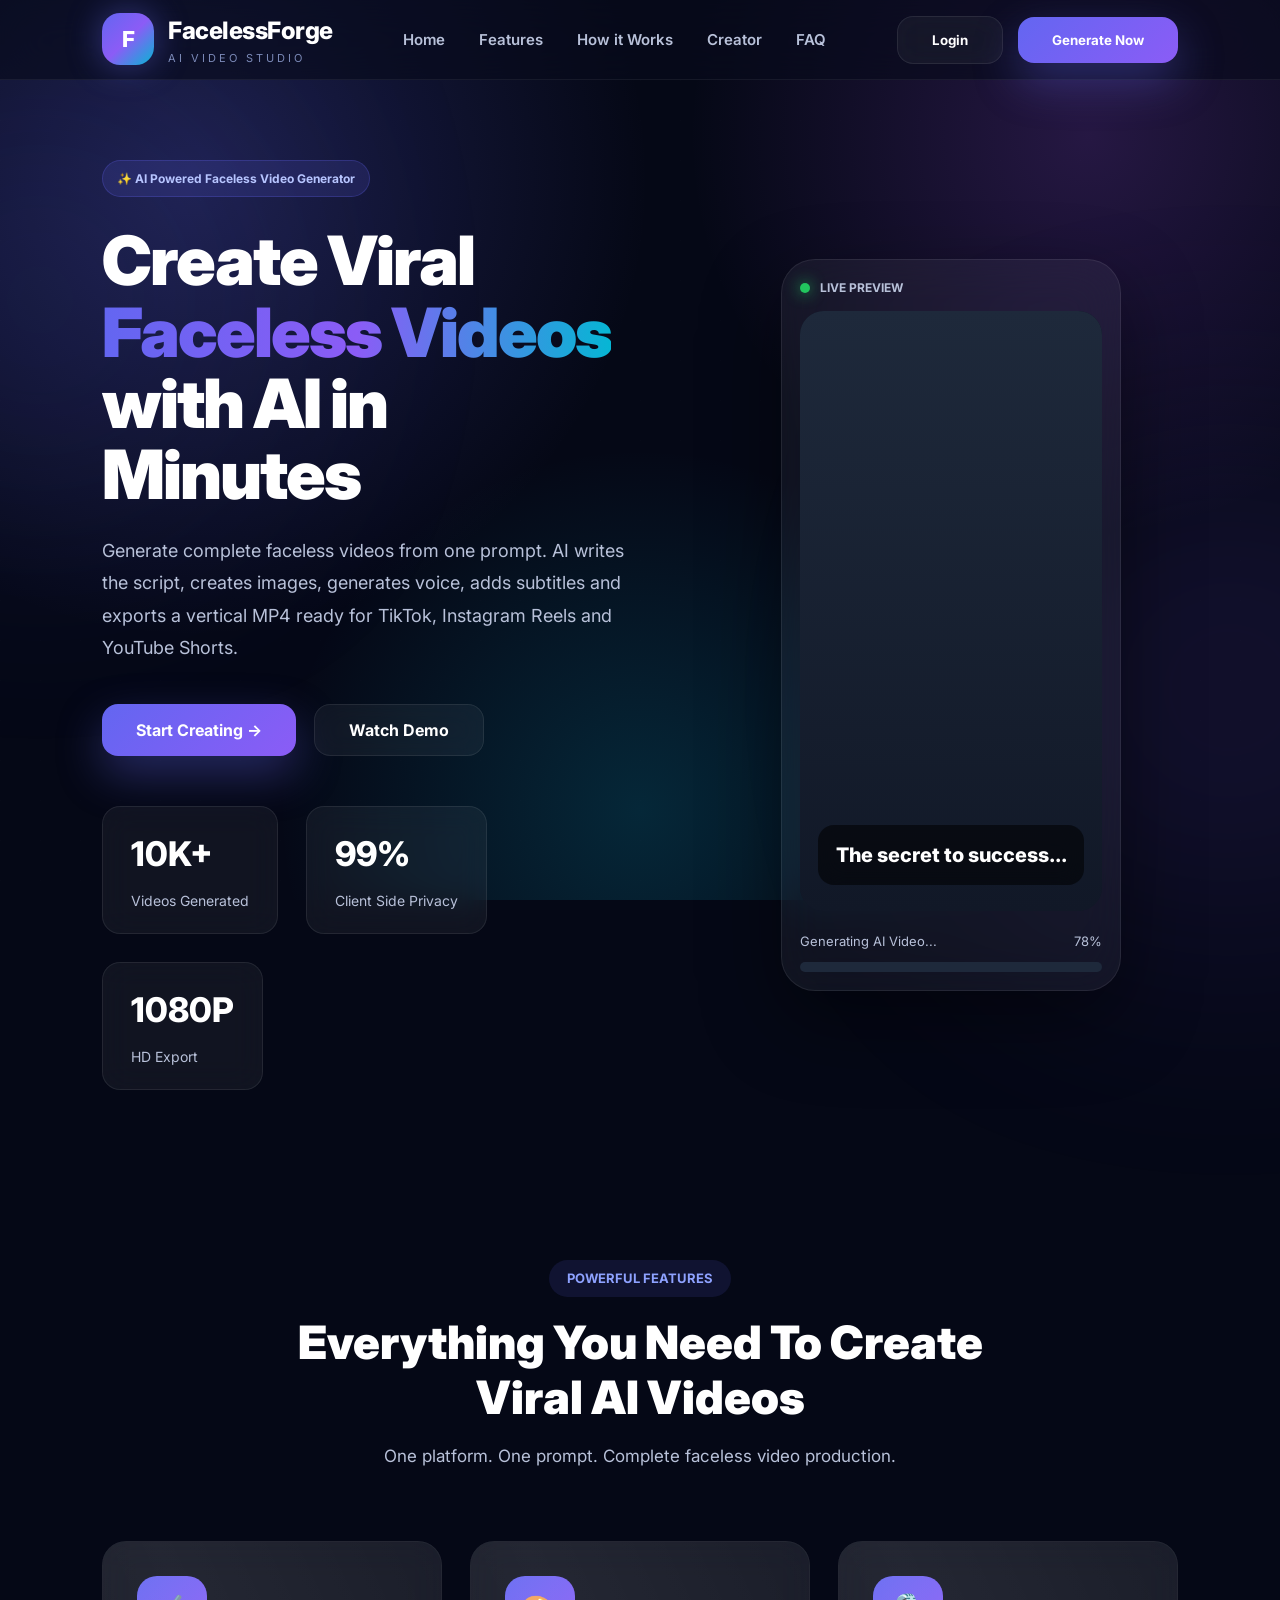
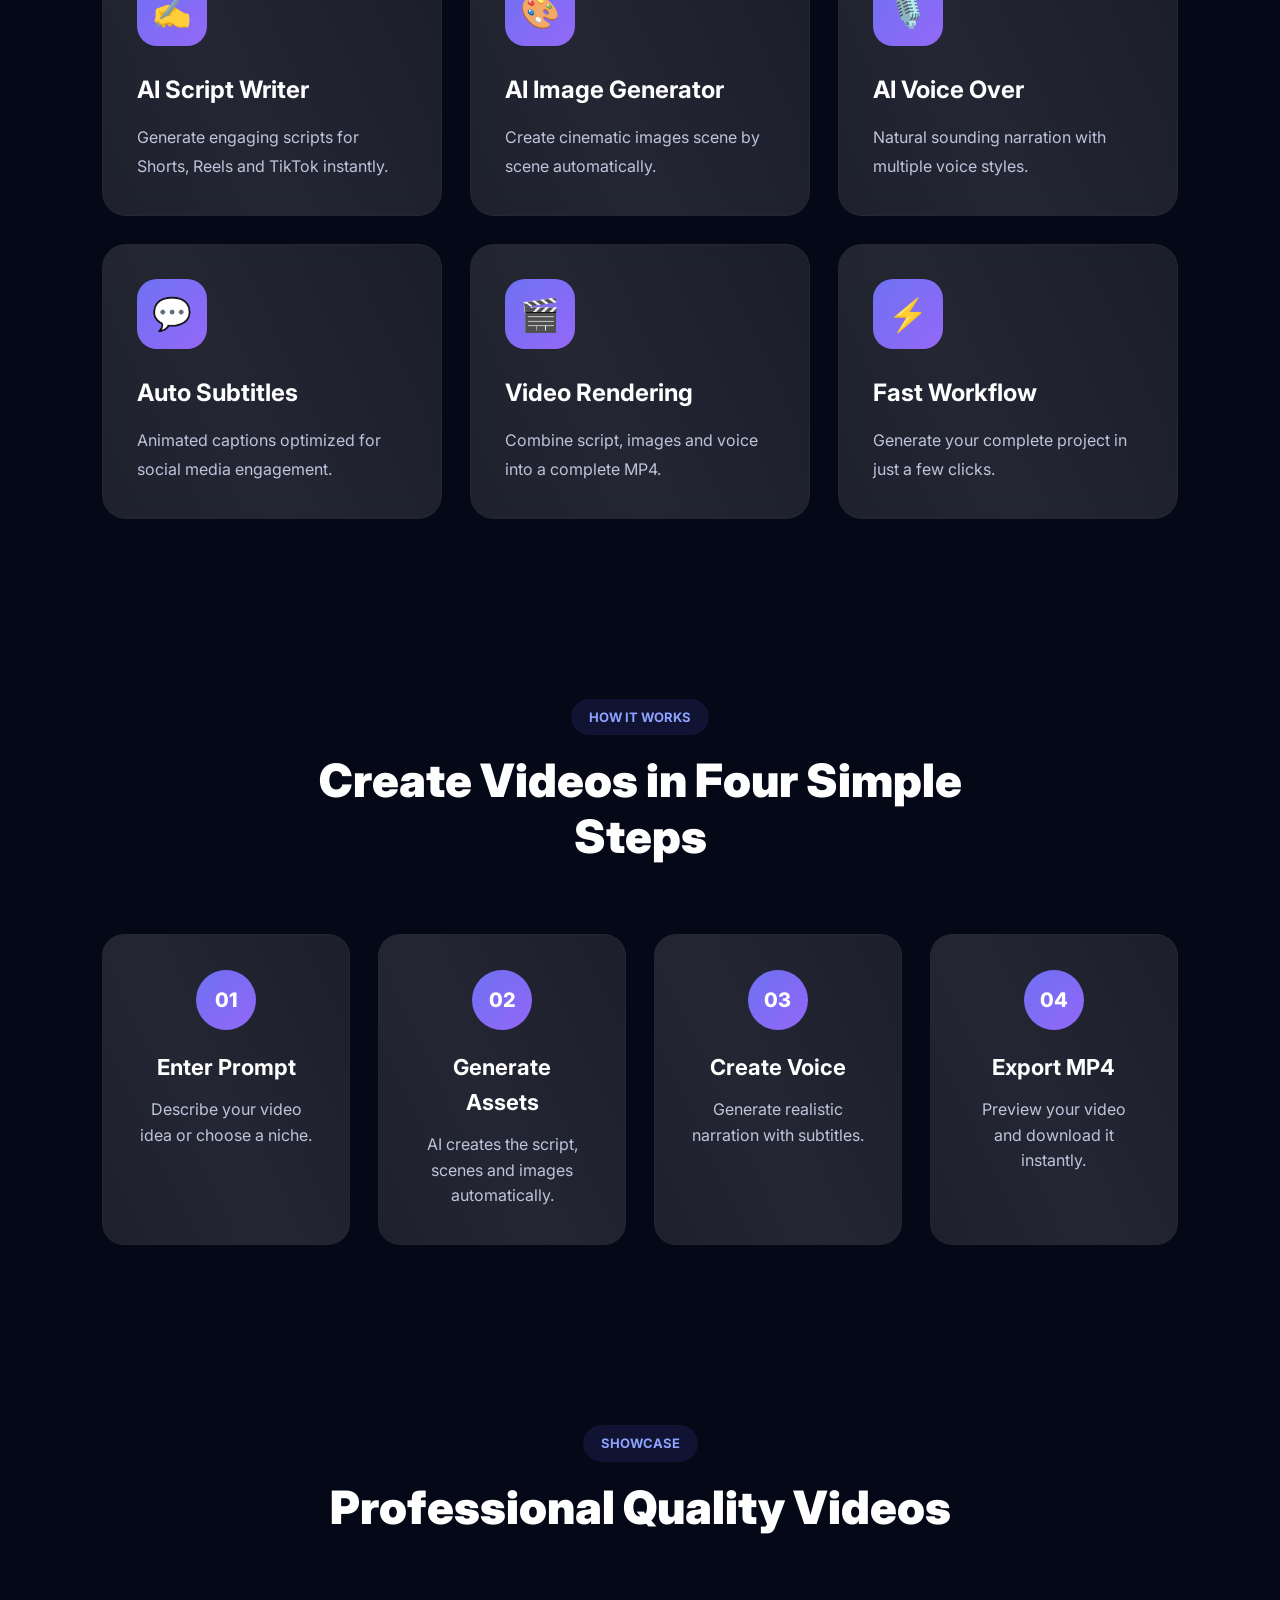
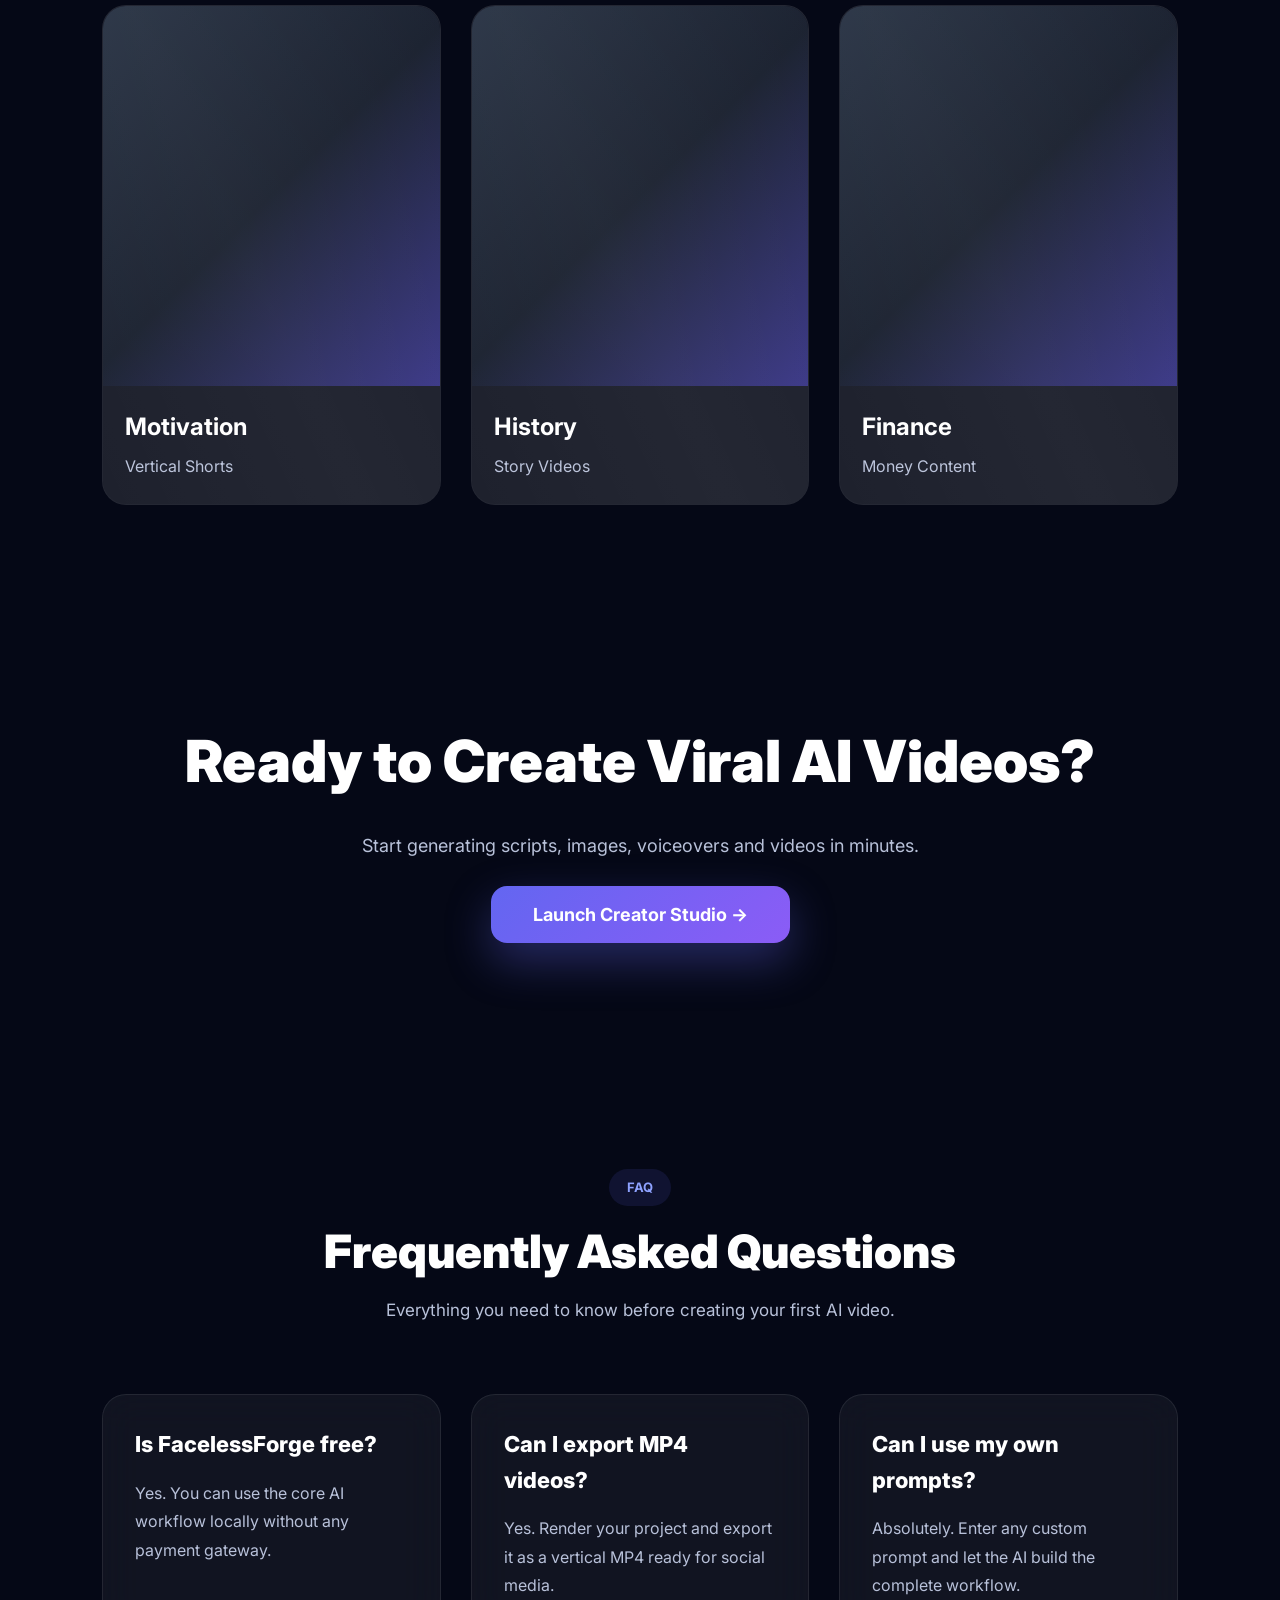
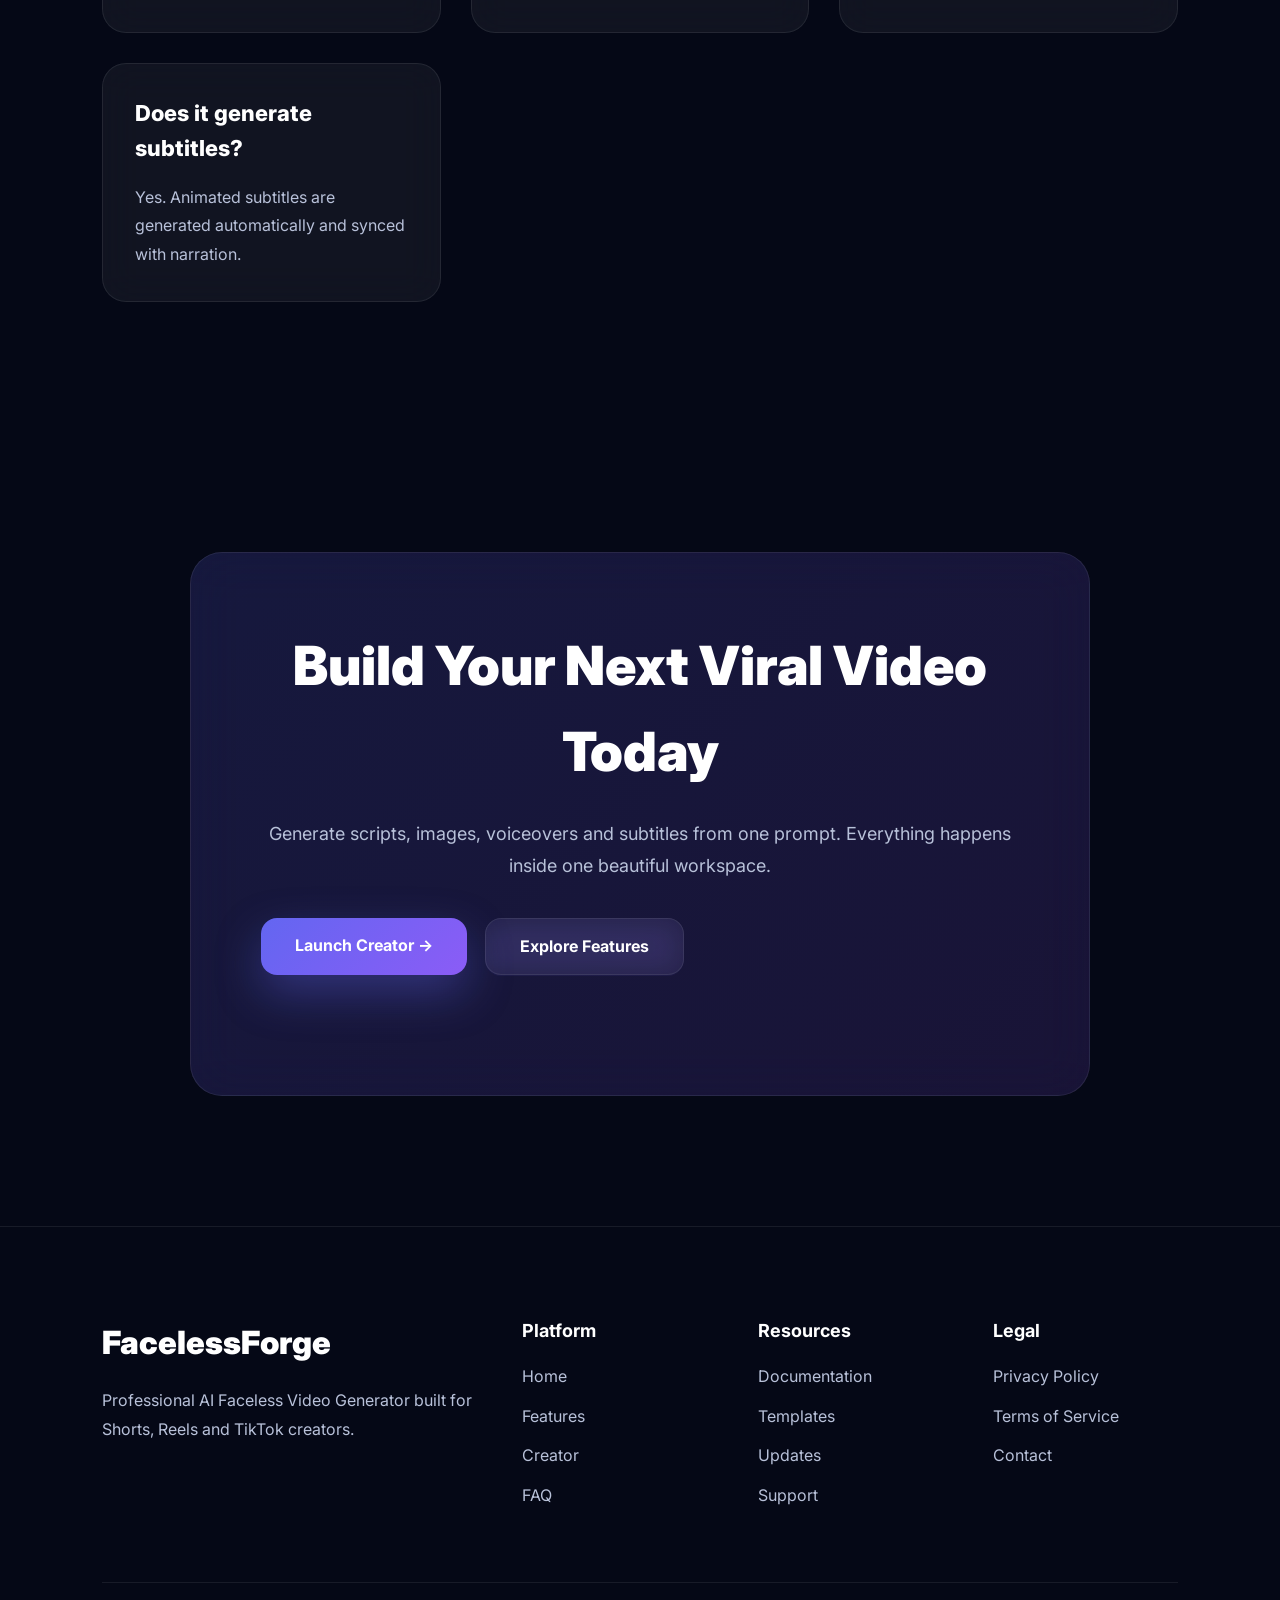
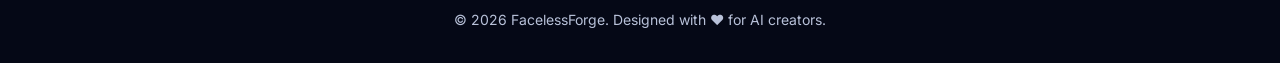
==== index.html @ 5e3e594c "Update index.html" ====
<!DOCTYPE html>
<html lang="en" data-theme="dark">
<head>
  <meta charset="UTF-8">
  <meta name="viewport" content="width=device-width, initial-scale=1.0">
  <title>FacelessForge AI — Create Viral Faceless Videos</title>

  <meta name="description" content="Generate AI faceless videos with script, images, voice and subtitles in minutes.">

  <link rel="preconnect" href="https://fonts.googleapis.com">
  <link rel="preconnect" href="https://fonts.gstatic.com" crossorigin>

  <link href="https://fonts.googleapis.com/css2?family=Inter:wght@300;400;500;600;700;800;900&display=swap" rel="stylesheet">

  <link rel="stylesheet" href="style.css">
</head>

<body>

<div class="background-glow"></div>

<header class="navbar">

<div class="logo">

<div class="logo-box">F</div>

<div>
<h2>FacelessForge</h2>
<p>AI VIDEO STUDIO</p>
</div>

</div>

<nav>

<a href="#home">Home</a>

<a href="#features">Features</a>

<a href="#how">How it Works</a>

<a href="#creator">Creator</a>

<a href="#faq">FAQ</a>

</nav>

<div class="nav-buttons">

<button class="btn-secondary">
Login
</button>

<button class="btn-primary">
Generate Now
</button>

</div>

</header>

<section class="hero" id="home">

<div class="hero-left">

<div class="badge">

✨ AI Powered Faceless Video Generator

</div>

<h1>

Create Viral

<span>Faceless Videos</span>

with AI in Minutes

</h1>

<p>

Generate complete faceless videos from one prompt.

AI writes the script, creates images, generates voice,

adds subtitles and exports a vertical MP4 ready for TikTok,

Instagram Reels and YouTube Shorts.

</p>

<div class="hero-buttons">

<button class="btn-primary big">

Start Creating →

</button>

<button class="btn-secondary big">

Watch Demo

</button>

</div>

<div class="hero-stats">

<div>

<h3>10K+</h3>

<span>Videos Generated</span>

</div>

<div>

<h3>99%</h3>

<span>Client Side Privacy</span>

</div>

<div>

<h3>1080P</h3>

<span>HD Export</span>

</div>

</div>

</div>

<div class="hero-right">

<div class="phone-preview">

<div class="phone-top">

<span class="live-dot"></span>

LIVE PREVIEW

</div>

<div class="phone-screen">

<div class="preview-image"></div>

<div class="subtitle-box">

The secret to success...

</div>

</div>

<div class="progress-area">

<div class="progress-text">

Generating AI Video...

<span>78%</span>

</div>

<div class="progress-bar">

<div class="progress-fill"></div>

</div>

</div>

</div>

</div>

</section>
<!-- ================= FEATURES ================= -->

<section class="features" id="features">

<div class="section-title">
<span>POWERFUL FEATURES</span>
<h2>Everything You Need To Create Viral AI Videos</h2>
<p>
One platform. One prompt. Complete faceless video production.
</p>
</div>

<div class="feature-grid">

<div class="feature-card">
<div class="feature-icon">✍️</div>
<h3>AI Script Writer</h3>
<p>
Generate engaging scripts for Shorts, Reels and TikTok instantly.
</p>
</div>

<div class="feature-card">
<div class="feature-icon">🎨</div>
<h3>AI Image Generator</h3>
<p>
Create cinematic images scene by scene automatically.
</p>
</div>

<div class="feature-card">
<div class="feature-icon">🎙️</div>
<h3>AI Voice Over</h3>
<p>
Natural sounding narration with multiple voice styles.
</p>
</div>

<div class="feature-card">
<div class="feature-icon">💬</div>
<h3>Auto Subtitles</h3>
<p>
Animated captions optimized for social media engagement.
</p>
</div>

<div class="feature-card">
<div class="feature-icon">🎬</div>
<h3>Video Rendering</h3>
<p>
Combine script, images and voice into a complete MP4.
</p>
</div>

<div class="feature-card">
<div class="feature-icon">⚡</div>
<h3>Fast Workflow</h3>
<p>
Generate your complete project in just a few clicks.
</p>
</div>

</div>

</section>

<!-- ================= HOW IT WORKS ================= -->

<section class="workflow" id="how">

<div class="section-title">
<span>HOW IT WORKS</span>
<h2>Create Videos in Four Simple Steps</h2>
</div>

<div class="steps">

<div class="step">
<div class="step-number">01</div>
<h3>Enter Prompt</h3>
<p>
Describe your video idea or choose a niche.
</p>
</div>

<div class="step">
<div class="step-number">02</div>
<h3>Generate Assets</h3>
<p>
AI creates the script, scenes and images automatically.
</p>
</div>

<div class="step">
<div class="step-number">03</div>
<h3>Create Voice</h3>
<p>
Generate realistic narration with subtitles.
</p>
</div>

<div class="step">
<div class="step-number">04</div>
<h3>Export MP4</h3>
<p>
Preview your video and download it instantly.
</p>
</div>

</div>

</section>

<!-- ================= SHOWCASE ================= -->

<section class="showcase">

<div class="section-title">
<span>SHOWCASE</span>
<h2>Professional Quality Videos</h2>
</div>

<div class="showcase-grid">

<div class="show-card">
<div class="thumb"></div>
<h3>Motivation</h3>
<p>Vertical Shorts</p>
</div>

<div class="show-card">
<div class="thumb"></div>
<h3>History</h3>
<p>Story Videos</p>
</div>

<div class="show-card">
<div class="thumb"></div>
<h3>Finance</h3>
<p>Money Content</p>
</div>

</div>

</section>

<!-- ================= CTA ================= -->

<section class="cta">

<h2>
Ready to Create Viral AI Videos?
</h2>

<p>
Start generating scripts, images, voiceovers and videos in minutes.
</p>

<a href="#creator" class="btn-primary big">
Launch Creator Studio →
</a>

</section>
<!-- ================= FAQ ================= -->

<section class="faq" id="faq">

<div class="section-title">
<span>FAQ</span>
<h2>Frequently Asked Questions</h2>
<p>
Everything you need to know before creating your first AI video.
</p>
</div>

<div class="faq-grid">

<div class="faq-card">
<h3>Is FacelessForge free?</h3>
<p>
Yes. You can use the core AI workflow locally without any payment gateway.
</p>
</div>

<div class="faq-card">
<h3>Can I export MP4 videos?</h3>
<p>
Yes. Render your project and export it as a vertical MP4 ready for social media.
</p>
</div>

<div class="faq-card">
<h3>Can I use my own prompts?</h3>
<p>
Absolutely. Enter any custom prompt and let the AI build the complete workflow.
</p>
</div>

<div class="faq-card">
<h3>Does it generate subtitles?</h3>
<p>
Yes. Animated subtitles are generated automatically and synced with narration.
</p>
</div>

</div>

</section>

<!-- ================= FINAL CTA ================= -->

<section class="final-cta">

<div class="cta-box">

<h2>
Build Your Next Viral Video Today
</h2>

<p>

Generate scripts, images, voiceovers and subtitles from one prompt.

Everything happens inside one beautiful workspace.

</p>

<div class="hero-buttons">

<a href="#creator" class="btn-primary big">

Launch Creator →

</a>

<a href="#features" class="btn-secondary big">

Explore Features

</a>

</div>

</div>

</section>

<!-- ================= FOOTER ================= -->

<footer class="footer">

<div class="footer-grid">

<div>

<h2>FacelessForge</h2>

<p>

Professional AI Faceless Video Generator

built for Shorts, Reels and TikTok creators.

</p>

</div>

<div>

<h4>Platform</h4>

<a href="#home">Home</a>

<a href="#features">Features</a>

<a href="#creator">Creator</a>

<a href="#faq">FAQ</a>

</div>

<div>

<h4>Resources</h4>

<a href="#">Documentation</a>

<a href="#">Templates</a>

<a href="#">Updates</a>

<a href="#">Support</a>

</div>

<div>

<h4>Legal</h4>

<a href="#">Privacy Policy</a>

<a href="#">Terms of Service</a>

<a href="#">Contact</a>

</div>

</div>

<div class="footer-bottom">

<p>

© 2026 FacelessForge.

Designed with ❤️ for AI creators.

</p>

</div>

</footer>

<!-- ================= BACKGROUND EFFECTS ================= -->

<div class="blur-circle blur-one"></div>

<div class="blur-circle blur-two"></div>

<div class="grid-overlay"></div>

<script src="app.js"></script>

</body>

</html>
---- style.css ----
/* =========================================
   FACELESSFORGE 3.0
   PREMIUM UI - PART 1A
========================================= */

:root{

--bg:#050816;
--surface:#0d1224;
--surface2:#141b33;

--card:rgba(20,27,51,.72);

--border:rgba(255,255,255,.08);

--text:#ffffff;
--text2:#b8c1d9;

--primary:#6366f1;
--secondary:#8b5cf6;
--accent:#06b6d4;

--success:#22c55e;

--radius:22px;

--shadow:0 20px 60px rgba(0,0,0,.45);

--transition:.35s ease;

}

/* RESET */

*{

margin:0;
padding:0;
box-sizing:border-box;

}

html{

scroll-behavior:smooth;

}

body{

font-family:'Inter',sans-serif;

background:var(--bg);

color:var(--text);

overflow-x:hidden;

line-height:1.6;

}

/* LINKS */

a{

text-decoration:none;

color:inherit;

}

/* BUTTON */

button{

font-family:inherit;

cursor:pointer;

border:none;

}

/* IMAGE */

img{

max-width:100%;

display:block;

}

/* BACKGROUND */

.background-glow{

position:fixed;

inset:0;

z-index:-2;

background:

radial-gradient(circle at 15% 20%,
rgba(99,102,241,.25),
transparent 35%),

radial-gradient(circle at 85% 15%,
rgba(168,85,247,.20),
transparent 30%),

radial-gradient(circle at 50% 90%,
rgba(6,182,212,.18),
transparent 35%),

#050816;

}

/* GRID */

.grid-overlay{

position:fixed;

inset:0;

z-index:-1;

opacity:.05;

background-image:

linear-gradient(rgba(255,255,255,.12) 1px,transparent 1px),

linear-gradient(90deg,rgba(255,255,255,.12) 1px,transparent 1px);

background-size:40px 40px;

}

/* NAVBAR */

.navbar{

position:sticky;

top:0;

z-index:1000;

height:80px;

display:flex;

align-items:center;

justify-content:space-between;

padding:0 8%;

background:rgba(8,12,28,.65);

backdrop-filter:blur(20px);

border-bottom:1px solid rgba(255,255,255,.06);

}

/* LOGO */

.logo{

display:flex;

align-items:center;

gap:14px;

}

.logo-box{

width:52px;

height:52px;

border-radius:18px;

background:linear-gradient(135deg,
#6366f1,
#8b5cf6,
#06b6d4);

display:flex;

align-items:center;

justify-content:center;

font-size:22px;

font-weight:800;

box-shadow:0 0 35px rgba(99,102,241,.45);

}

.logo h2{

font-size:24px;

font-weight:800;

letter-spacing:-.5px;

}

.logo p{

font-size:11px;

letter-spacing:3px;

color:#7c8ab8;

}

/* NAV */

nav{

display:flex;

gap:34px;

}

nav a{

position:relative;

font-size:15px;

font-weight:600;

color:var(--text2);

transition:var(--transition);

}

nav a:hover{

color:white;

}

nav a::after{

content:"";

position:absolute;

left:0;

bottom:-8px;

width:0;

height:2px;

border-radius:20px;

background:linear-gradient(90deg,#6366f1,#8b5cf6);

transition:.3s;

}

nav a:hover::after{

width:100%;

}

/* NAV RIGHT */

.nav-buttons{

display:flex;

align-items:center;

gap:15px;

}
/* =========================================
   HERO SECTION
========================================= */

.hero{

min-height:calc(100vh - 80px);

padding:80px 8%;

display:grid;

grid-template-columns:1.1fr .9fr;

gap:70px;

align-items:center;

}

.hero-left{

animation:fadeUp 1s ease;

}

.badge{

display:inline-flex;

align-items:center;

gap:10px;

padding:10px 18px;

border-radius:999px;

background:rgba(99,102,241,.12);

border:1px solid rgba(99,102,241,.25);

color:#a5b4fc;

font-size:13px;

font-weight:700;

margin-bottom:28px;

}

.hero h1{

font-size:68px;

font-weight:900;

line-height:1.05;

letter-spacing:-2px;

margin-bottom:24px;

}

.hero h1 span{

background:linear-gradient(90deg,#6366f1,#8b5cf6,#06b6d4);

-webkit-background-clip:text;

-webkit-text-fill-color:transparent;

}

.hero p{

font-size:18px;

line-height:1.8;

color:var(--text2);

max-width:620px;

margin-bottom:40px;

}

/* =========================================
   BUTTONS
========================================= */

.hero-buttons{

display:flex;

gap:18px;

margin-bottom:50px;

flex-wrap:wrap;

}

.btn-primary{

padding:15px 34px;

border-radius:16px;

background:linear-gradient(135deg,#6366f1,#8b5cf6);

color:white;

font-weight:700;

transition:.35s;

box-shadow:0 18px 45px rgba(99,102,241,.35);

}

.btn-primary:hover{

transform:translateY(-4px);

box-shadow:0 28px 60px rgba(99,102,241,.5);

}

.btn-secondary{

padding:15px 34px;

border-radius:16px;

background:rgba(255,255,255,.05);

border:1px solid rgba(255,255,255,.08);

color:white;

font-weight:700;

backdrop-filter:blur(15px);

transition:.35s;

}

.btn-secondary:hover{

background:rgba(255,255,255,.09);

transform:translateY(-4px);

}

.big{

font-size:16px;

}

/* =========================================
   HERO STATS
========================================= */

.hero-stats{

display:flex;

gap:28px;

flex-wrap:wrap;

}

.hero-stats div{

padding:20px 28px;

background:rgba(255,255,255,.05);

border:1px solid rgba(255,255,255,.08);

border-radius:18px;

backdrop-filter:blur(15px);

}

.hero-stats h3{

font-size:34px;

font-weight:800;

margin-bottom:6px;

}

.hero-stats span{

font-size:14px;

color:var(--text2);

}

/* =========================================
   PHONE PREVIEW
========================================= */

.hero-right{

display:flex;

justify-content:center;

}

.phone-preview{

width:340px;

background:rgba(255,255,255,.05);

border-radius:34px;

padding:18px;

border:1px solid rgba(255,255,255,.08);

box-shadow:0 30px 80px rgba(0,0,0,.45);

backdrop-filter:blur(25px);

animation:floatPhone 5s ease-in-out infinite;

}

.phone-top{

display:flex;

align-items:center;

gap:10px;

font-size:12px;

font-weight:700;

margin-bottom:14px;

color:#b8c1d9;

}

.live-dot{

width:10px;

height:10px;

background:#22c55e;

border-radius:50%;

box-shadow:0 0 15px #22c55e;

animation:pulse 1.5s infinite;

}

.phone-screen{

height:600px;

border-radius:24px;

overflow:hidden;

background:#111827;

position:relative;

}

.preview-image{

position:absolute;

inset:0;

background:linear-gradient(180deg,#1e293b,#111827);

}

.subtitle-box{

position:absolute;

left:18px;

right:18px;

bottom:26px;

padding:14px;

background:rgba(0,0,0,.55);

backdrop-filter:blur(12px);

border-radius:16px;

font-size:20px;

font-weight:800;

text-align:center;

color:#fff;

}

.progress-area{

margin-top:20px;

}

.progress-text{

display:flex;

justify-content:space-between;

font-size:13px;

margin-bottom:10px;

color:#b8c1d9;

}

.progress-bar{

height:10px;

border-radius:999px;

overflow:hidden;

background:#1e293b;

}

.progress-fill{

width:78%;

height:100%;

background:linear-gradient(90deg,#6366f1,#8b5cf6,#06b6d4);

background-size:250%;

animation:gradientMove 4s linear infinite;

}

/* =========================================
   ANIMATIONS
========================================= */

@keyframes fadeUp{

from{

opacity:0;

transform:translateY(50px);

}

to{

opacity:1;

transform:translateY(0);

}

}

@keyframes floatPhone{

0%,100%{

transform:translateY(0px);

}

50%{

transform:translateY(-14px);

}

}

@keyframes pulse{

50%{

transform:scale(1.2);

}

}

@keyframes gradientMove{

0%{

background-position:0%;

}

100%{

background-position:200%;

}

}
/* =========================================
   SECTION TITLE
========================================= */

section{
    padding:90px 8%;
}

.section-title{
    text-align:center;
    max-width:760px;
    margin:0 auto 70px;
}

.section-title span{
    display:inline-block;
    padding:8px 18px;
    border-radius:999px;
    background:rgba(99,102,241,.12);
    color:#8ea2ff;
    font-size:13px;
    font-weight:700;
    margin-bottom:18px;
}

.section-title h2{
    font-size:46px;
    font-weight:900;
    line-height:1.2;
    margin-bottom:18px;
}

.section-title p{
    color:var(--text2);
    font-size:17px;
}

/* =========================================
   FEATURES
========================================= */

.feature-grid{
    display:grid;
    grid-template-columns:repeat(auto-fit,minmax(280px,1fr));
    gap:28px;
}

.feature-card{

    background:rgba(255,255,255,.05);

    border:1px solid rgba(255,255,255,.08);

    border-radius:24px;

    padding:34px;

    transition:.35s;

    backdrop-filter:blur(18px);

}

.feature-card:hover{

    transform:translateY(-10px);

    border-color:#6366f1;

    box-shadow:0 25px 60px rgba(99,102,241,.20);

}

.feature-icon{

    width:70px;

    height:70px;

    border-radius:20px;

    display:flex;

    align-items:center;

    justify-content:center;

    font-size:32px;

    background:linear-gradient(135deg,#6366f1,#8b5cf6);

    margin-bottom:25px;

}

.feature-card h3{

    font-size:24px;

    margin-bottom:14px;

}

.feature-card p{

    color:var(--text2);

    line-height:1.8;

}

/* =========================================
   WORKFLOW
========================================= */

.steps{

display:grid;

grid-template-columns:repeat(4,1fr);

gap:28px;

}

.step{

background:rgba(255,255,255,.05);

padding:35px;

border-radius:22px;

border:1px solid rgba(255,255,255,.08);

text-align:center;

transition:.35s;

}

.step:hover{

transform:translateY(-8px);

background:rgba(99,102,241,.08);

}

.step-number{

width:60px;

height:60px;

margin:auto;

margin-bottom:20px;

border-radius:50%;

display:flex;

align-items:center;

justify-content:center;

background:linear-gradient(135deg,#6366f1,#8b5cf6);

font-size:20px;

font-weight:800;

color:white;

}

.step h3{

margin-bottom:12px;

font-size:22px;

}

.step p{

color:var(--text2);

}

/* =========================================
   SHOWCASE
========================================= */

.showcase-grid{

display:grid;

grid-template-columns:repeat(auto-fit,minmax(320px,1fr));

gap:30px;

}

.show-card{

background:rgba(255,255,255,.05);

border-radius:24px;

overflow:hidden;

border:1px solid rgba(255,255,255,.08);

transition:.35s;

}

.show-card:hover{

transform:translateY(-10px);

box-shadow:0 20px 60px rgba(0,0,0,.45);

}

.thumb{

height:380px;

background:linear-gradient(135deg,#1e293b,#111827,#312e81);

}

.show-card h3{

padding:22px 22px 8px;

font-size:24px;

}

.show-card p{

padding:0 22px 24px;

color:var(--text2);

}

/* =========================================
   CTA
========================================= */

.cta{

text-align:center;

padding:120px 8%;

}

.cta h2{

font-size:58px;

font-weight:900;

margin-bottom:24px;

}

.cta p{

max-width:700px;

margin:auto;

font-size:18px;

color:var(--text2);

margin-bottom:40px;

}

.cta .btn-primary{

font-size:18px;

padding:18px 42px;

}

/* =========================================
   HOVER EFFECT
========================================= */

.feature-card,
.step,
.show-card{

position:relative;

overflow:hidden;

}

.feature-card::before,
.step::before,
.show-card::before{

content:"";

position:absolute;

top:-100%;

left:-100%;

width:250%;

height:250%;

background:linear-gradient(
45deg,
transparent,
rgba(255,255,255,.08),
transparent
);

transform:rotate(20deg);

transition:.7s;

}

.feature-card:hover::before,
.step:hover::before,
.show-card:hover::before{

left:100%;

top:100%;

}
/* ==========================================
   FAQ SECTION
========================================== */

.faq{

padding:120px 8%;

}

.faq-grid{

display:grid;

grid-template-columns:repeat(auto-fit,minmax(320px,1fr));

gap:30px;

margin-top:60px;

}

.faq-card{

background:rgba(255,255,255,.05);

border:1px solid rgba(255,255,255,.08);

border-radius:24px;

padding:32px;

backdrop-filter:blur(18px);

transition:.35s;

}

.faq-card:hover{

transform:translateY(-8px);

border-color:#6366f1;

box-shadow:0 20px 60px rgba(99,102,241,.18);

}

.faq-card h3{

font-size:22px;

margin-bottom:16px;

font-weight:800;

}

.faq-card p{

color:var(--text2);

line-height:1.8;

}

/* ==========================================
   FINAL CTA
========================================== */

.final-cta{

padding:130px 8%;

}

.cta-box{

max-width:900px;

margin:auto;

text-align:center;

padding:70px;

border-radius:32px;

background:linear-gradient(
135deg,
rgba(99,102,241,.18),
rgba(139,92,246,.15)
);

border:1px solid rgba(255,255,255,.08);

backdrop-filter:blur(25px);

}

.cta-box h2{

font-size:54px;

font-weight:900;

margin-bottom:22px;

}

.cta-box p{

font-size:18px;

color:var(--text2);

line-height:1.8;

margin-bottom:35px;

}

/* ==========================================
   FOOTER
========================================== */

.footer{

padding:90px 8% 30px;

border-top:1px solid rgba(255,255,255,.08);

}

.footer-grid{

display:grid;

grid-template-columns:2fr 1fr 1fr 1fr;

gap:50px;

margin-bottom:60px;

}

.footer h2{

font-size:32px;

margin-bottom:18px;

font-weight:900;

}

.footer h4{

margin-bottom:18px;

font-size:18px;

}

.footer p{

color:var(--text2);

line-height:1.8;

}

.footer a{

display:block;

margin-bottom:14px;

color:var(--text2);

transition:.3s;

}

.footer a:hover{

color:white;

padding-left:8px;

}

.footer-bottom{

border-top:1px solid rgba(255,255,255,.08);

padding-top:24px;

text-align:center;

color:#8a94b7;

font-size:14px;

}

/* ==========================================
   FLOATING BLUR CIRCLES
========================================== */

.blur-circle{

position:fixed;

border-radius:50%;

filter:blur(140px);

z-index:-2;

pointer-events:none;

}

.blur-one{

width:320px;

height:320px;

left:-120px;

top:140px;

background:#6366f1;

opacity:.22;

}

.blur-two{

width:420px;

height:420px;

right:-160px;

bottom:0;

background:#8b5cf6;

opacity:.18;

}

/* ==========================================
   RESPONSIVE
========================================== */

@media(max-width:1100px){

.hero{

grid-template-columns:1fr;

text-align:center;

}

.hero p{

margin:auto auto 40px;

}

.hero-buttons{

justify-content:center;

}

.hero-stats{

justify-content:center;

}

.steps{

grid-template-columns:repeat(2,1fr);

}

.footer-grid{

grid-template-columns:1fr 1fr;

}

}

@media(max-width:768px){

.navbar{

padding:0 20px;

}

nav{

display:none;

}

.hero{

padding:70px 24px;

}

.hero h1{

font-size:46px;

}

.section-title h2{

font-size:34px;

}

.cta h2,

.cta-box h2{

font-size:36px;

}

.phone-preview{

width:100%;

max-width:320px;

}

.steps{

grid-template-columns:1fr;

}

.footer-grid{

grid-template-columns:1fr;

text-align:center;

}

.hero-stats{

flex-direction:column;

align-items:center;

}

}

@media(max-width:480px){

.hero h1{

font-size:38px;

}

.btn-primary,

.btn-secondary{

width:100%;

}

.hero-buttons{

flex-direction:column;

}

.section-title h2{

font-size:30px;

}

}

/* ==========================================
   SCROLLBAR
========================================== */

::-webkit-scrollbar{

width:10px;

}

::-webkit-scrollbar-track{

background:#0a1020;

}

::-webkit-scrollbar-thumb{

background:#4f46e5;

border-radius:20px;

}

::-webkit-scrollbar-thumb:hover{

background:#6366f1;

}
/* ==========================================
   DASHBOARD LAYOUT
========================================== */

.dashboard{

display:grid;

grid-template-columns:1.3fr .7fr;

gap:32px;

align-items:start;

padding:40px 0;

}

.creator-panel{

display:flex;

flex-direction:column;

gap:28px;

}

.preview-panel{

position:sticky;

top:100px;

}

/* ==========================================
   PREMIUM CARD
========================================== */

.card{

background:rgba(18,24,45,.75);

border:1px solid rgba(255,255,255,.08);

border-radius:28px;

padding:28px;

backdrop-filter:blur(18px);

box-shadow:0 20px 60px rgba(0,0,0,.35);

transition:.35s;

}

.card:hover{

transform:translateY(-6px);

border-color:rgba(99,102,241,.4);

box-shadow:0 25px 70px rgba(99,102,241,.18);

}

/* ==========================================
   CARD HEADER
========================================== */

.card-header{

display:flex;

align-items:center;

justify-content:space-between;

margin-bottom:24px;

}

.card-header h3{

font-size:22px;

font-weight:800;

}

.badge{

padding:8px 14px;

border-radius:999px;

background:rgba(99,102,241,.15);

color:#b7c5ff;

font-size:12px;

font-weight:700;

}

/* ==========================================
   LABEL
========================================== */

.label{

display:block;

margin-bottom:10px;

font-size:14px;

font-weight:700;

color:#d6ddf5;

}

/* ==========================================
   INPUTS
========================================== */

.input,

select,

textarea{

width:100%;

padding:16px 18px;

border-radius:18px;

border:1px solid rgba(255,255,255,.08);

background:#111827;

color:#fff;

font-size:15px;

outline:none;

transition:.3s;

}

.input:focus,

select:focus,

textarea:focus{

border-color:#6366f1;

box-shadow:0 0 0 4px rgba(99,102,241,.18);

}

/* ==========================================
   TEXTAREA
========================================== */

textarea{

min-height:140px;

resize:vertical;

line-height:1.8;

}

/* ==========================================
   SELECT
========================================== */

select{

cursor:pointer;

}

/* ==========================================
   RANGE
========================================== */

.range{

width:100%;

height:8px;

appearance:none;

border-radius:999px;

background:#20263f;

outline:none;

}

.range::-webkit-slider-thumb{

appearance:none;

width:18px;

height:18px;

border-radius:50%;

background:#6366f1;

cursor:pointer;

box-shadow:0 0 12px rgba(99,102,241,.45);

}

/* ==========================================
   OPTION BUTTONS
========================================== */

.btn-option{

padding:14px;

border-radius:16px;

background:#151c35;

border:1px solid rgba(255,255,255,.08);

color:#d8dff6;

font-weight:700;

transition:.3s;

cursor:pointer;

}

.btn-option:hover{

background:#1b2547;

}

.btn-option.active{

background:linear-gradient(135deg,#6366f1,#8b5cf6);

border-color:transparent;

color:white;

}

/* ==========================================
   CHECKBOX
========================================== */

.checkbox{

width:18px;

height:18px;

accent-color:#6366f1;

cursor:pointer;

}

/* ==========================================
   GRID HELPERS
========================================== */

.grid-2{

display:grid;

grid-template-columns:repeat(2,1fr);

gap:20px;

}

.grid-3{

display:grid;

grid-template-columns:repeat(3,1fr);

gap:20px;

}

/* ==========================================
   FORM SPACING
========================================== */

.form-group{

margin-bottom:24px;

}

.section-divider{

height:1px;

background:rgba(255,255,255,.08);

margin:28px 0;

}
/* ==========================================
   PHONE PREVIEW PANEL
========================================== */

.preview-wrapper{
    display:flex;
    justify-content:center;
    align-items:center;
}

.phone-frame{
    width:340px;
    height:690px;
    background:#000;
    border-radius:38px;
    padding:12px;
    position:relative;
    overflow:hidden;
    border:4px solid #20263f;
    box-shadow:
        0 25px 80px rgba(0,0,0,.55),
        0 0 0 1px rgba(255,255,255,.05);
}

.phone-notch{
    position:absolute;
    top:10px;
    left:50%;
    transform:translateX(-50%);
    width:120px;
    height:24px;
    background:#111;
    border-radius:20px;
    z-index:20;
}

#video-canvas{
    width:100%;
    height:100%;
    border-radius:28px;
    object-fit:cover;
    background:#111827;
}

/* ==========================================
   SUBTITLE
========================================== */

#subtitle-overlay{
    position:absolute;
    left:18px;
    right:18px;
    bottom:40px;
    z-index:12;
}

#subtitle-text{
    display:block;
    padding:14px;
    border-radius:18px;
    background:rgba(0,0,0,.55);
    backdrop-filter:blur(10px);
    text-align:center;
    color:#fff;
    font-size:20px;
    font-weight:800;
    line-height:1.4;
    text-shadow:0 2px 12px rgba(0,0,0,.8);
}

/* ==========================================
   RENDER OVERLAY
========================================== */

#render-overlay{
    position:absolute;
    inset:0;
    background:rgba(4,8,20,.88);
    backdrop-filter:blur(12px);
    display:flex;
    flex-direction:column;
    justify-content:center;
    align-items:center;
    padding:30px;
}

.loader-ring{
    width:60px;
    height:60px;
    border-radius:50%;
    border:5px solid rgba(255,255,255,.1);
    border-top-color:#6366f1;
    animation:spin 1s linear infinite;
    margin-bottom:25px;
}

#render-status-title{
    font-size:20px;
    font-weight:800;
    margin-bottom:8px;
}

#render-status-subtitle{
    color:#b7bfd8;
    text-align:center;
    margin-bottom:22px;
}

/* ==========================================
   PROGRESS BAR
========================================== */

.progress-track{
    width:100%;
    height:10px;
    border-radius:999px;
    background:#1f2937;
    overflow:hidden;
}

.progress-fill{
    width:0%;
    height:100%;
    border-radius:999px;
    background:linear-gradient(
        90deg,
        #6366f1,
        #8b5cf6,
        #06b6d4
    );
    transition:.4s;
}

#render-progress-percent{
    margin-top:10px;
    color:#a5b4fc;
    font-size:13px;
    font-weight:700;
}

/* ==========================================
   ACTION BUTTONS
========================================== */

.preview-actions{
    display:grid;
    grid-template-columns:1fr 1fr;
    gap:14px;
    margin-top:24px;
}

.preview-actions button{
    height:52px;
    border-radius:16px;
    font-weight:700;
}

/* ==========================================
   SCENE CARD
========================================== */

.scene-card{
    background:#111827;
    border:1px solid rgba(255,255,255,.08);
    border-radius:18px;
    padding:18px;
    margin-bottom:18px;
    transition:.3s;
}

.scene-card:hover{
    border-color:#6366f1;
    transform:translateY(-4px);
}

.scene-header{
    display:flex;
    justify-content:space-between;
    margin-bottom:14px;
}

.scene-number{
    width:34px;
    height:34px;
    border-radius:12px;
    display:flex;
    align-items:center;
    justify-content:center;
    background:#6366f1;
    color:#fff;
    font-weight:700;
}

.scene-title{
    font-size:17px;
    font-weight:700;
}

.scene-description{
    color:#b7bfd8;
    line-height:1.7;
    margin-top:10px;
}

/* ==========================================
   STATUS BADGE
========================================== */

.status-badge{
    display:inline-flex;
    align-items:center;
    gap:8px;
    padding:8px 14px;
    border-radius:999px;
    background:rgba(34,197,94,.15);
    color:#22c55e;
    font-size:12px;
    font-weight:700;
}

.status-dot{
    width:8px;
    height:8px;
    border-radius:50%;
    background:#22c55e;
    animation:pulse 1.4s infinite;
}

/* ==========================================
   ANIMATIONS
========================================== */

@keyframes spin{
    to{
        transform:rotate(360deg);
    }
}

@keyframes pulse{
    0%{
        transform:scale(.9);
        opacity:.7;
    }

    50%{
        transform:scale(1.2);
        opacity:1;
    }

    100%{
        transform:scale(.9);
        opacity:.7;
    }
}
/* ==========================================
   PROJECTS PAGE
========================================== */

.projects-grid{
    display:grid;
    grid-template-columns:repeat(auto-fit,minmax(320px,1fr));
    gap:24px;
}

.project-card{
    background:rgba(18,24,45,.75);
    border:1px solid rgba(255,255,255,.08);
    border-radius:24px;
    overflow:hidden;
    transition:.35s;
    backdrop-filter:blur(16px);
}

.project-card:hover{
    transform:translateY(-8px);
    border-color:#6366f1;
    box-shadow:0 20px 60px rgba(99,102,241,.20);
}

.project-thumb{
    height:200px;
    background:linear-gradient(135deg,#1e293b,#312e81,#111827);
}

.project-body{
    padding:22px;
}

.project-title{
    font-size:20px;
    font-weight:800;
    margin-bottom:8px;
}

.project-meta{
    color:#9ca3af;
    font-size:14px;
    margin-bottom:18px;
}

.project-actions{
    display:flex;
    gap:12px;
}

/* ==========================================
   DOWNLOADS
========================================== */

.download-item{
    display:flex;
    justify-content:space-between;
    align-items:center;
    padding:20px;
    margin-bottom:16px;
    border-radius:18px;
    background:#111827;
    border:1px solid rgba(255,255,255,.08);
}

.download-info h4{
    margin-bottom:6px;
}

.download-info p{
    color:#9ca3af;
    font-size:14px;
}

.download-actions{
    display:flex;
    gap:12px;
}

/* ==========================================
   SETTINGS
========================================== */

.settings-group{
    background:#111827;
    border:1px solid rgba(255,255,255,.08);
    border-radius:22px;
    padding:28px;
    margin-bottom:22px;
}

.settings-group h3{
    margin-bottom:10px;
    font-size:20px;
}

.settings-group p{
    color:#9ca3af;
    margin-bottom:20px;
}

.settings-row{
    display:flex;
    justify-content:space-between;
    align-items:center;
    padding:16px 0;
    border-bottom:1px solid rgba(255,255,255,.05);
}

.settings-row:last-child{
    border:none;
}

/* ==========================================
   STORAGE CARD
========================================== */

.storage-card{
    background:linear-gradient(
        135deg,
        rgba(99,102,241,.15),
        rgba(139,92,246,.12)
    );

    border:1px solid rgba(255,255,255,.08);

    border-radius:24px;

    padding:28px;

    backdrop-filter:blur(18px);
}

.storage-progress{

height:10px;

border-radius:999px;

background:#1f2937;

overflow:hidden;

margin-top:18px;

}

.storage-progress span{

display:block;

height:100%;

width:35%;

background:linear-gradient(
90deg,
#6366f1,
#8b5cf6,
#06b6d4);

}

/* ==========================================
   EMPTY STATES
========================================== */

.empty-state{

text-align:center;

padding:80px 20px;

}

.empty-state svg{

width:70px;

height:70px;

margin-bottom:20px;

opacity:.6;

}

.empty-state h3{

font-size:24px;

margin-bottom:12px;

}

.empty-state p{

color:#9ca3af;

max-width:420px;

margin:auto;

}

/* ==========================================
   TOAST
========================================== */

.toast{

position:fixed;

bottom:30px;

right:30px;

padding:18px 22px;

background:#111827;

border:1px solid rgba(255,255,255,.08);

border-left:4px solid #6366f1;

border-radius:18px;

box-shadow:0 20px 50px rgba(0,0,0,.35);

animation:slideUp .35s ease;

z-index:9999;

}

@keyframes slideUp{

from{

opacity:0;

transform:translateY(30px);

}

to{

opacity:1;

transform:translateY(0);

}

}

/* ==========================================
   MOBILE DASHBOARD
========================================== */

@media(max-width:900px){

.dashboard{

grid-template-columns:1fr;

}

.preview-panel{

position:relative;

top:0;

}

.project-actions{

flex-direction:column;

}

.download-item{

flex-direction:column;

align-items:flex-start;

gap:16px;

}

.settings-row{

flex-direction:column;

align-items:flex-start;

gap:14px;

}

}

@media(max-width:600px){

.card{

padding:20px;

}

.project-card{

border-radius:18px;

}

.download-item{

padding:16px;

}

.phone-frame{

width:100%;

max-width:320px;

height:auto;

aspect-ratio:9/16;

}

}

/* ==========================================
   FINAL POLISH
========================================== */

::selection{

background:#6366f1;

color:white;

}

html{

scroll-behavior:smooth;

}

body{

text-rendering:optimizeLegibility;

-webkit-font-smoothing:antialiased;

}

.hidden{

display:none!important;

}
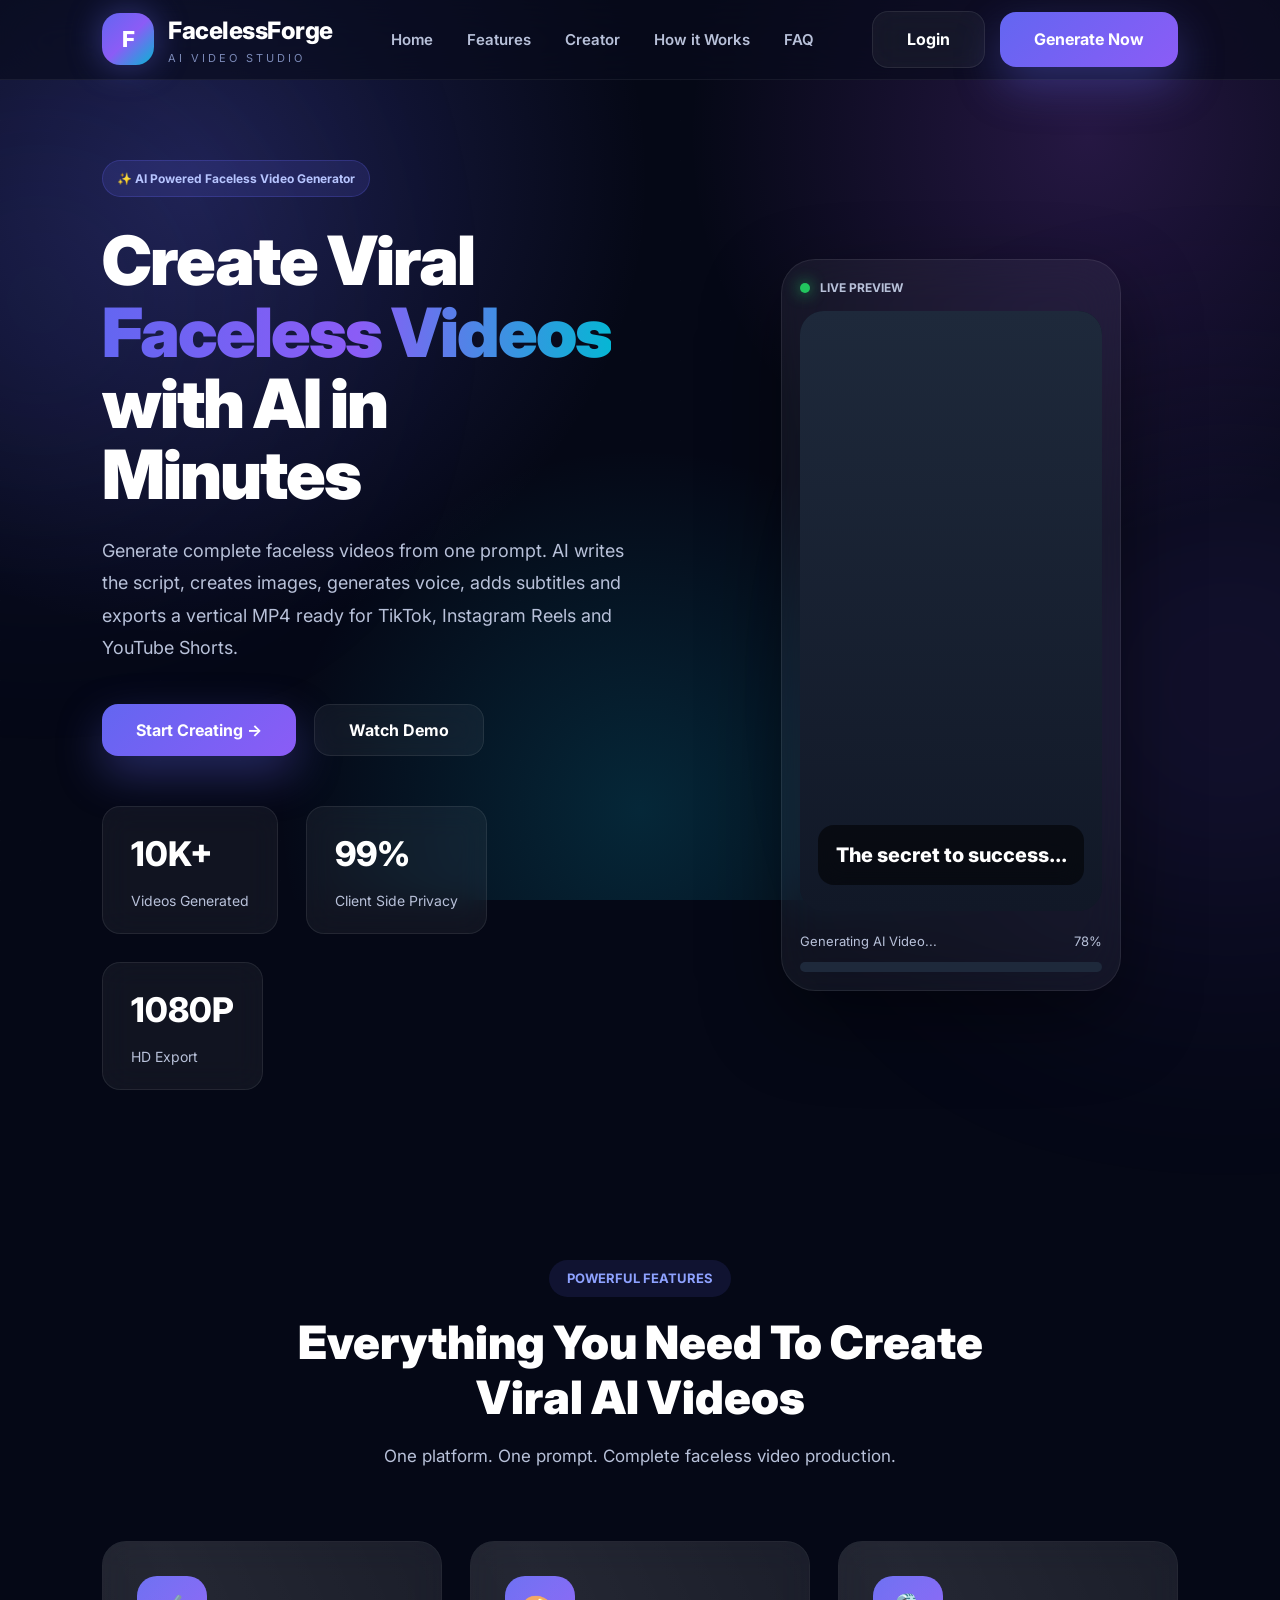
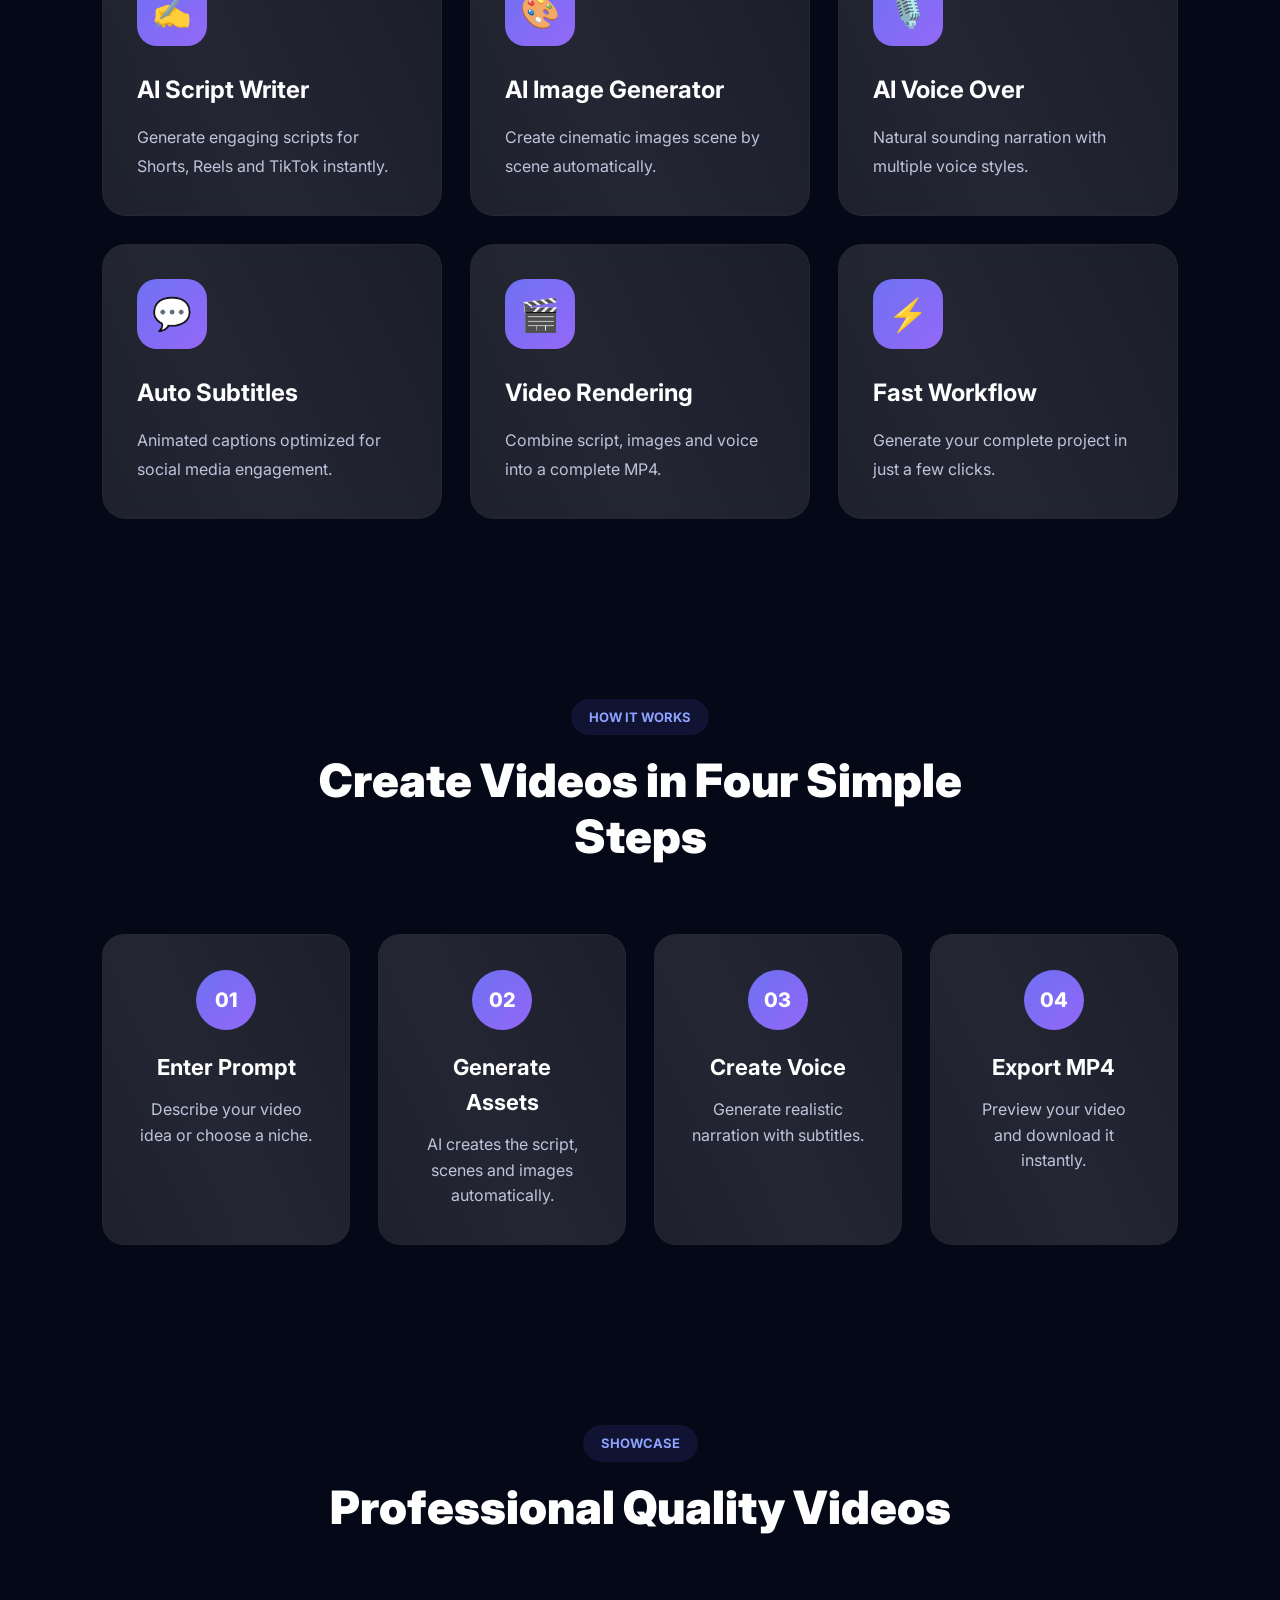
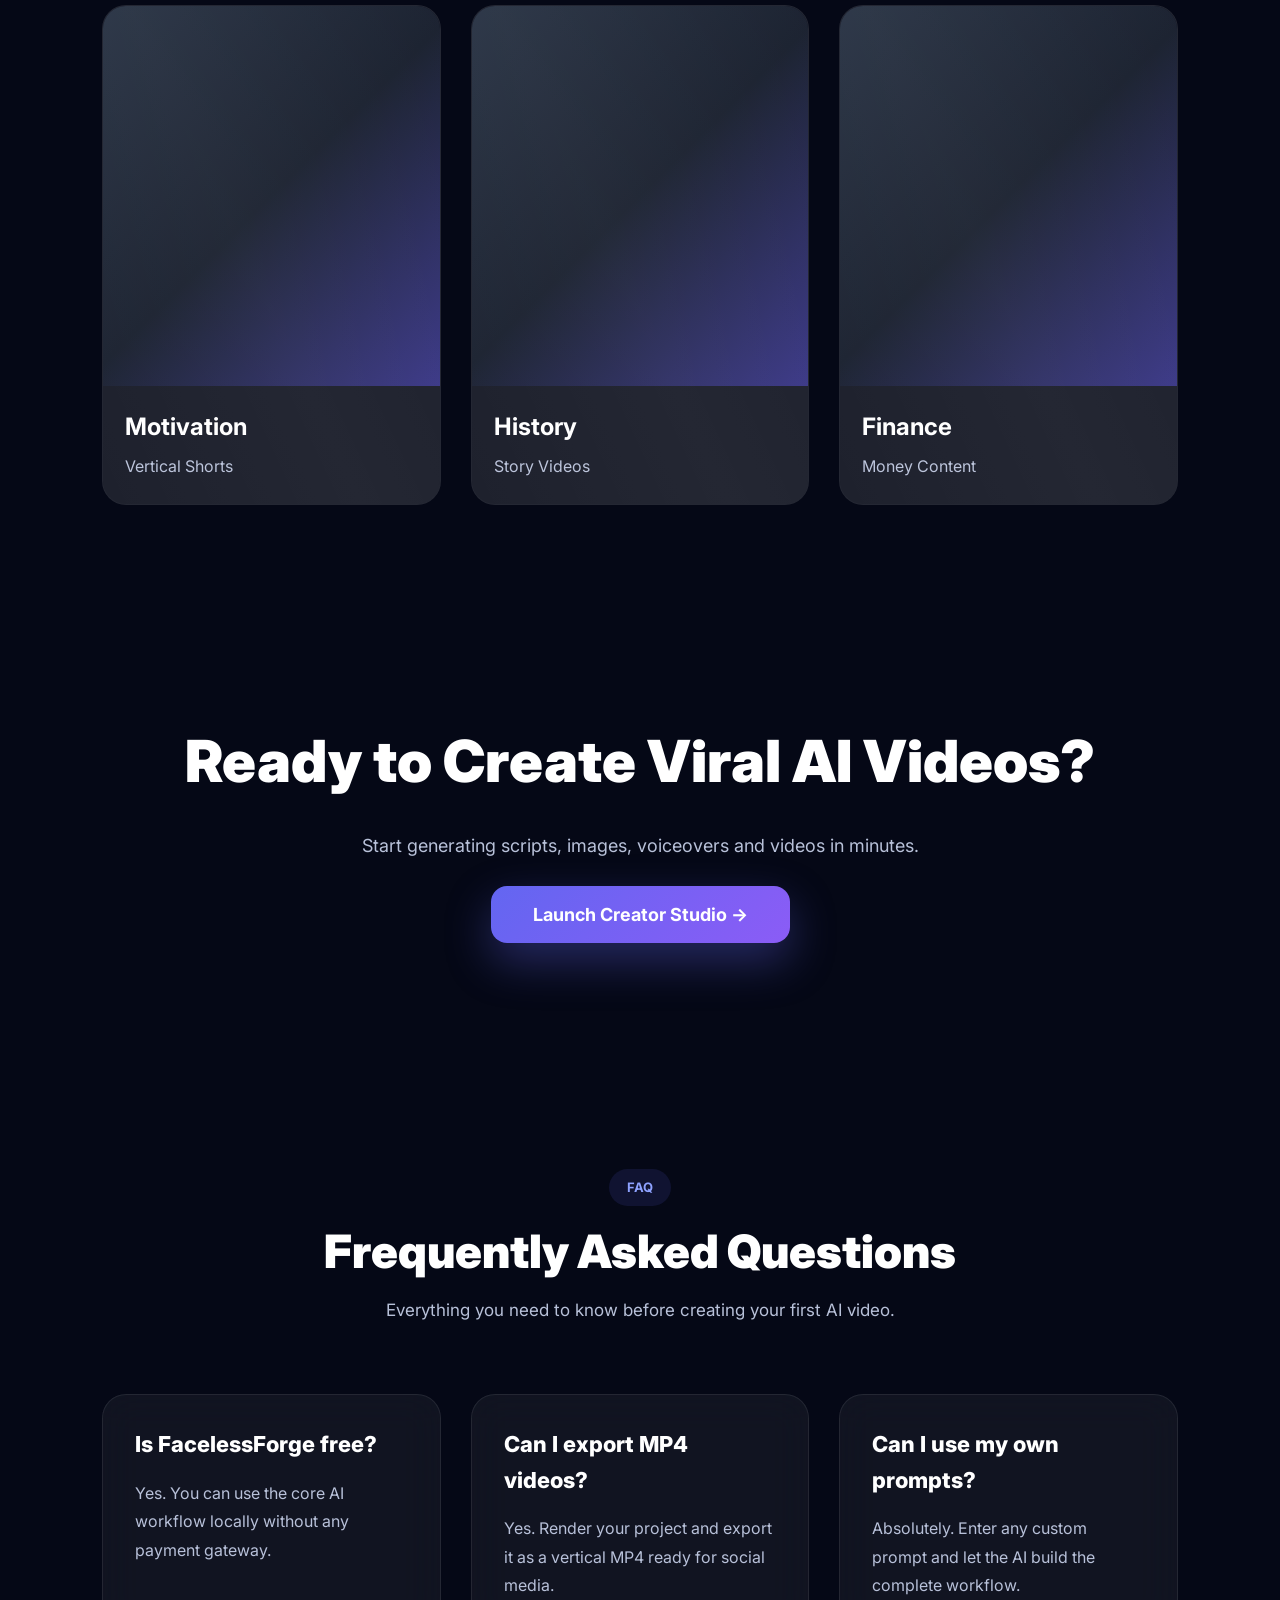
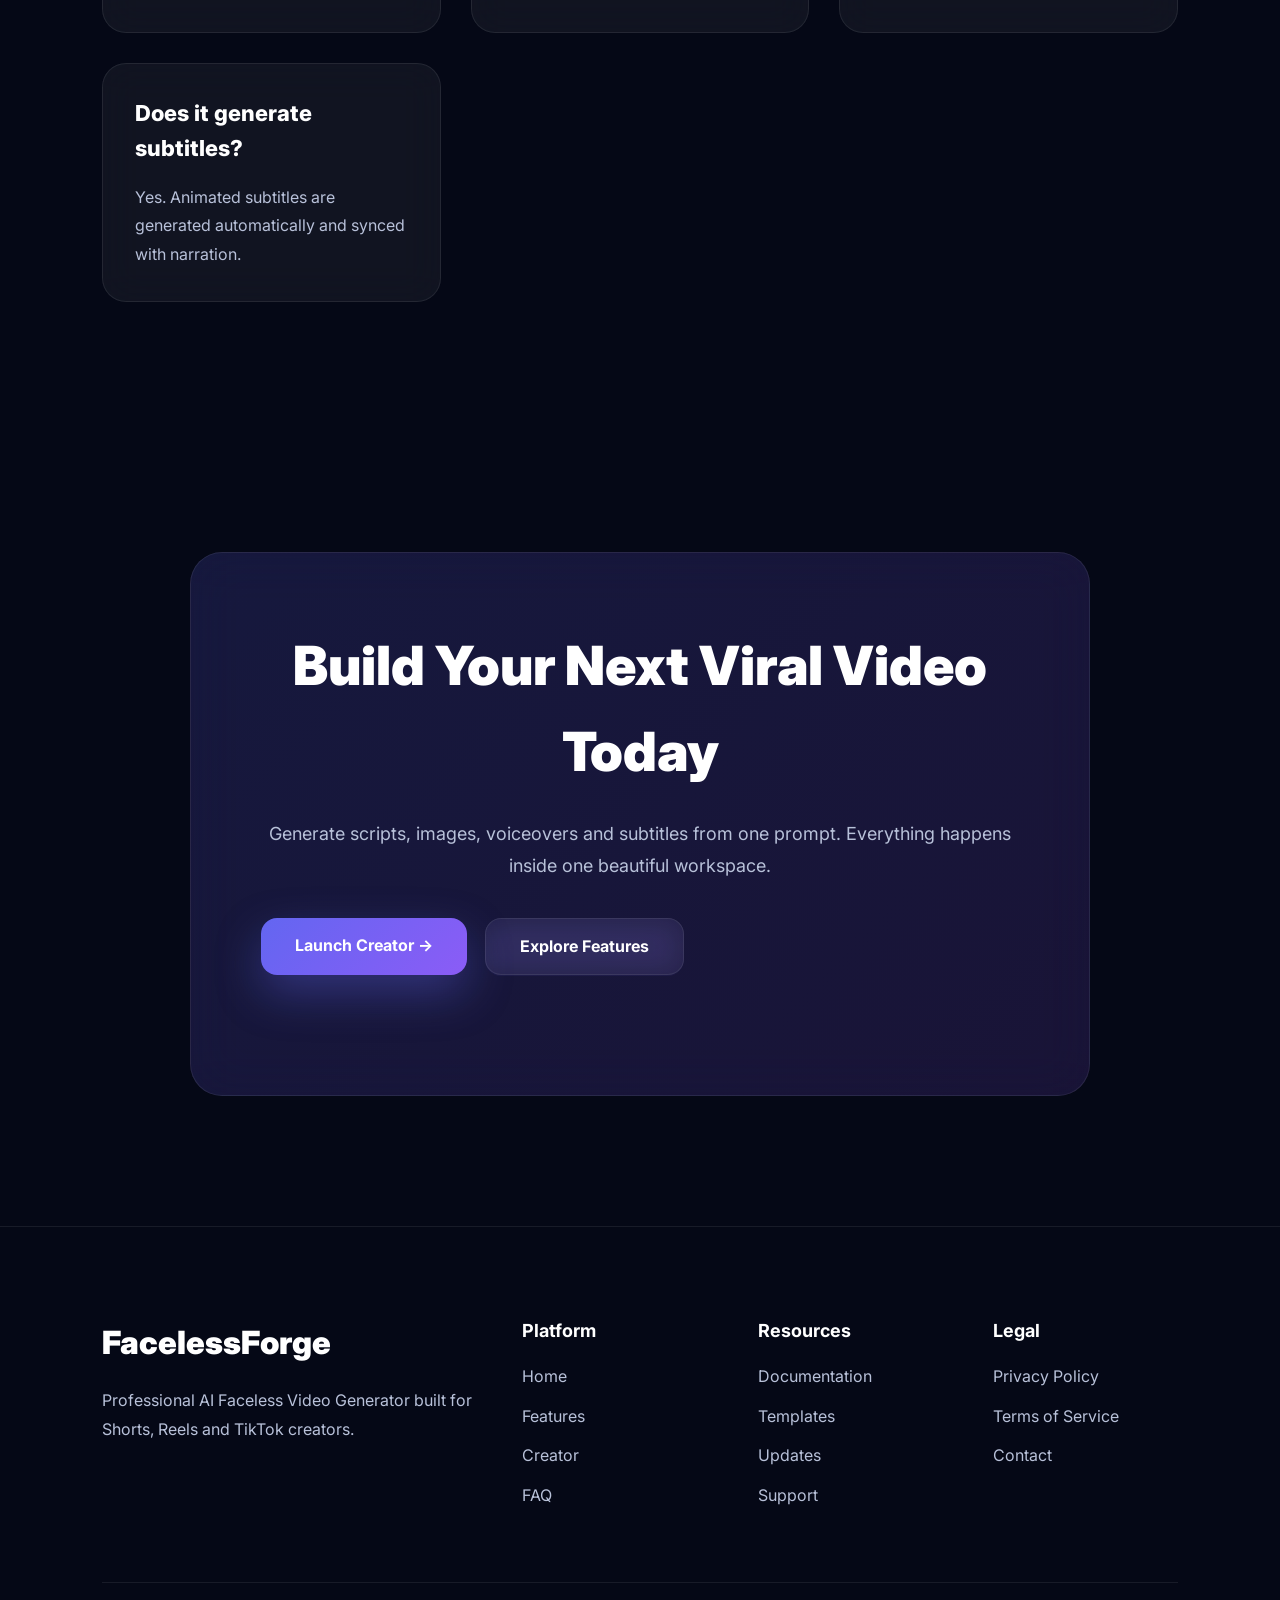
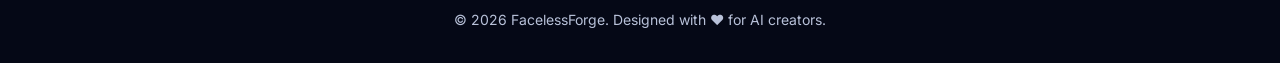
==== commit d1b28596: "Update index.html" ====
--- a/index.html
+++ b/index.html
@@ -37,10 +37,12 @@
 <a href="#home">Home</a>
 
 <a href="#features">Features</a>
-
+<a href="creator.html">
+    Creator
+</a>
 <a href="#how">How it Works</a>
 
-<a href="#creator">Creator</a>
+
 
 <a href="#faq">FAQ</a>
 
@@ -48,13 +50,13 @@
 
 <div class="nav-buttons">
 
-<button class="btn-secondary">
-Login
-</button>
-
-<button class="btn-primary">
-Generate Now
-</button>
+<a href="creator.html" class="btn-secondary">
+    Login
+</a>
+
+<a href="creator.html" class="btn-primary">
+    Generate Now
+</a>
 
 </div>
 
@@ -516,7 +518,7 @@
 
 <div class="grid-overlay"></div>
 
-<script src="app.js"></script>
+<script src="landing.js"></script>
 
 </body>
 
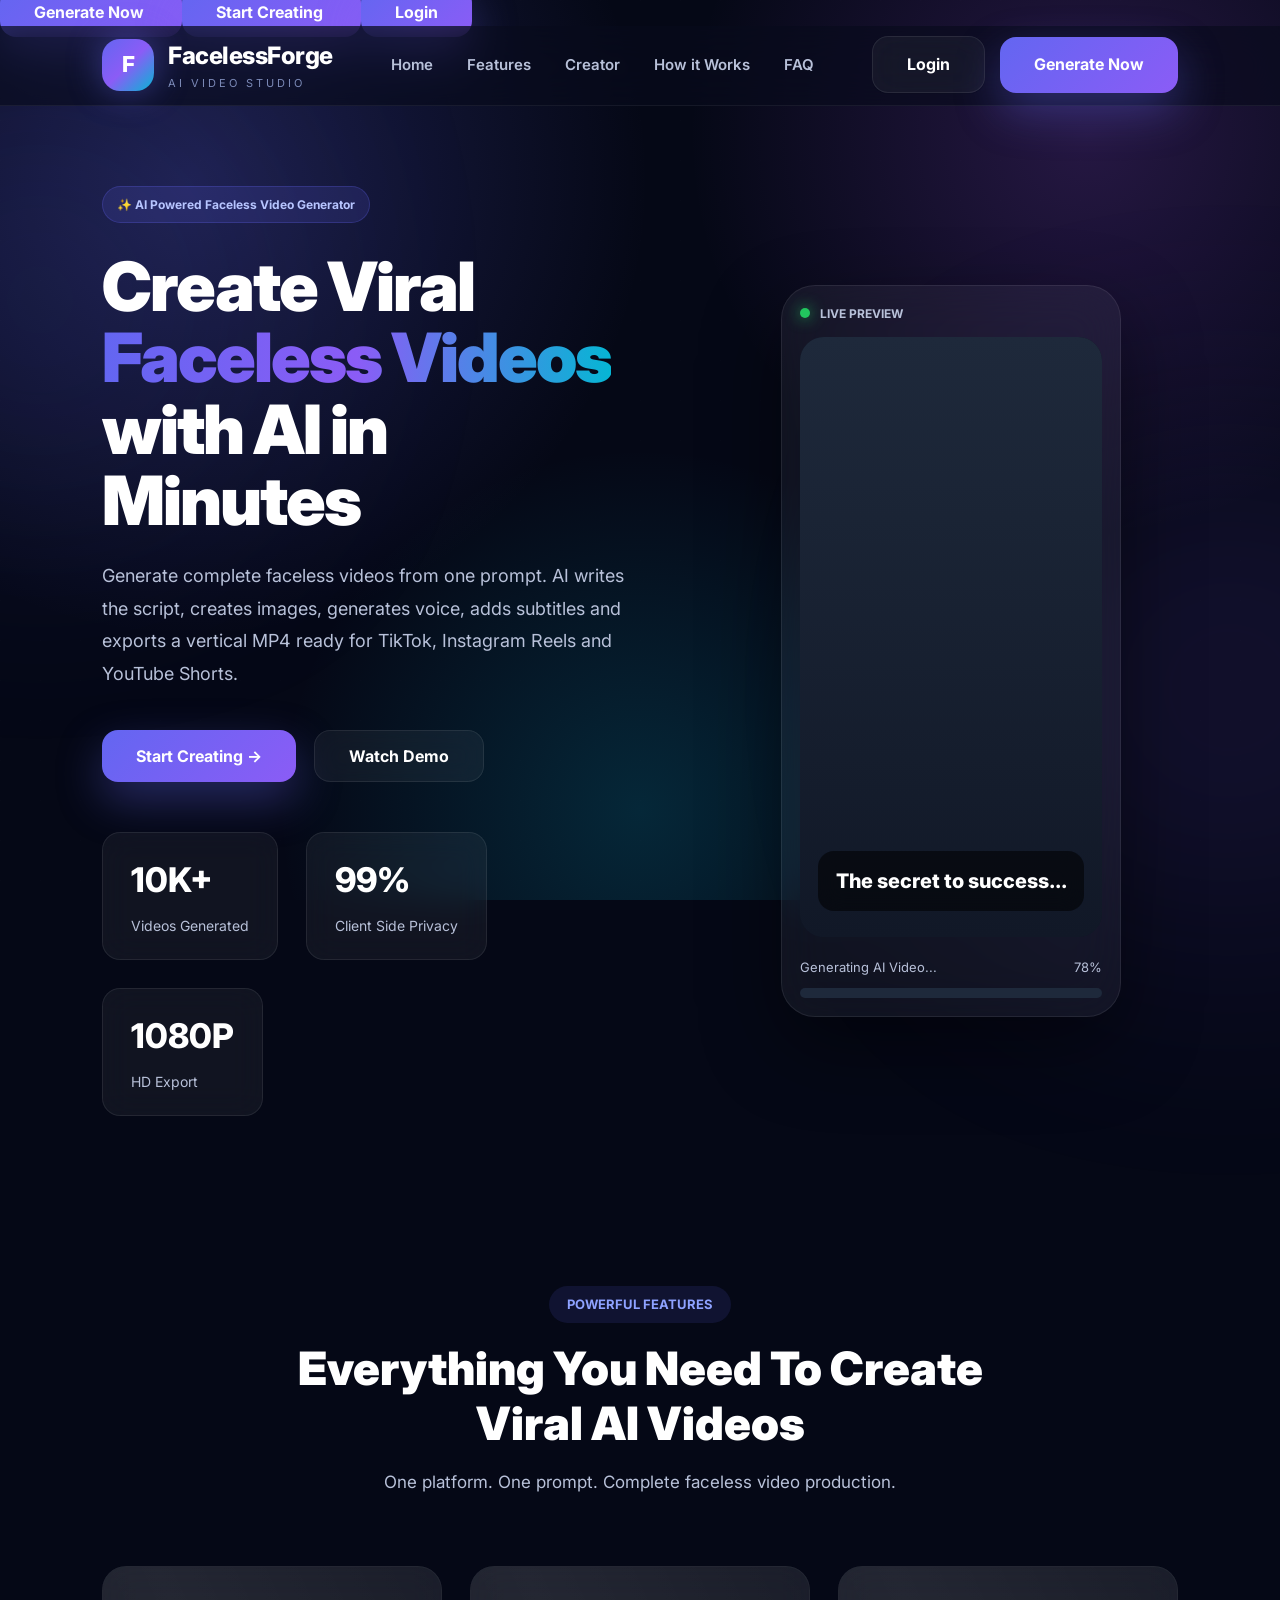
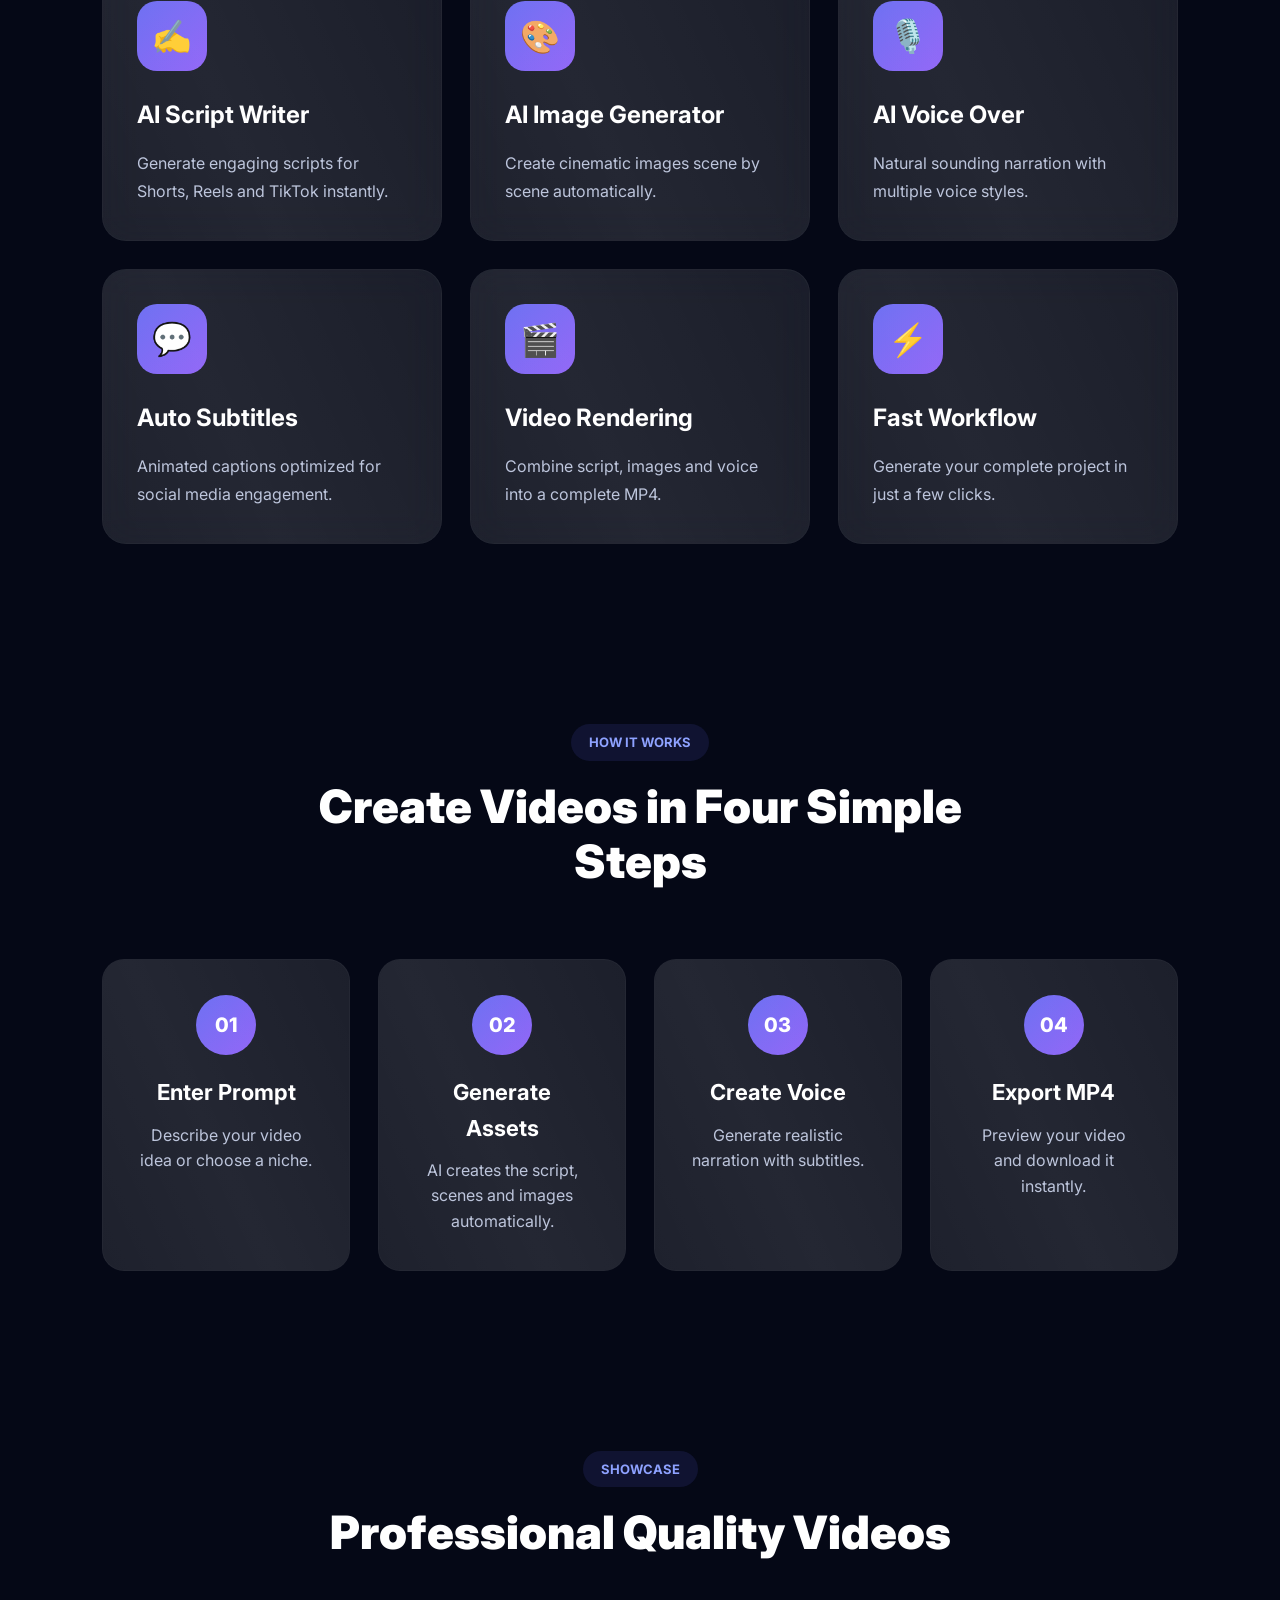
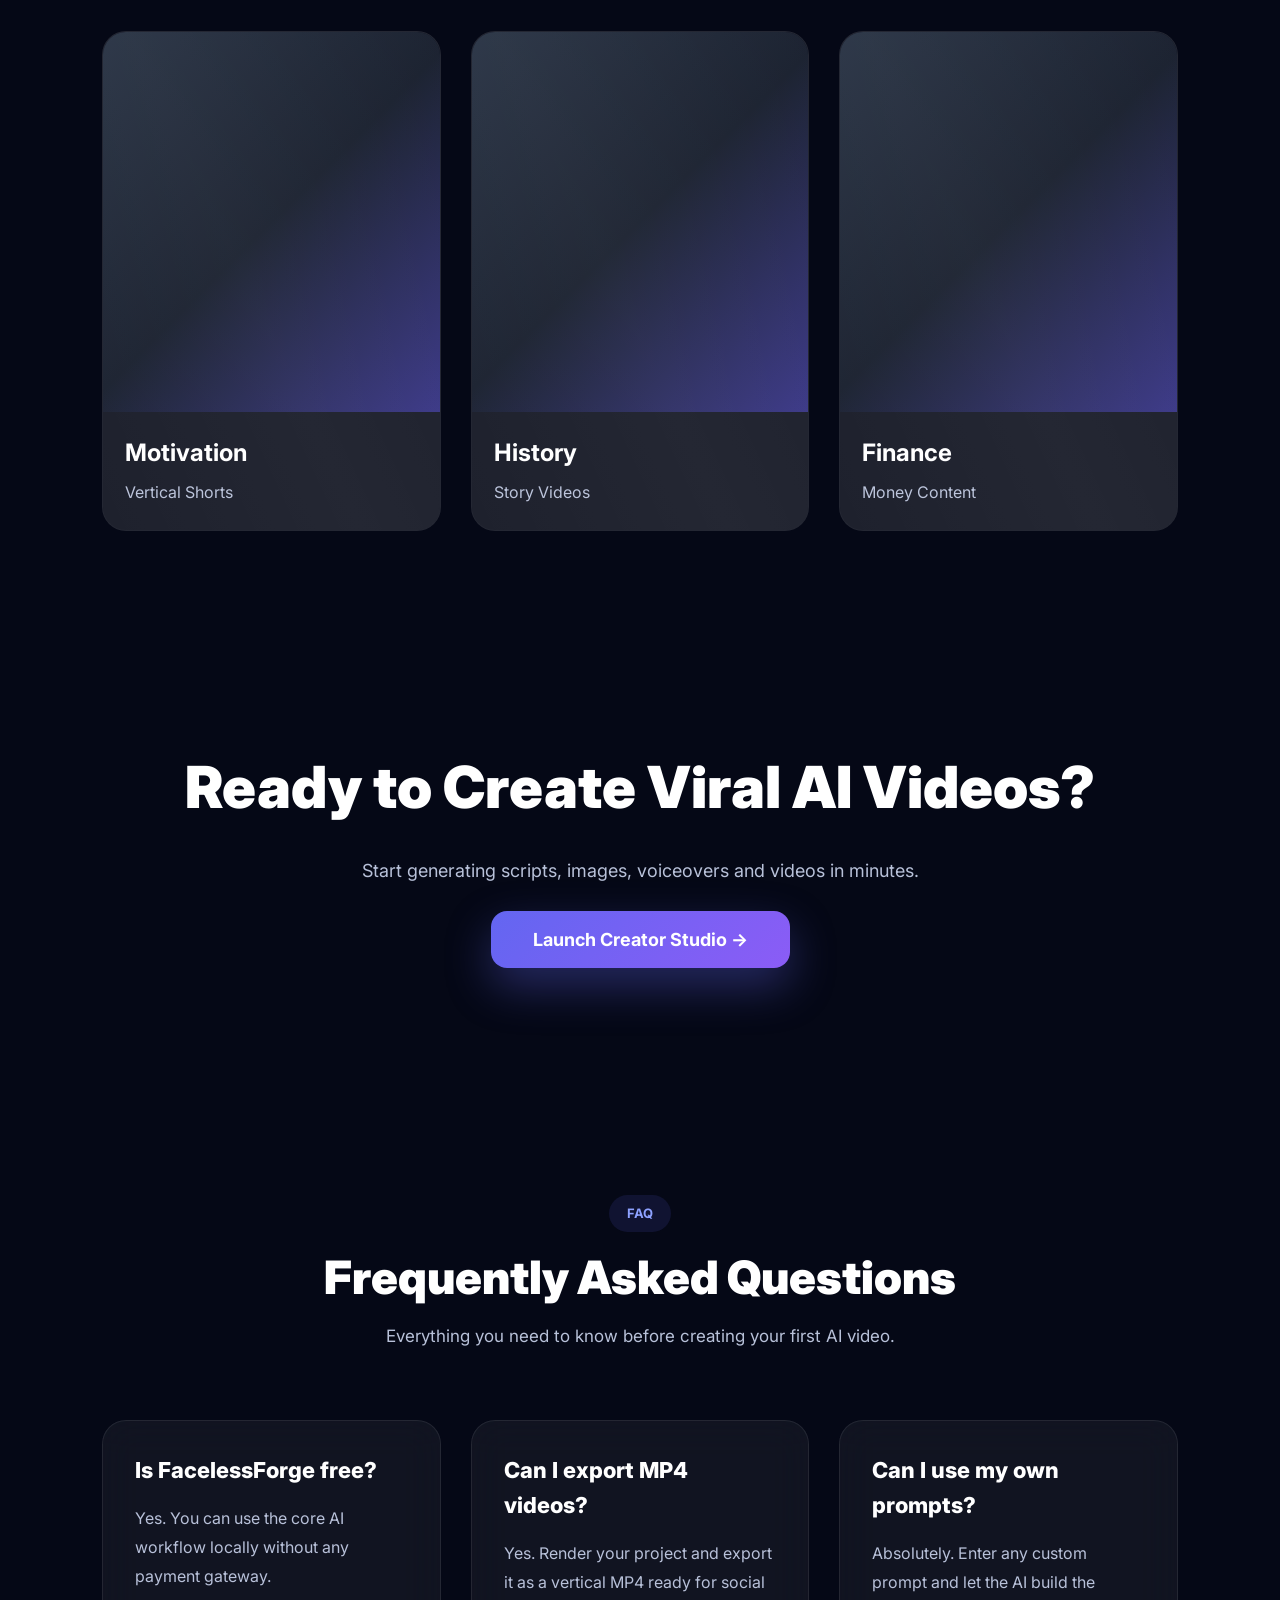
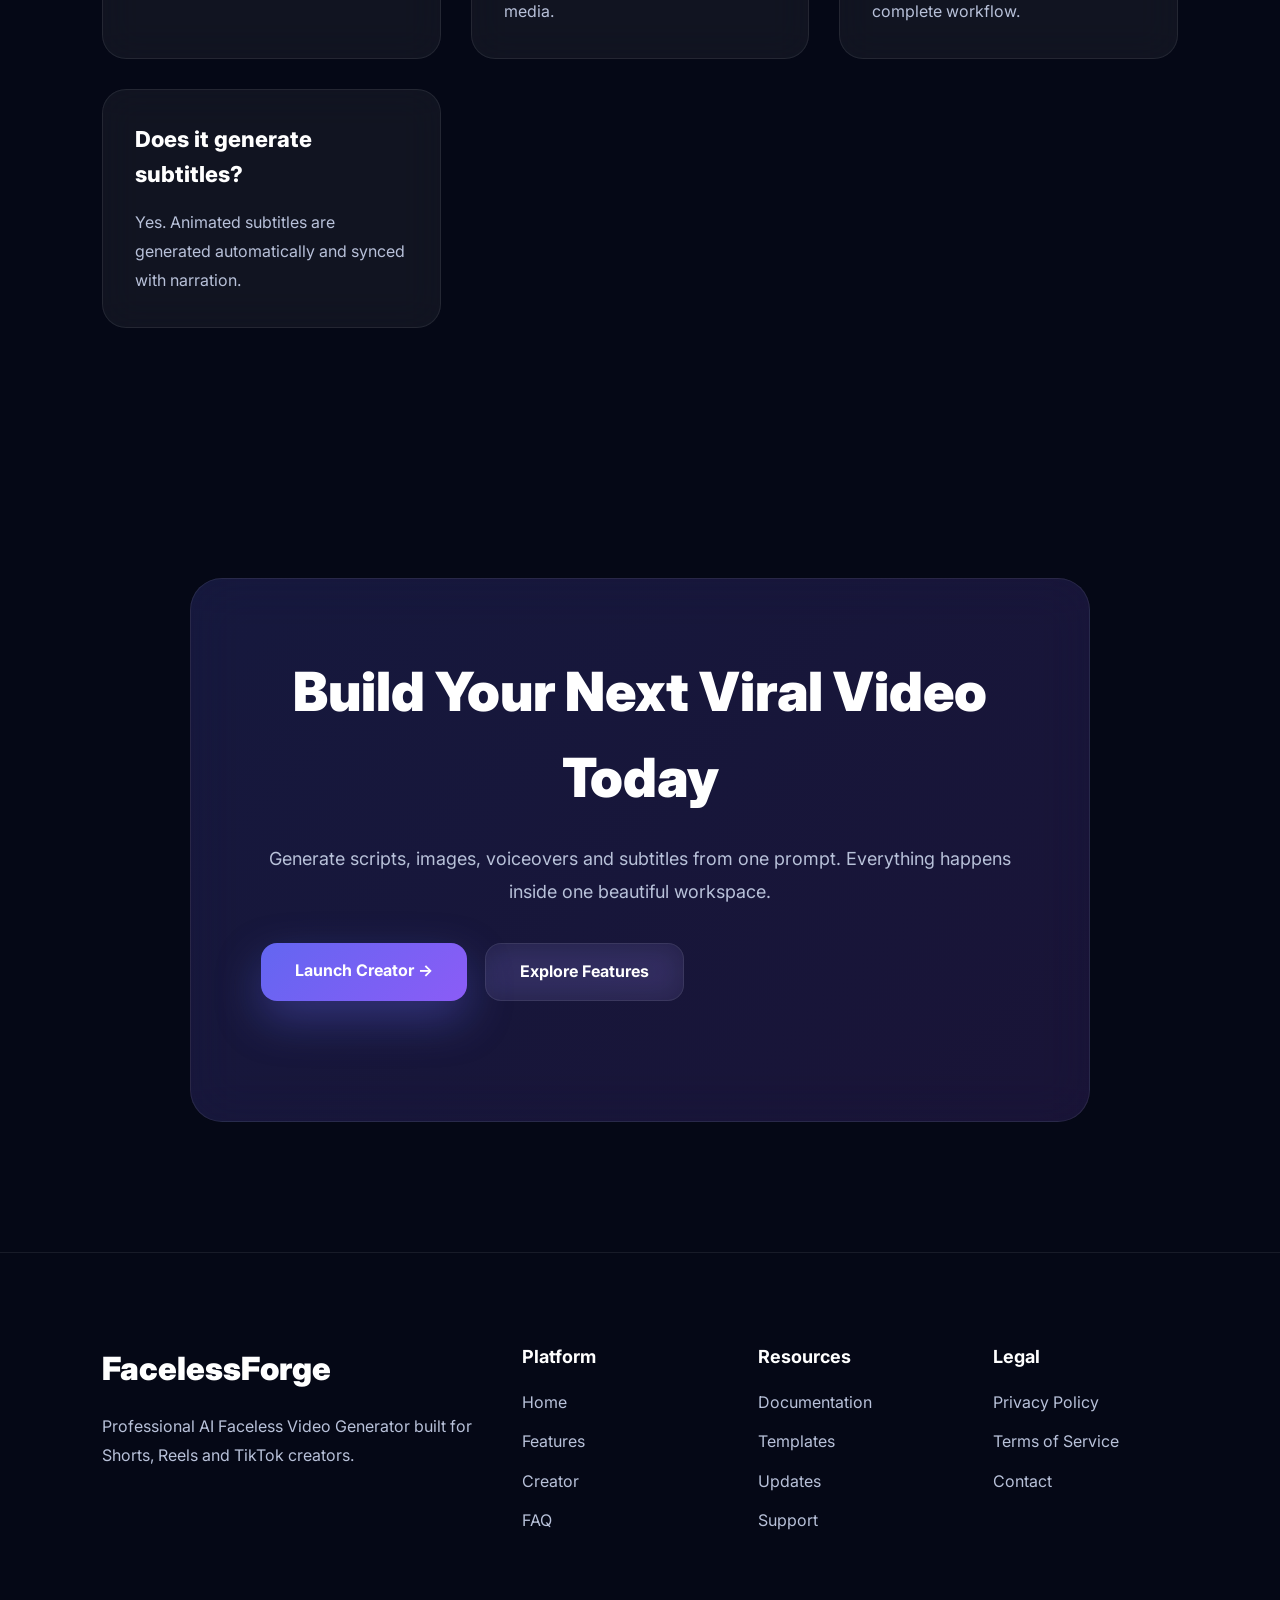
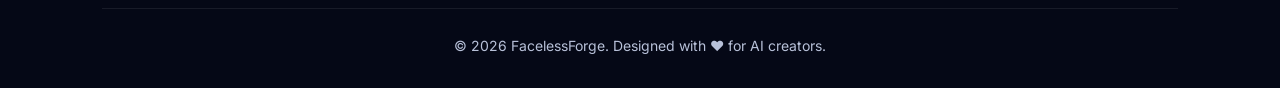
==== commit 321db247: "Update index.html" ====
--- a/index.html
+++ b/index.html
@@ -13,6 +13,15 @@
   <link href="https://fonts.googleapis.com/css2?family=Inter:wght@300;400;500;600;700;800;900&display=swap" rel="stylesheet">
 
   <link rel="stylesheet" href="style.css">
+  <a id="generate-btn" class="btn-primary">
+Generate Now
+  </a>
+  <a id="creator-btn" class="btn-primary">
+Start Creating
+  </a>
+  <a id="login-btn" class="btn-primary">
+Login
+  </a>
 </head>
 
 <body>
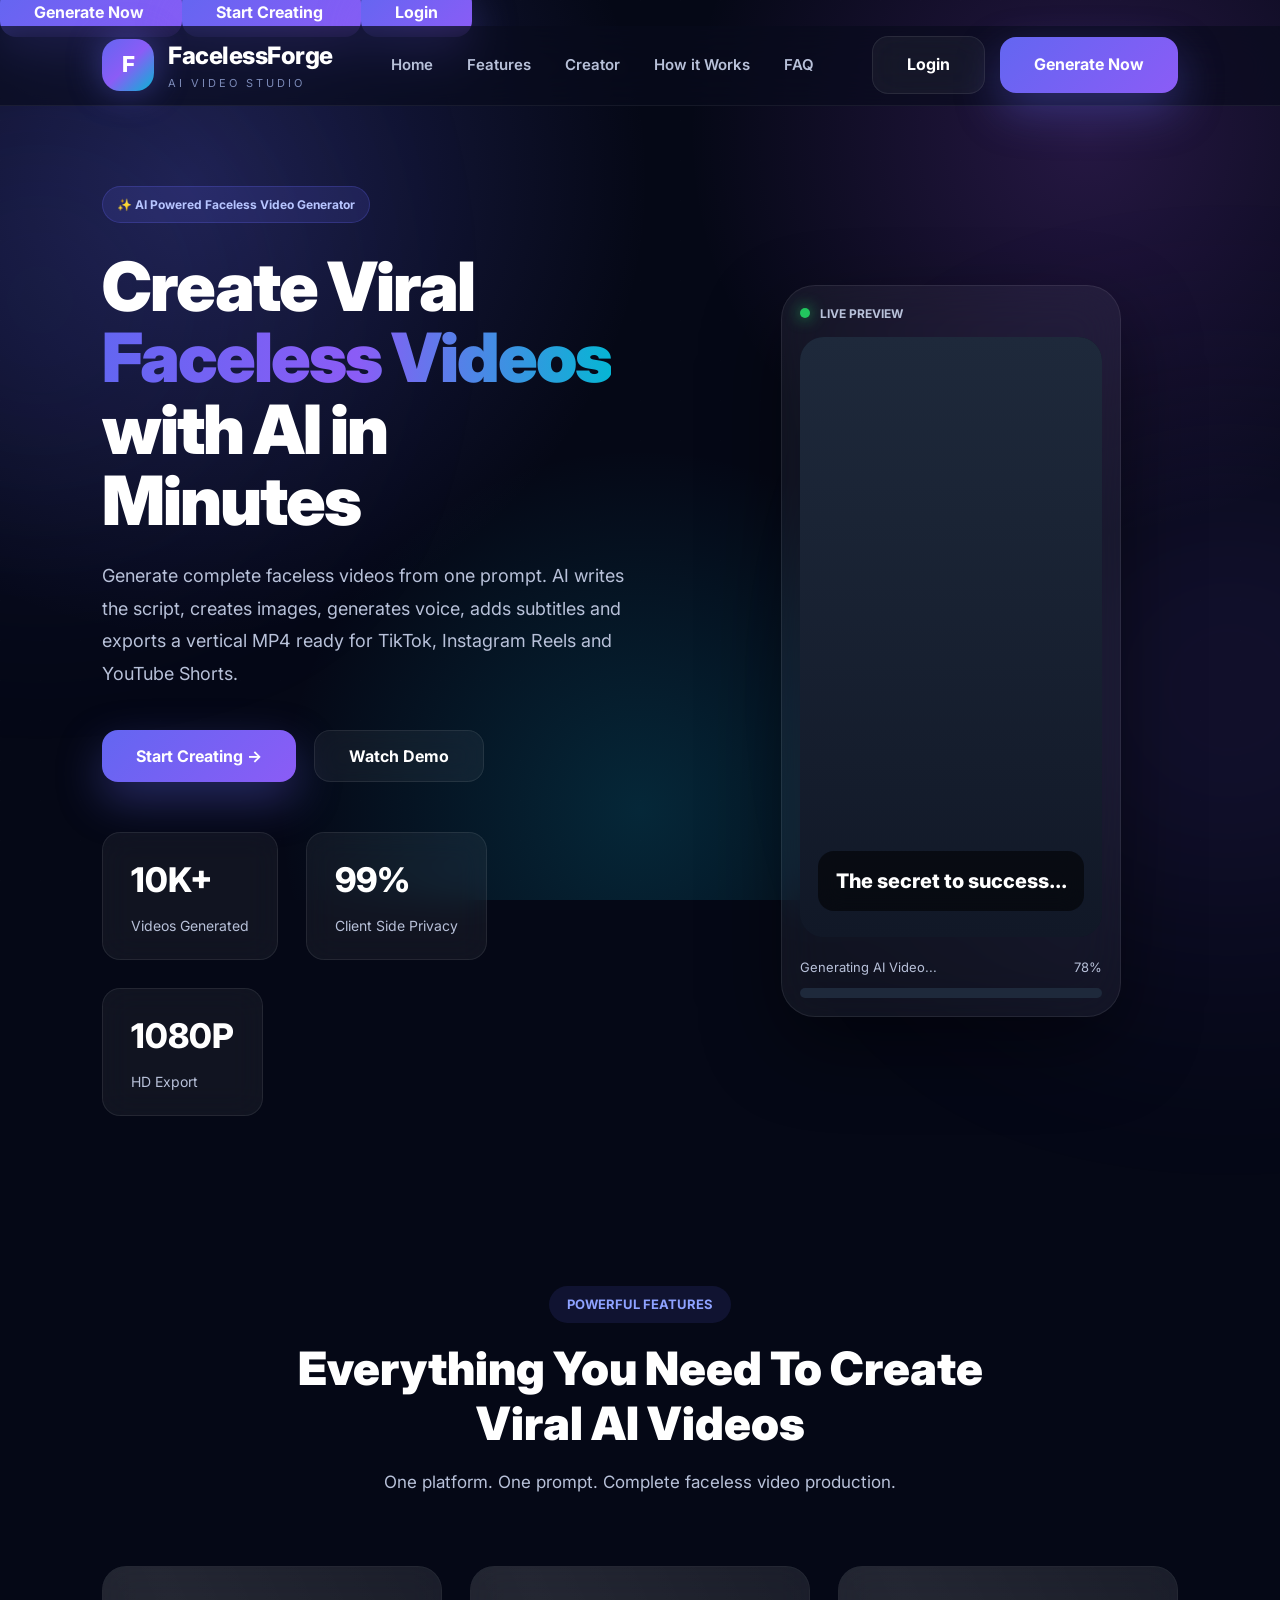
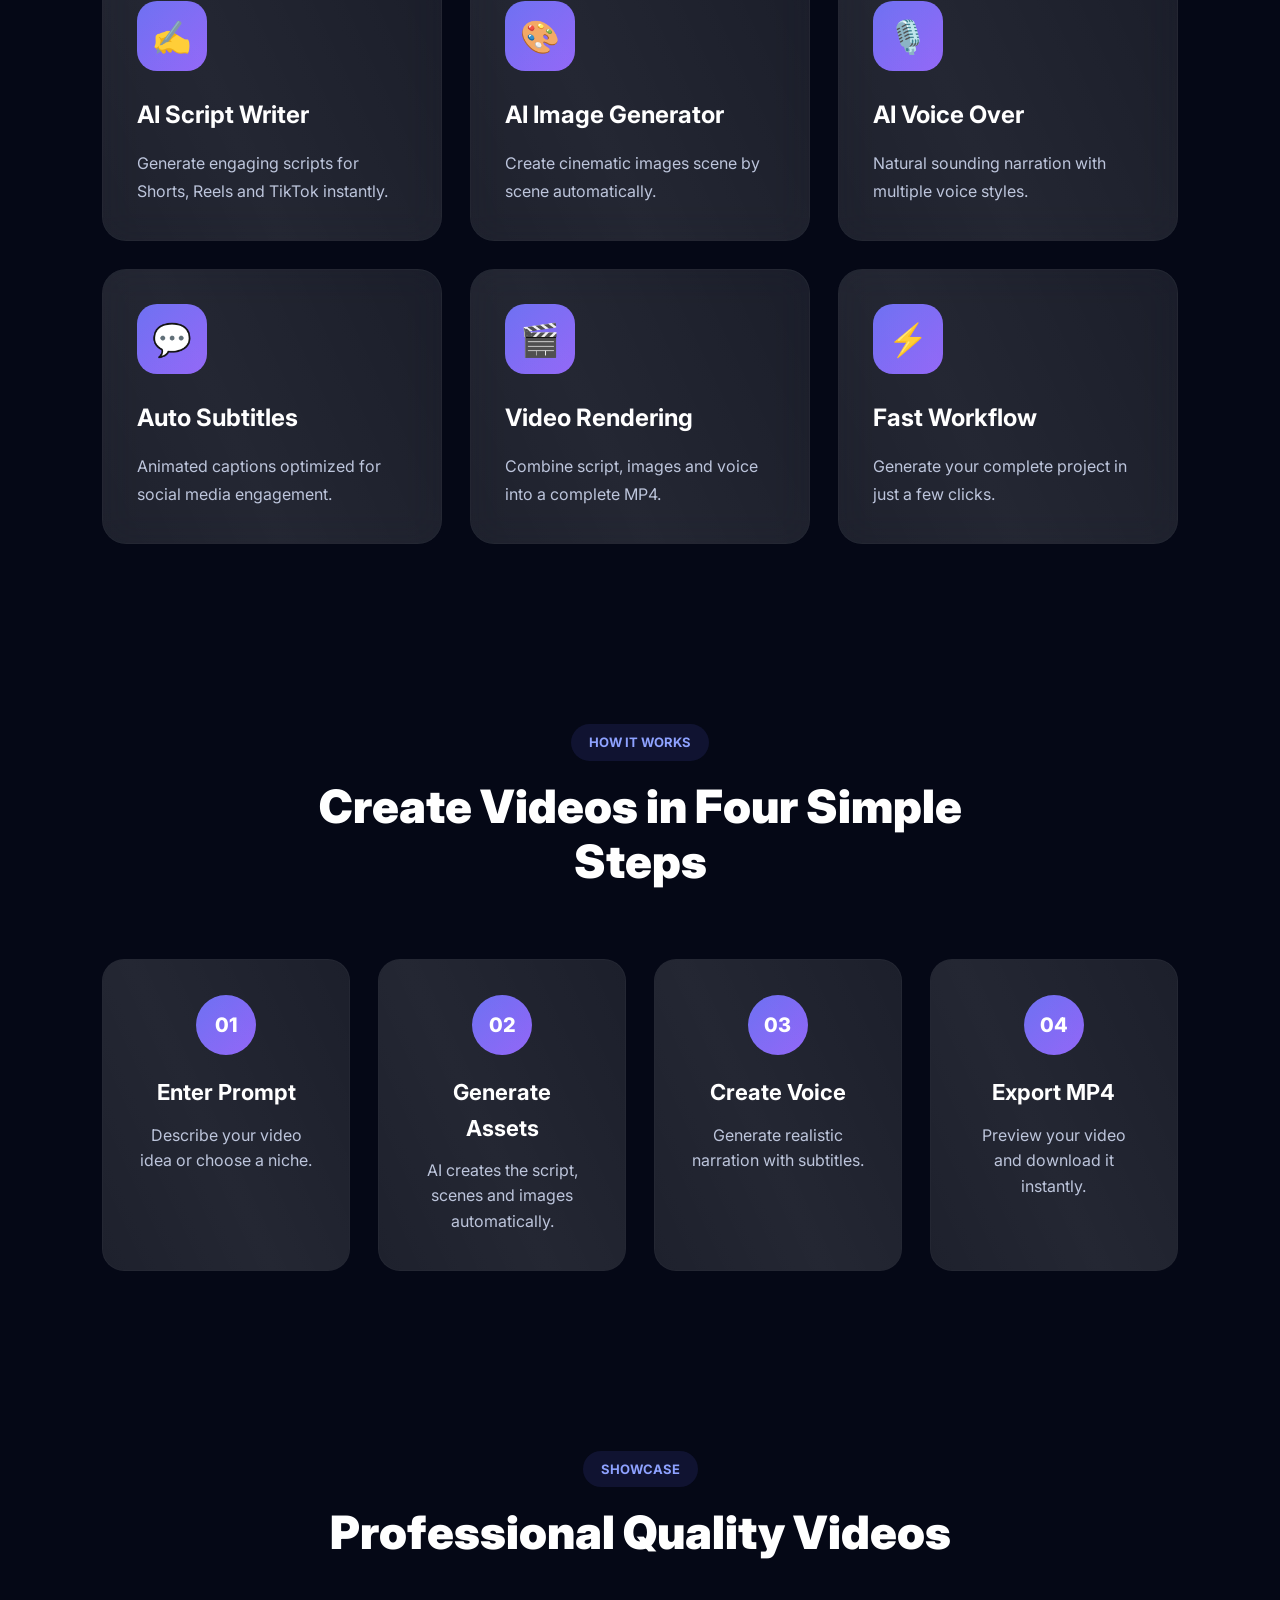
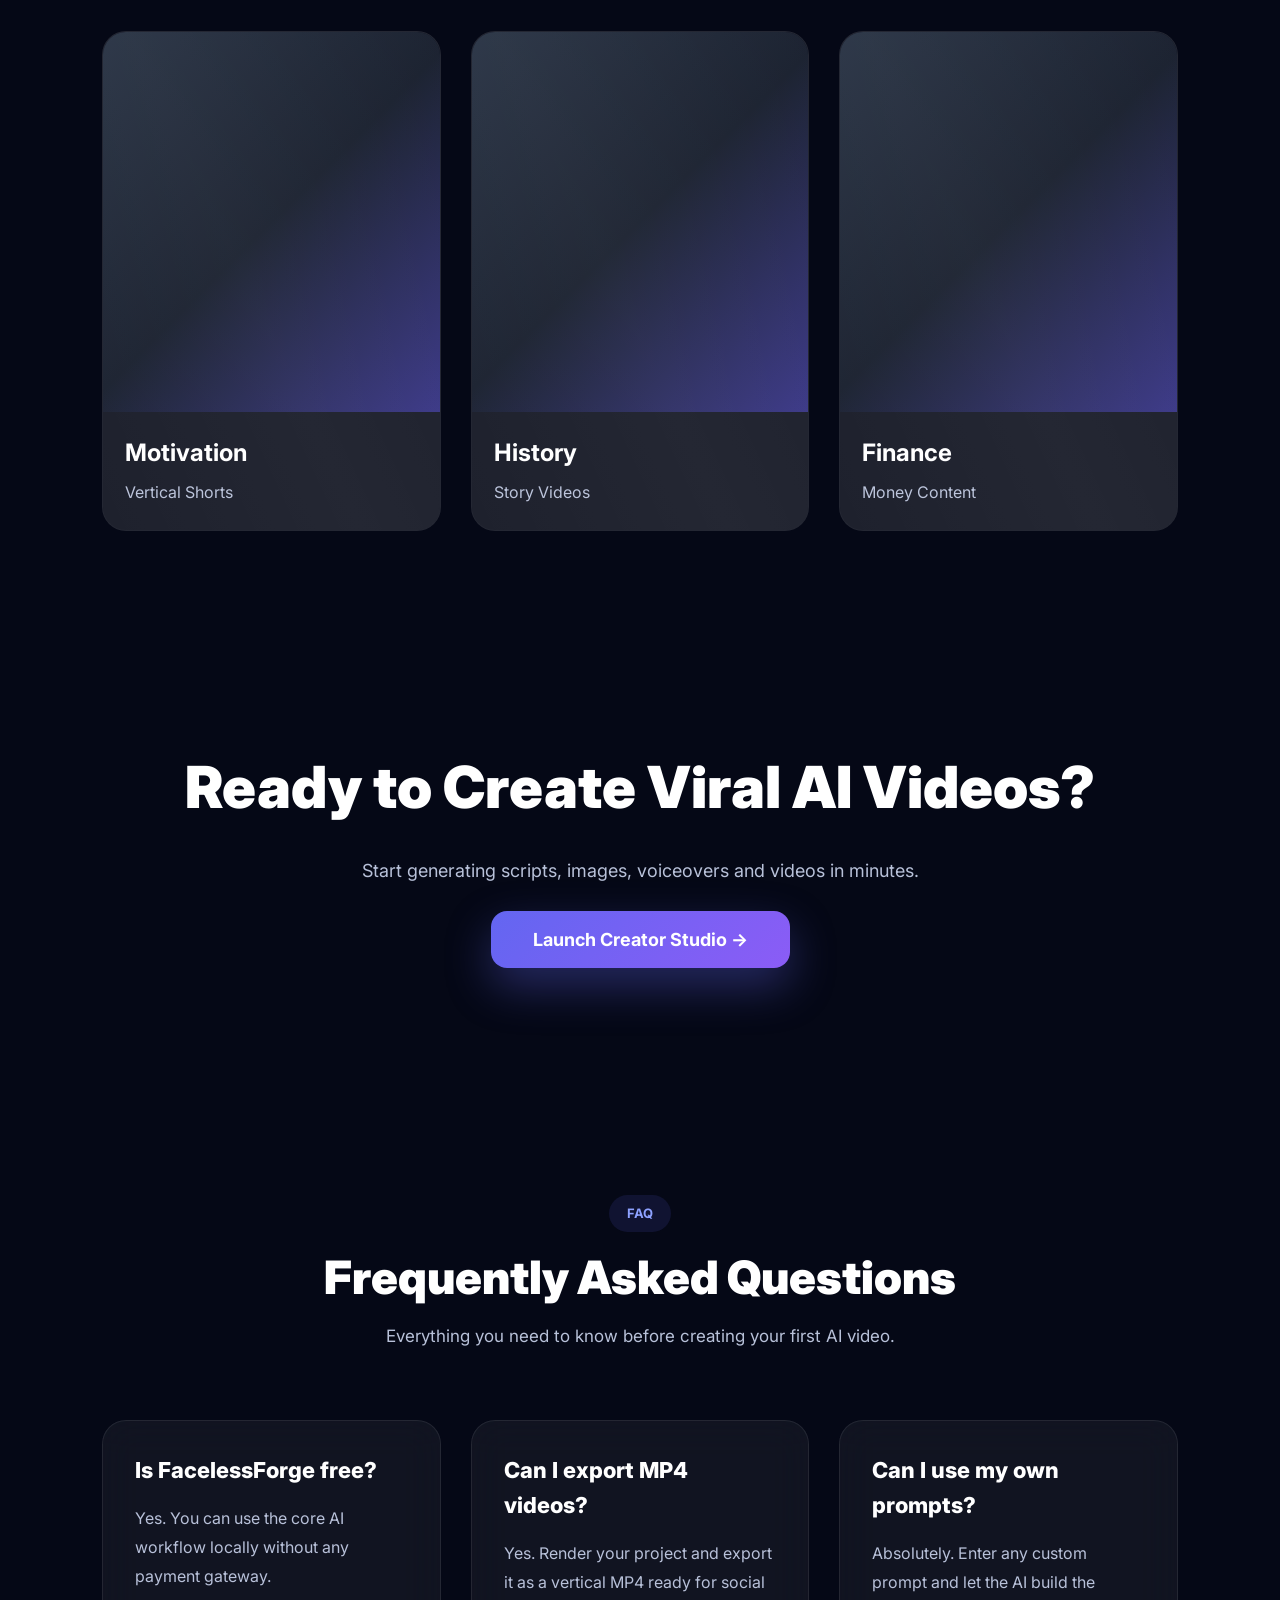
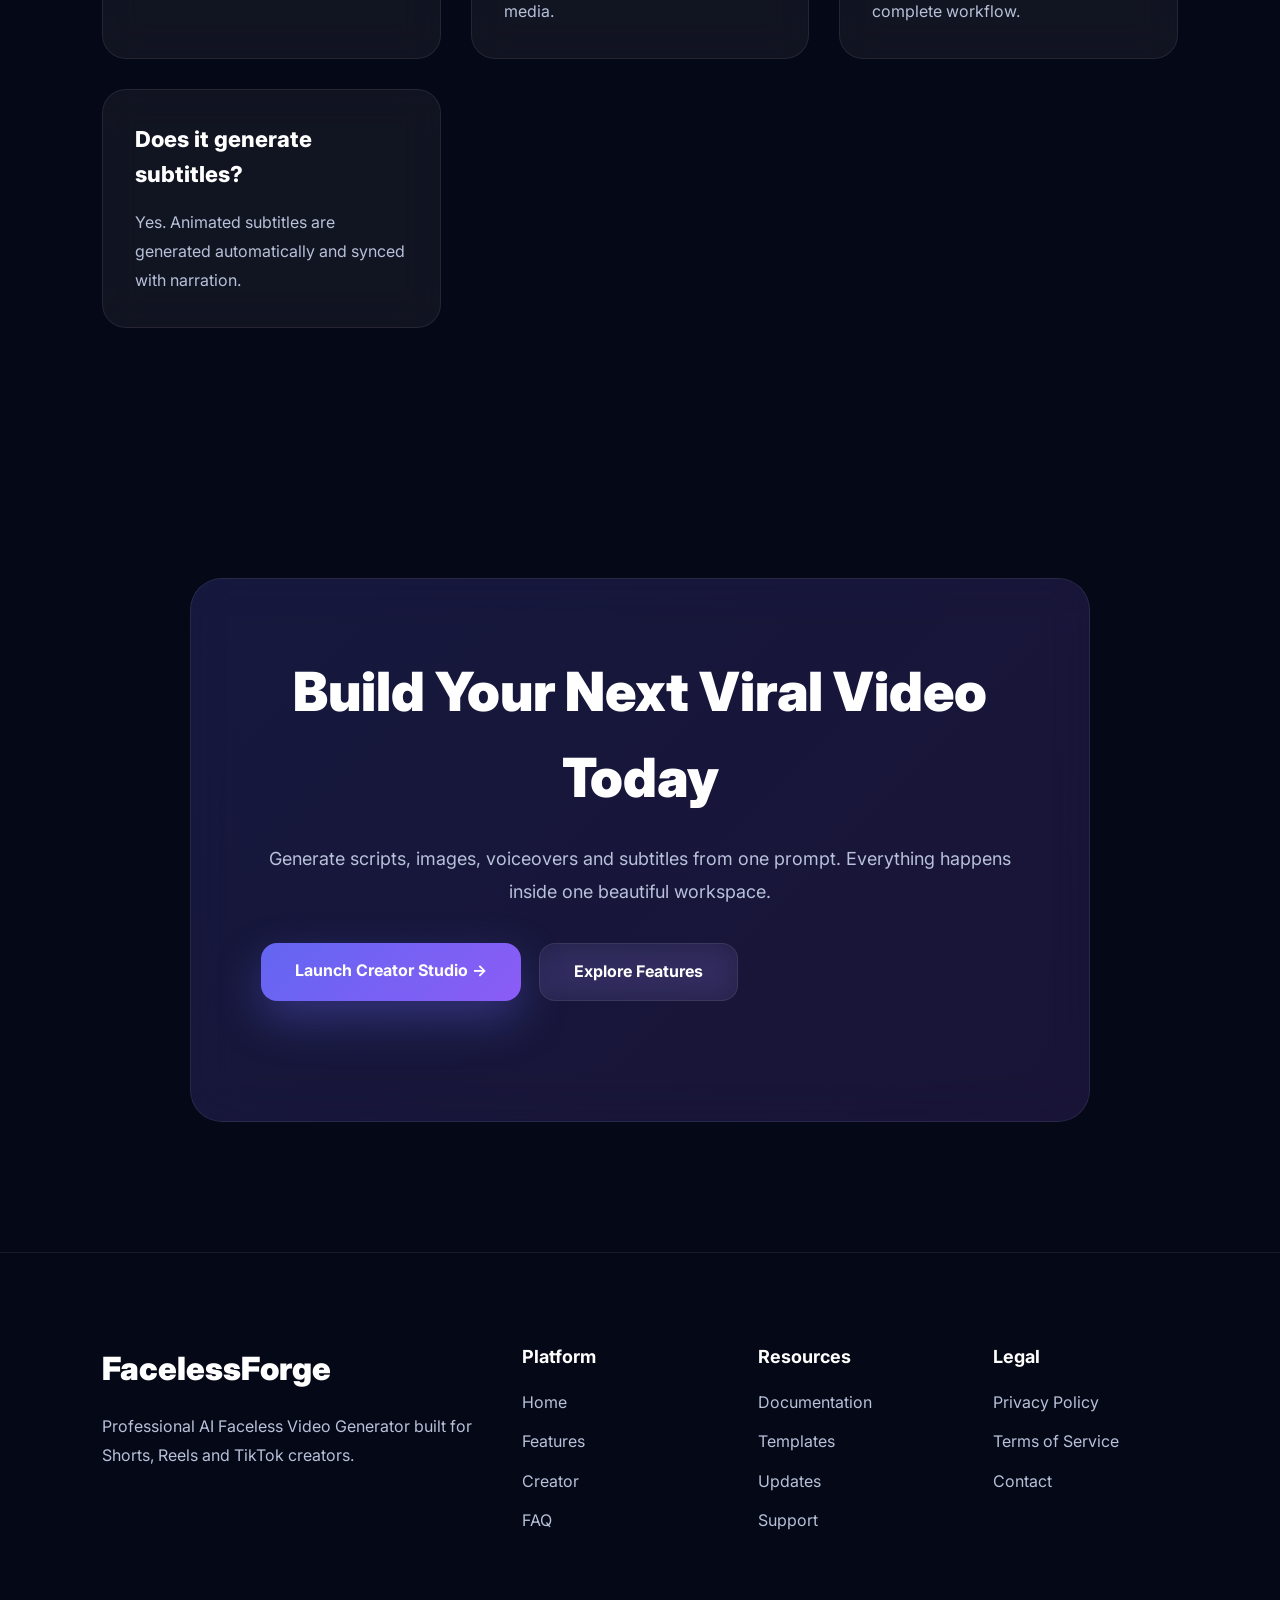
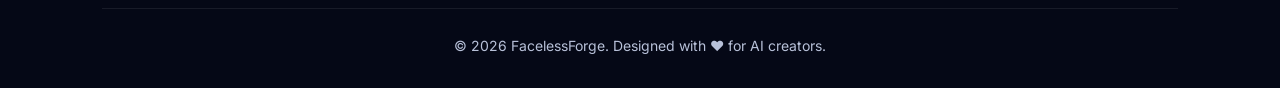
==== commit 1e7a5035: "Update index.html" ====
--- a/index.html
+++ b/index.html
@@ -46,25 +46,23 @@
 <a href="#home">Home</a>
 
 <a href="#features">Features</a>
-<a href="creator.html">
-    Creator
+<a href="creator.html">Creator</a>
+<a href="#how">How it Works</a>
+
+
+
+<a href="#faq">FAQ</a>
+
+</nav>
+
+<div class="nav-buttons">
+
+<a href="creator.html" class="btn-secondary">
+Login
 </a>
-<a href="#how">How it Works</a>
-
-
-
-<a href="#faq">FAQ</a>
-
-</nav>
-
-<div class="nav-buttons">
-
-<a href="creator.html" class="btn-secondary">
-    Login
-</a>
 
 <a href="creator.html" class="btn-primary">
-    Generate Now
+Generate Now
 </a>
 
 </div>
@@ -425,10 +423,8 @@
 
 <div class="hero-buttons">
 
-<a href="#creator" class="btn-primary big">
-
-Launch Creator →
-
+<a href="creator.html" class="btn-primary big">
+Launch Creator Studio →
 </a>
 
 <a href="#features" class="btn-secondary big">
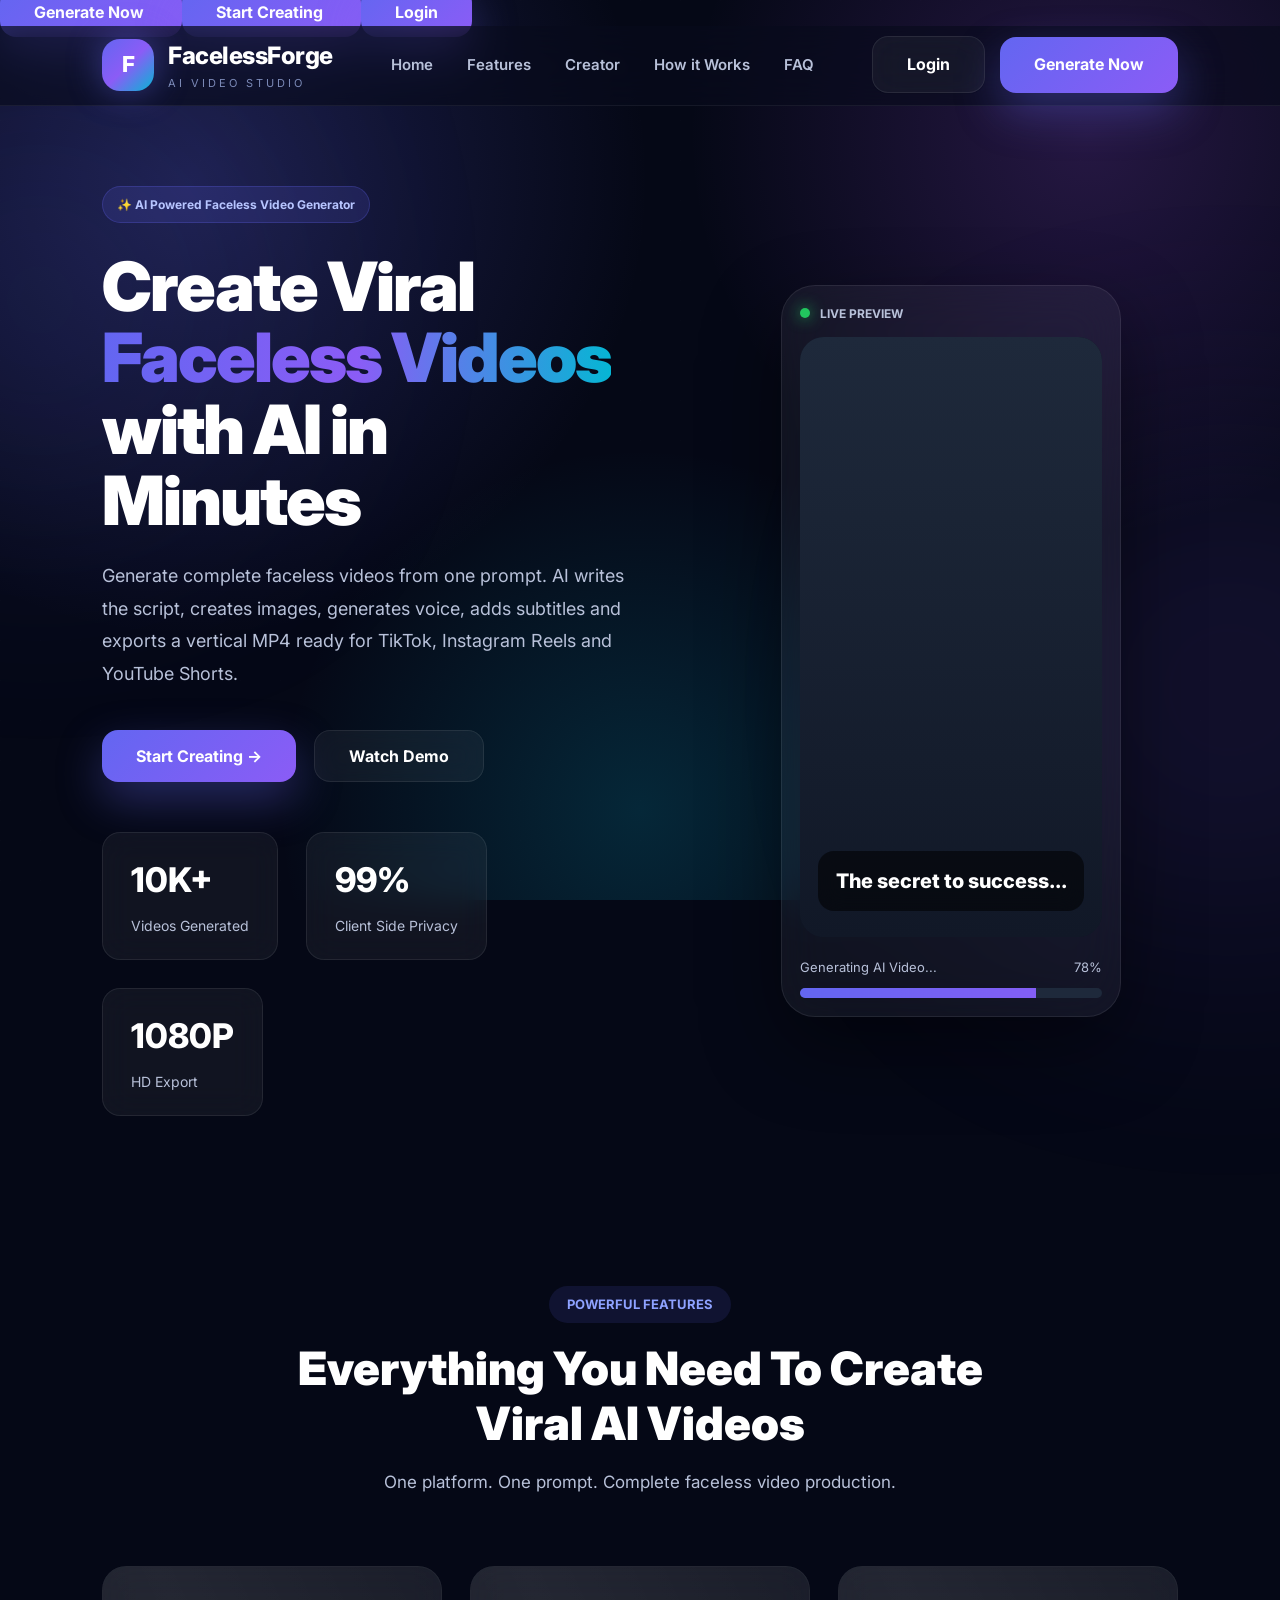
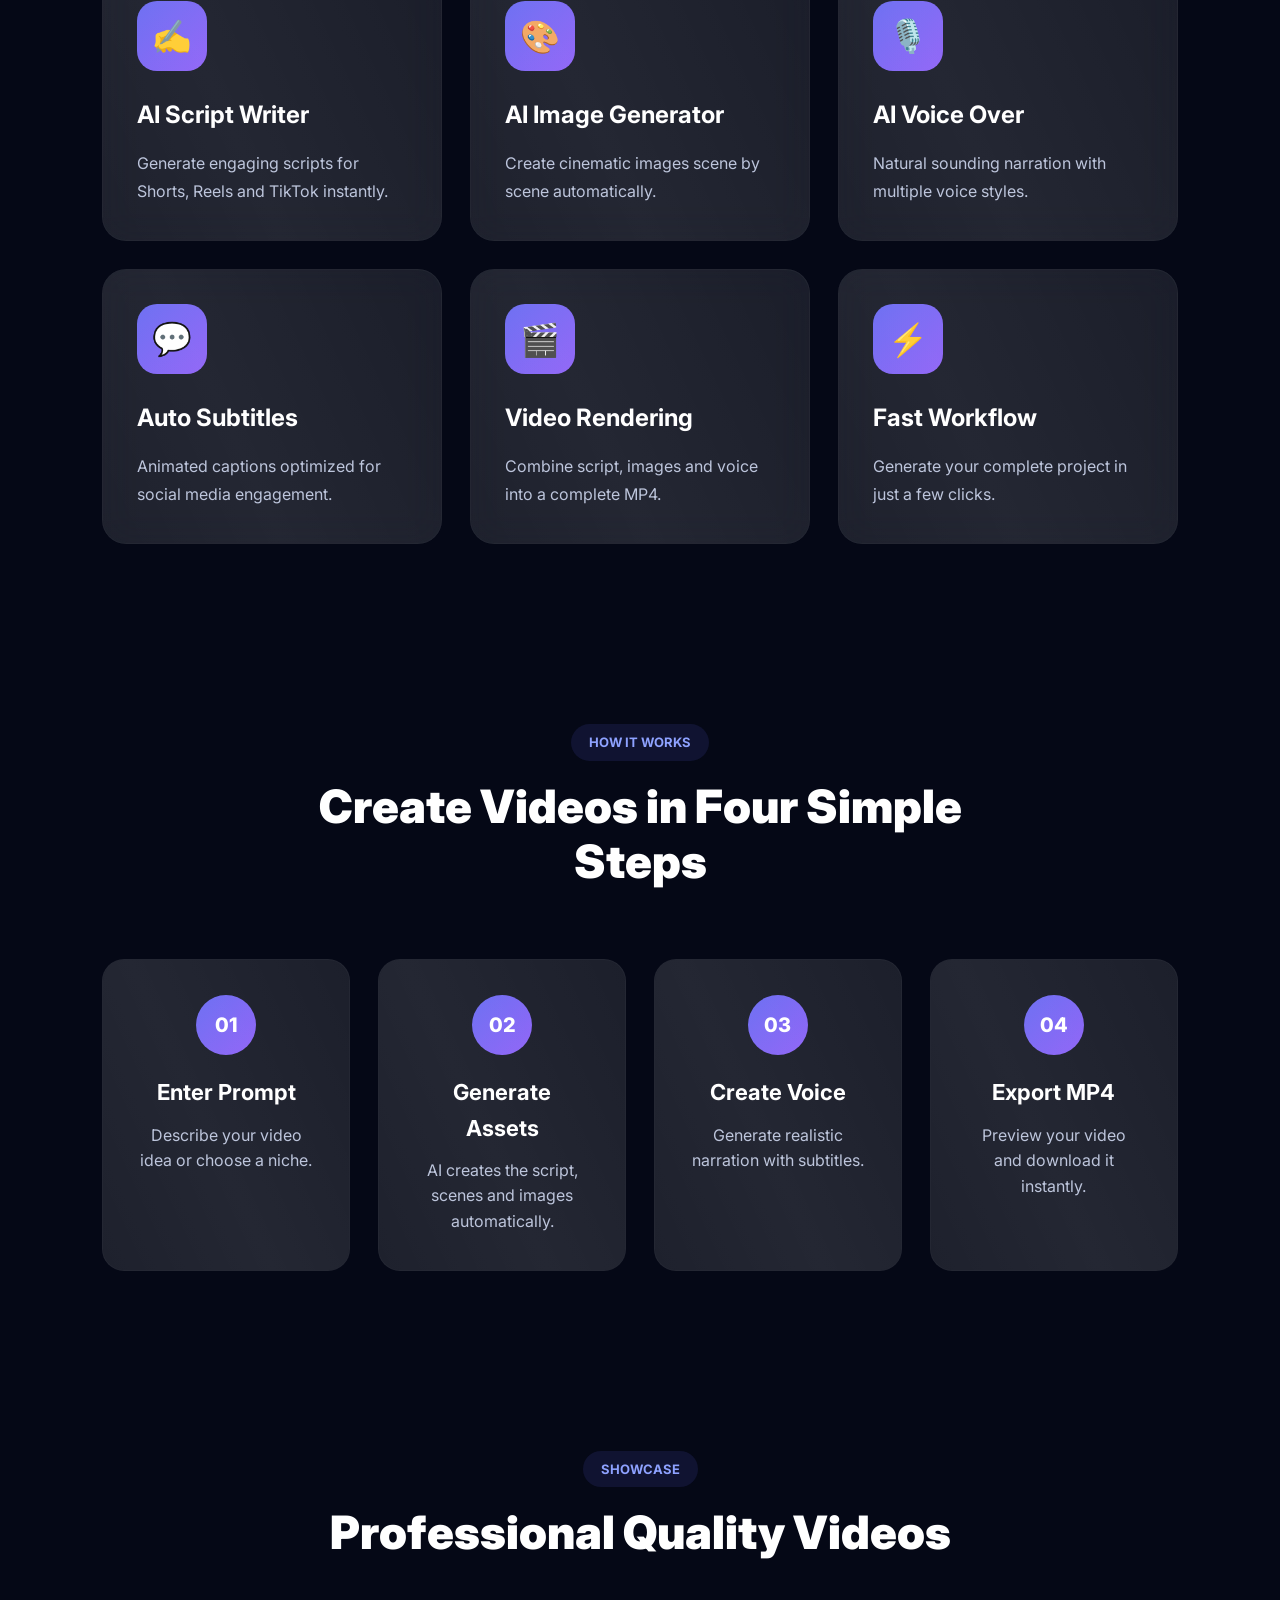
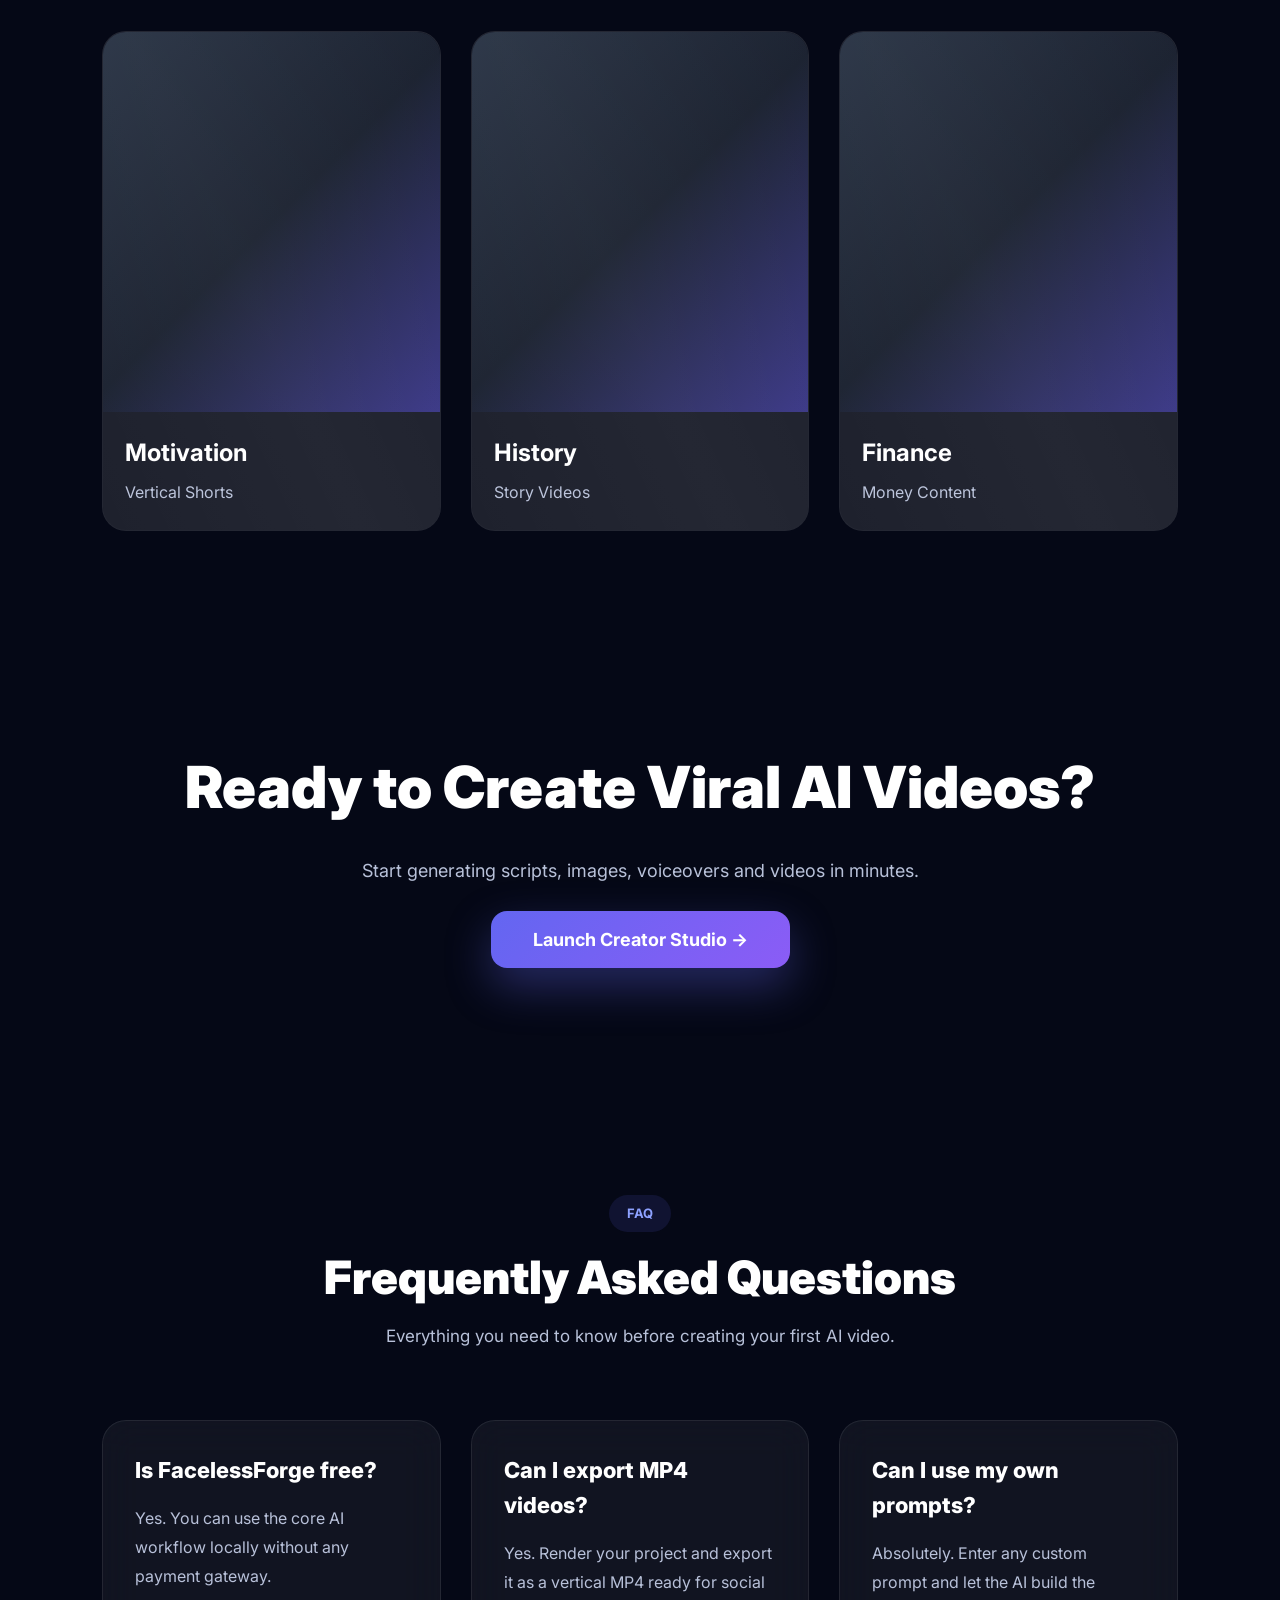
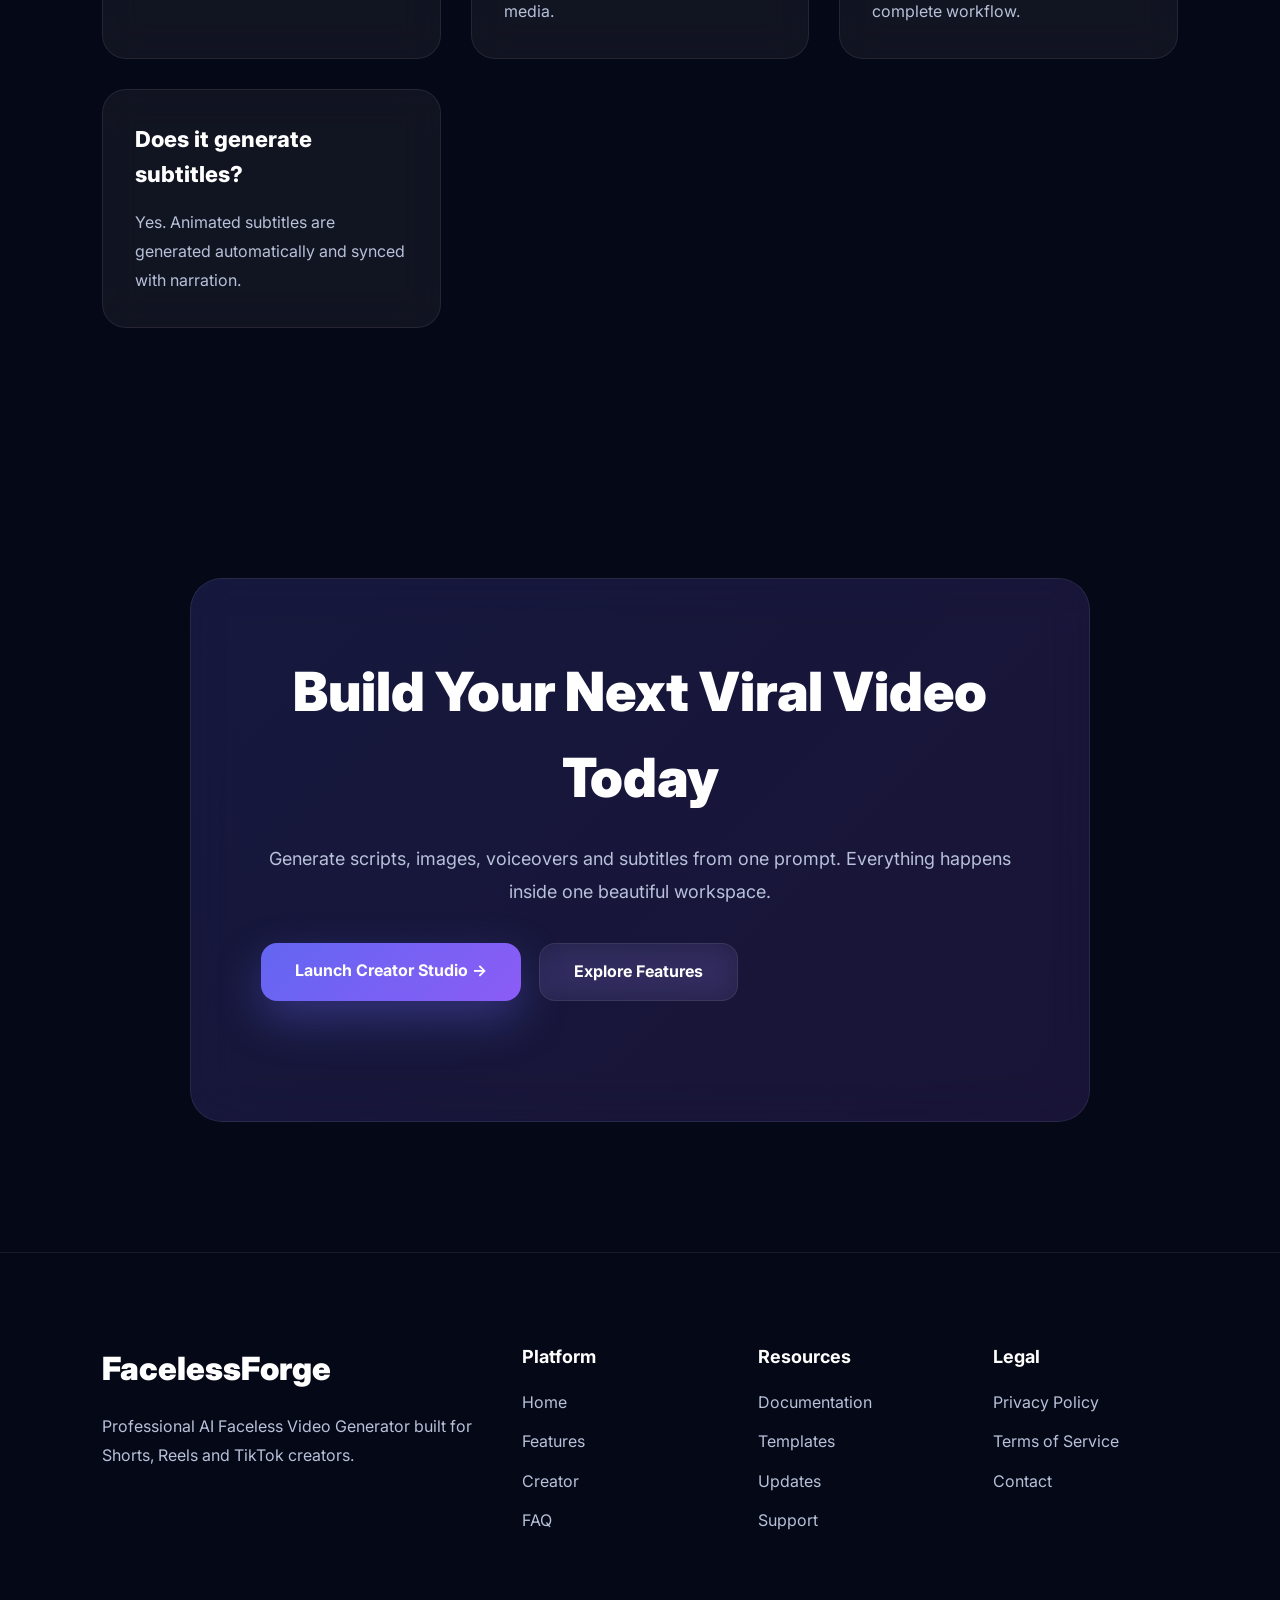
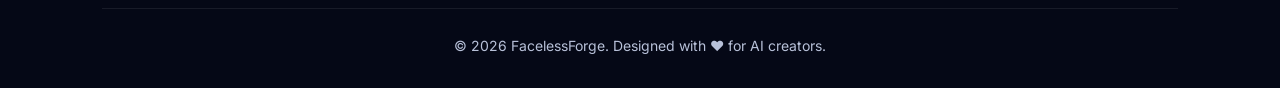
==== commit ed87e48f: "Add files via upload" ====
--- a/index.html
+++ b/index.html
@@ -527,4 +527,4 @@
 
 </body>
 
-</html>
+</html>
--- a/style.css
+++ b/style.css
@@ -1929,545 +1929,4 @@
     backdrop-filter:blur(12px);
     display:flex;
     flex-direction:column;
-    justify-content:center;
-    align-items:center;
-    padding:30px;
-}
-
-.loader-ring{
-    width:60px;
-    height:60px;
-    border-radius:50%;
-    border:5px solid rgba(255,255,255,.1);
-    border-top-color:#6366f1;
-    animation:spin 1s linear infinite;
-    margin-bottom:25px;
-}
-
-#render-status-title{
-    font-size:20px;
-    font-weight:800;
-    margin-bottom:8px;
-}
-
-#render-status-subtitle{
-    color:#b7bfd8;
-    text-align:center;
-    margin-bottom:22px;
-}
-
-/* ==========================================
-   PROGRESS BAR
-========================================== */
-
-.progress-track{
-    width:100%;
-    height:10px;
-    border-radius:999px;
-    background:#1f2937;
-    overflow:hidden;
-}
-
-.progress-fill{
-    width:0%;
-    height:100%;
-    border-radius:999px;
-    background:linear-gradient(
-        90deg,
-        #6366f1,
-        #8b5cf6,
-        #06b6d4
-    );
-    transition:.4s;
-}
-
-#render-progress-percent{
-    margin-top:10px;
-    color:#a5b4fc;
-    font-size:13px;
-    font-weight:700;
-}
-
-/* ==========================================
-   ACTION BUTTONS
-========================================== */
-
-.preview-actions{
-    display:grid;
-    grid-template-columns:1fr 1fr;
-    gap:14px;
-    margin-top:24px;
-}
-
-.preview-actions button{
-    height:52px;
-    border-radius:16px;
-    font-weight:700;
-}
-
-/* ==========================================
-   SCENE CARD
-========================================== */
-
-.scene-card{
-    background:#111827;
-    border:1px solid rgba(255,255,255,.08);
-    border-radius:18px;
-    padding:18px;
-    margin-bottom:18px;
-    transition:.3s;
-}
-
-.scene-card:hover{
-    border-color:#6366f1;
-    transform:translateY(-4px);
-}
-
-.scene-header{
-    display:flex;
-    justify-content:space-between;
-    margin-bottom:14px;
-}
-
-.scene-number{
-    width:34px;
-    height:34px;
-    border-radius:12px;
-    display:flex;
-    align-items:center;
-    justify-content:center;
-    background:#6366f1;
-    color:#fff;
-    font-weight:700;
-}
-
-.scene-title{
-    font-size:17px;
-    font-weight:700;
-}
-
-.scene-description{
-    color:#b7bfd8;
-    line-height:1.7;
-    margin-top:10px;
-}
-
-/* ==========================================
-   STATUS BADGE
-========================================== */
-
-.status-badge{
-    display:inline-flex;
-    align-items:center;
-    gap:8px;
-    padding:8px 14px;
-    border-radius:999px;
-    background:rgba(34,197,94,.15);
-    color:#22c55e;
-    font-size:12px;
-    font-weight:700;
-}
-
-.status-dot{
-    width:8px;
-    height:8px;
-    border-radius:50%;
-    background:#22c55e;
-    animation:pulse 1.4s infinite;
-}
-
-/* ==========================================
-   ANIMATIONS
-========================================== */
-
-@keyframes spin{
-    to{
-        transform:rotate(360deg);
-    }
-}
-
-@keyframes pulse{
-    0%{
-        transform:scale(.9);
-        opacity:.7;
-    }
-
-    50%{
-        transform:scale(1.2);
-        opacity:1;
-    }
-
-    100%{
-        transform:scale(.9);
-        opacity:.7;
-    }
-}
-/* ==========================================
-   PROJECTS PAGE
-========================================== */
-
-.projects-grid{
-    display:grid;
-    grid-template-columns:repeat(auto-fit,minmax(320px,1fr));
-    gap:24px;
-}
-
-.project-card{
-    background:rgba(18,24,45,.75);
-    border:1px solid rgba(255,255,255,.08);
-    border-radius:24px;
-    overflow:hidden;
-    transition:.35s;
-    backdrop-filter:blur(16px);
-}
-
-.project-card:hover{
-    transform:translateY(-8px);
-    border-color:#6366f1;
-    box-shadow:0 20px 60px rgba(99,102,241,.20);
-}
-
-.project-thumb{
-    height:200px;
-    background:linear-gradient(135deg,#1e293b,#312e81,#111827);
-}
-
-.project-body{
-    padding:22px;
-}
-
-.project-title{
-    font-size:20px;
-    font-weight:800;
-    margin-bottom:8px;
-}
-
-.project-meta{
-    color:#9ca3af;
-    font-size:14px;
-    margin-bottom:18px;
-}
-
-.project-actions{
-    display:flex;
-    gap:12px;
-}
-
-/* ==========================================
-   DOWNLOADS
-========================================== */
-
-.download-item{
-    display:flex;
-    justify-content:space-between;
-    align-items:center;
-    padding:20px;
-    margin-bottom:16px;
-    border-radius:18px;
-    background:#111827;
-    border:1px solid rgba(255,255,255,.08);
-}
-
-.download-info h4{
-    margin-bottom:6px;
-}
-
-.download-info p{
-    color:#9ca3af;
-    font-size:14px;
-}
-
-.download-actions{
-    display:flex;
-    gap:12px;
-}
-
-/* ==========================================
-   SETTINGS
-========================================== */
-
-.settings-group{
-    background:#111827;
-    border:1px solid rgba(255,255,255,.08);
-    border-radius:22px;
-    padding:28px;
-    margin-bottom:22px;
-}
-
-.settings-group h3{
-    margin-bottom:10px;
-    font-size:20px;
-}
-
-.settings-group p{
-    color:#9ca3af;
-    margin-bottom:20px;
-}
-
-.settings-row{
-    display:flex;
-    justify-content:space-between;
-    align-items:center;
-    padding:16px 0;
-    border-bottom:1px solid rgba(255,255,255,.05);
-}
-
-.settings-row:last-child{
-    border:none;
-}
-
-/* ==========================================
-   STORAGE CARD
-========================================== */
-
-.storage-card{
-    background:linear-gradient(
-        135deg,
-        rgba(99,102,241,.15),
-        rgba(139,92,246,.12)
-    );
-
-    border:1px solid rgba(255,255,255,.08);
-
-    border-radius:24px;
-
-    padding:28px;
-
-    backdrop-filter:blur(18px);
-}
-
-.storage-progress{
-
-height:10px;
-
-border-radius:999px;
-
-background:#1f2937;
-
-overflow:hidden;
-
-margin-top:18px;
-
-}
-
-.storage-progress span{
-
-display:block;
-
-height:100%;
-
-width:35%;
-
-background:linear-gradient(
-90deg,
-#6366f1,
-#8b5cf6,
-#06b6d4);
-
-}
-
-/* ==========================================
-   EMPTY STATES
-========================================== */
-
-.empty-state{
-
-text-align:center;
-
-padding:80px 20px;
-
-}
-
-.empty-state svg{
-
-width:70px;
-
-height:70px;
-
-margin-bottom:20px;
-
-opacity:.6;
-
-}
-
-.empty-state h3{
-
-font-size:24px;
-
-margin-bottom:12px;
-
-}
-
-.empty-state p{
-
-color:#9ca3af;
-
-max-width:420px;
-
-margin:auto;
-
-}
-
-/* ==========================================
-   TOAST
-========================================== */
-
-.toast{
-
-position:fixed;
-
-bottom:30px;
-
-right:30px;
-
-padding:18px 22px;
-
-background:#111827;
-
-border:1px solid rgba(255,255,255,.08);
-
-border-left:4px solid #6366f1;
-
-border-radius:18px;
-
-box-shadow:0 20px 50px rgba(0,0,0,.35);
-
-animation:slideUp .35s ease;
-
-z-index:9999;
-
-}
-
-@keyframes slideUp{
-
-from{
-
-opacity:0;
-
-transform:translateY(30px);
-
-}
-
-to{
-
-opacity:1;
-
-transform:translateY(0);
-
-}
-
-}
-
-/* ==========================================
-   MOBILE DASHBOARD
-========================================== */
-
-@media(max-width:900px){
-
-.dashboard{
-
-grid-template-columns:1fr;
-
-}
-
-.preview-panel{
-
-position:relative;
-
-top:0;
-
-}
-
-.project-actions{
-
-flex-direction:column;
-
-}
-
-.download-item{
-
-flex-direction:column;
-
-align-items:flex-start;
-
-gap:16px;
-
-}
-
-.settings-row{
-
-flex-direction:column;
-
-align-items:flex-start;
-
-gap:14px;
-
-}
-
-}
-
-@media(max-width:600px){
-
-.card{
-
-padding:20px;
-
-}
-
-.project-card{
-
-border-radius:18px;
-
-}
-
-.download-item{
-
-padding:16px;
-
-}
-
-.phone-frame{
-
-width:100%;
-
-max-width:320px;
-
-height:auto;
-
-aspect-ratio:9/16;
-
-}
-
-}
-
-/* ==========================================
-   FINAL POLISH
-========================================== */
-
-::selection{
-
-background:#6366f1;
-
-color:white;
-
-}
-
-html{
-
-scroll-behavior:smooth;
-
-}
-
-body{
-
-text-rendering:optimizeLegibility;
-
--webkit-font-smoothing:antialiased;
-
-}
-
-.hidden{
-
-display:none!important;
-
-}
+    justify
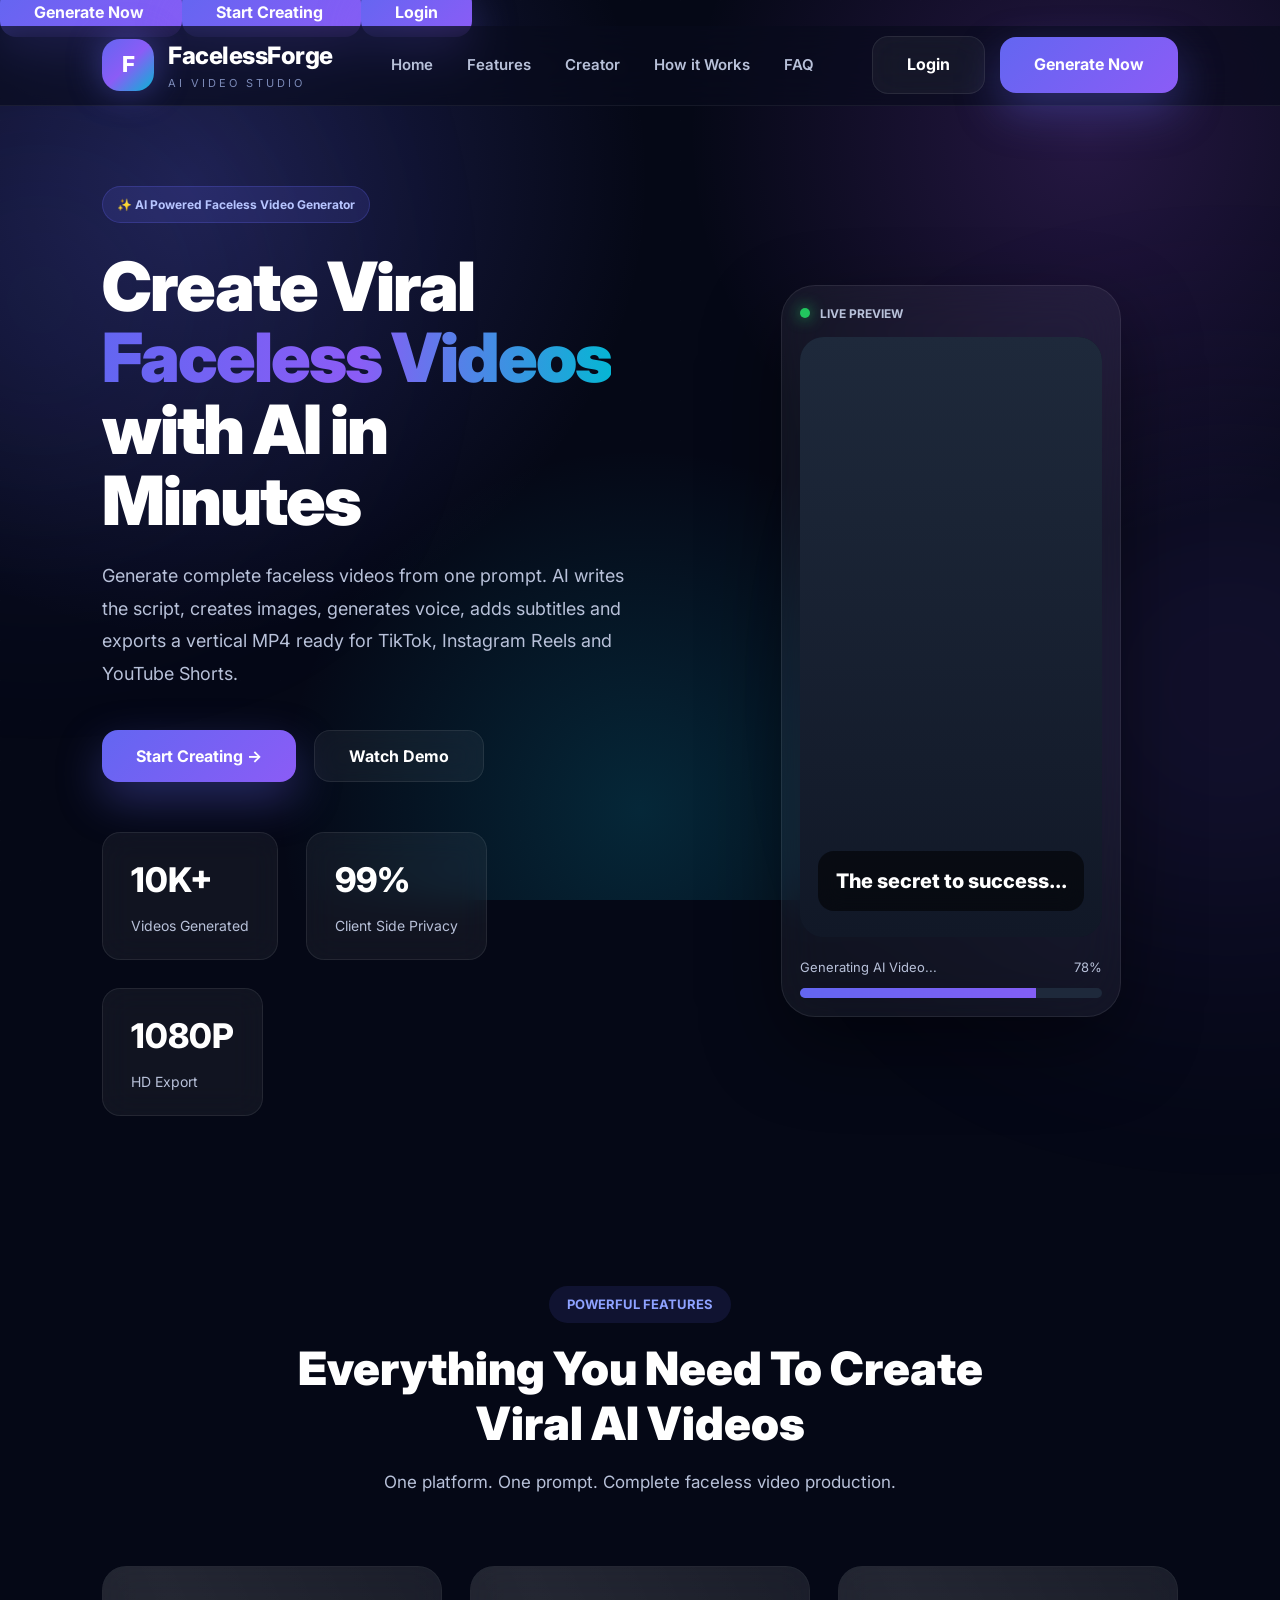
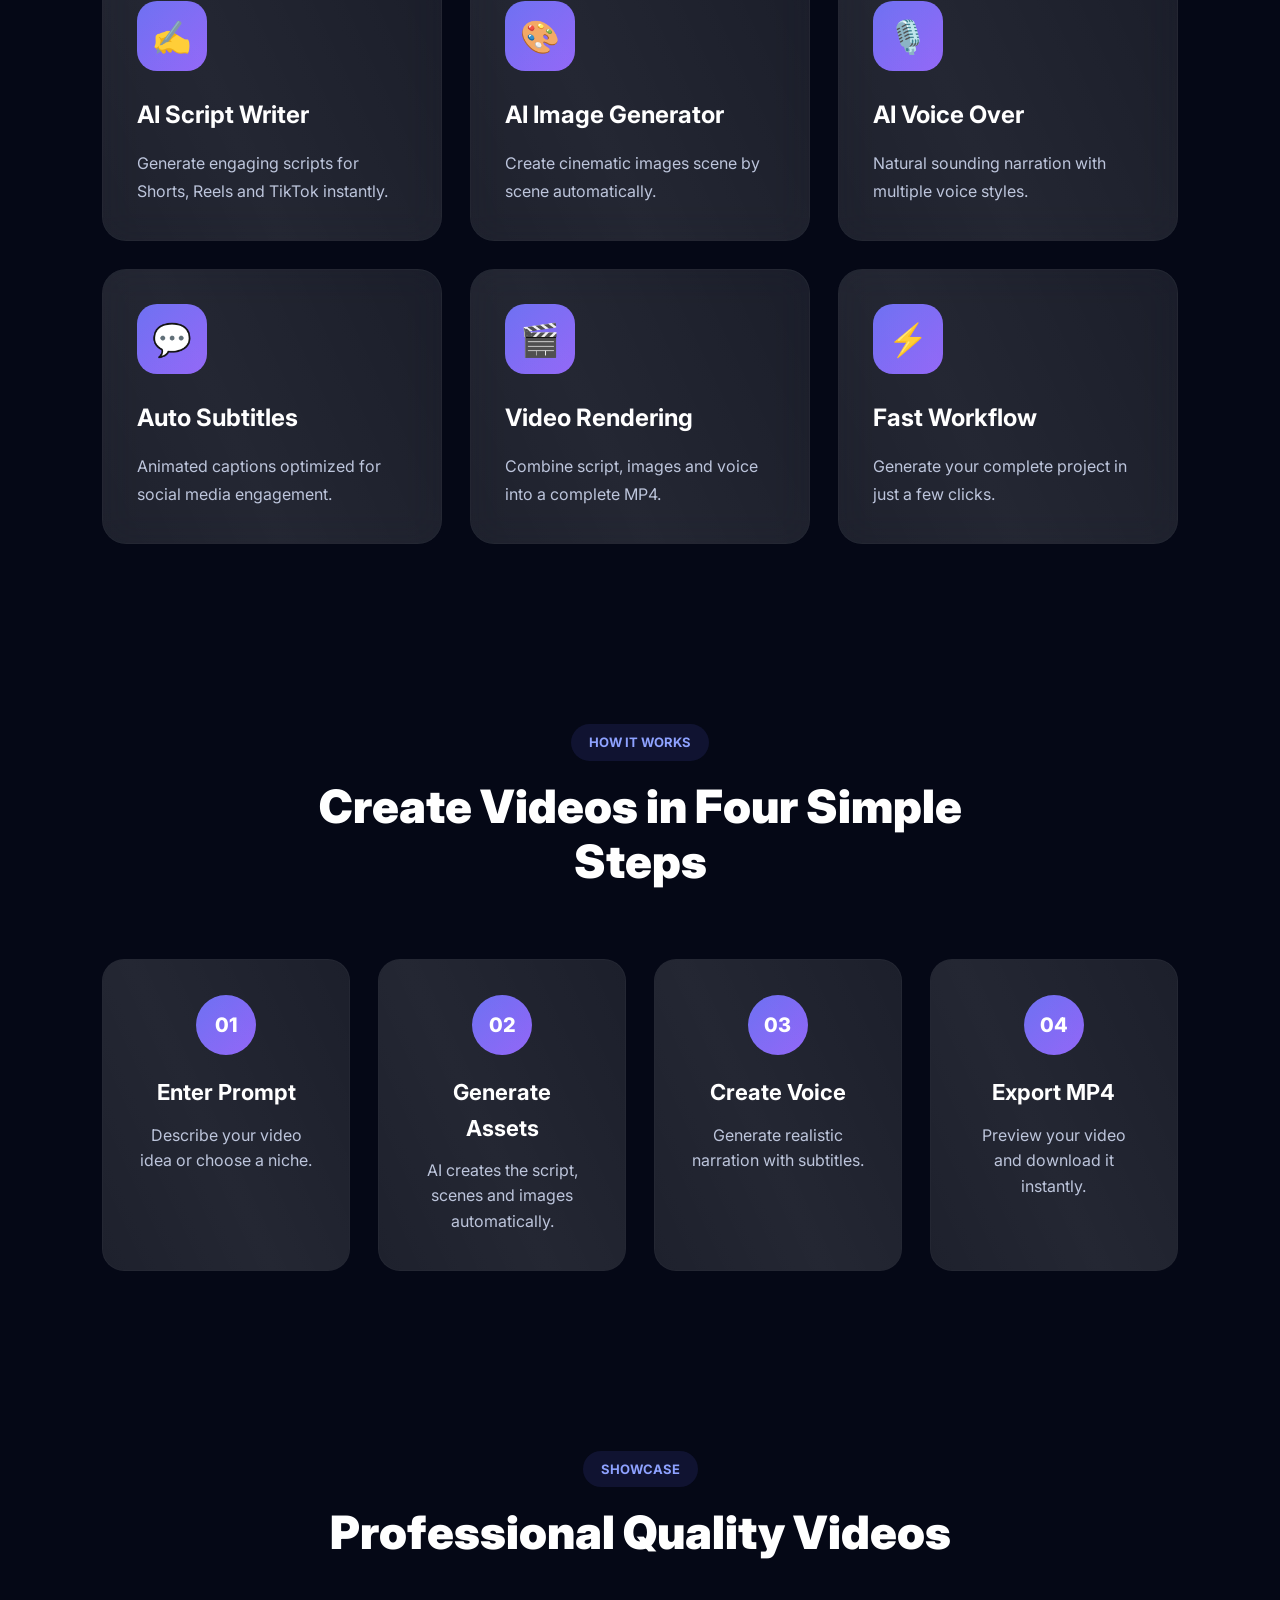
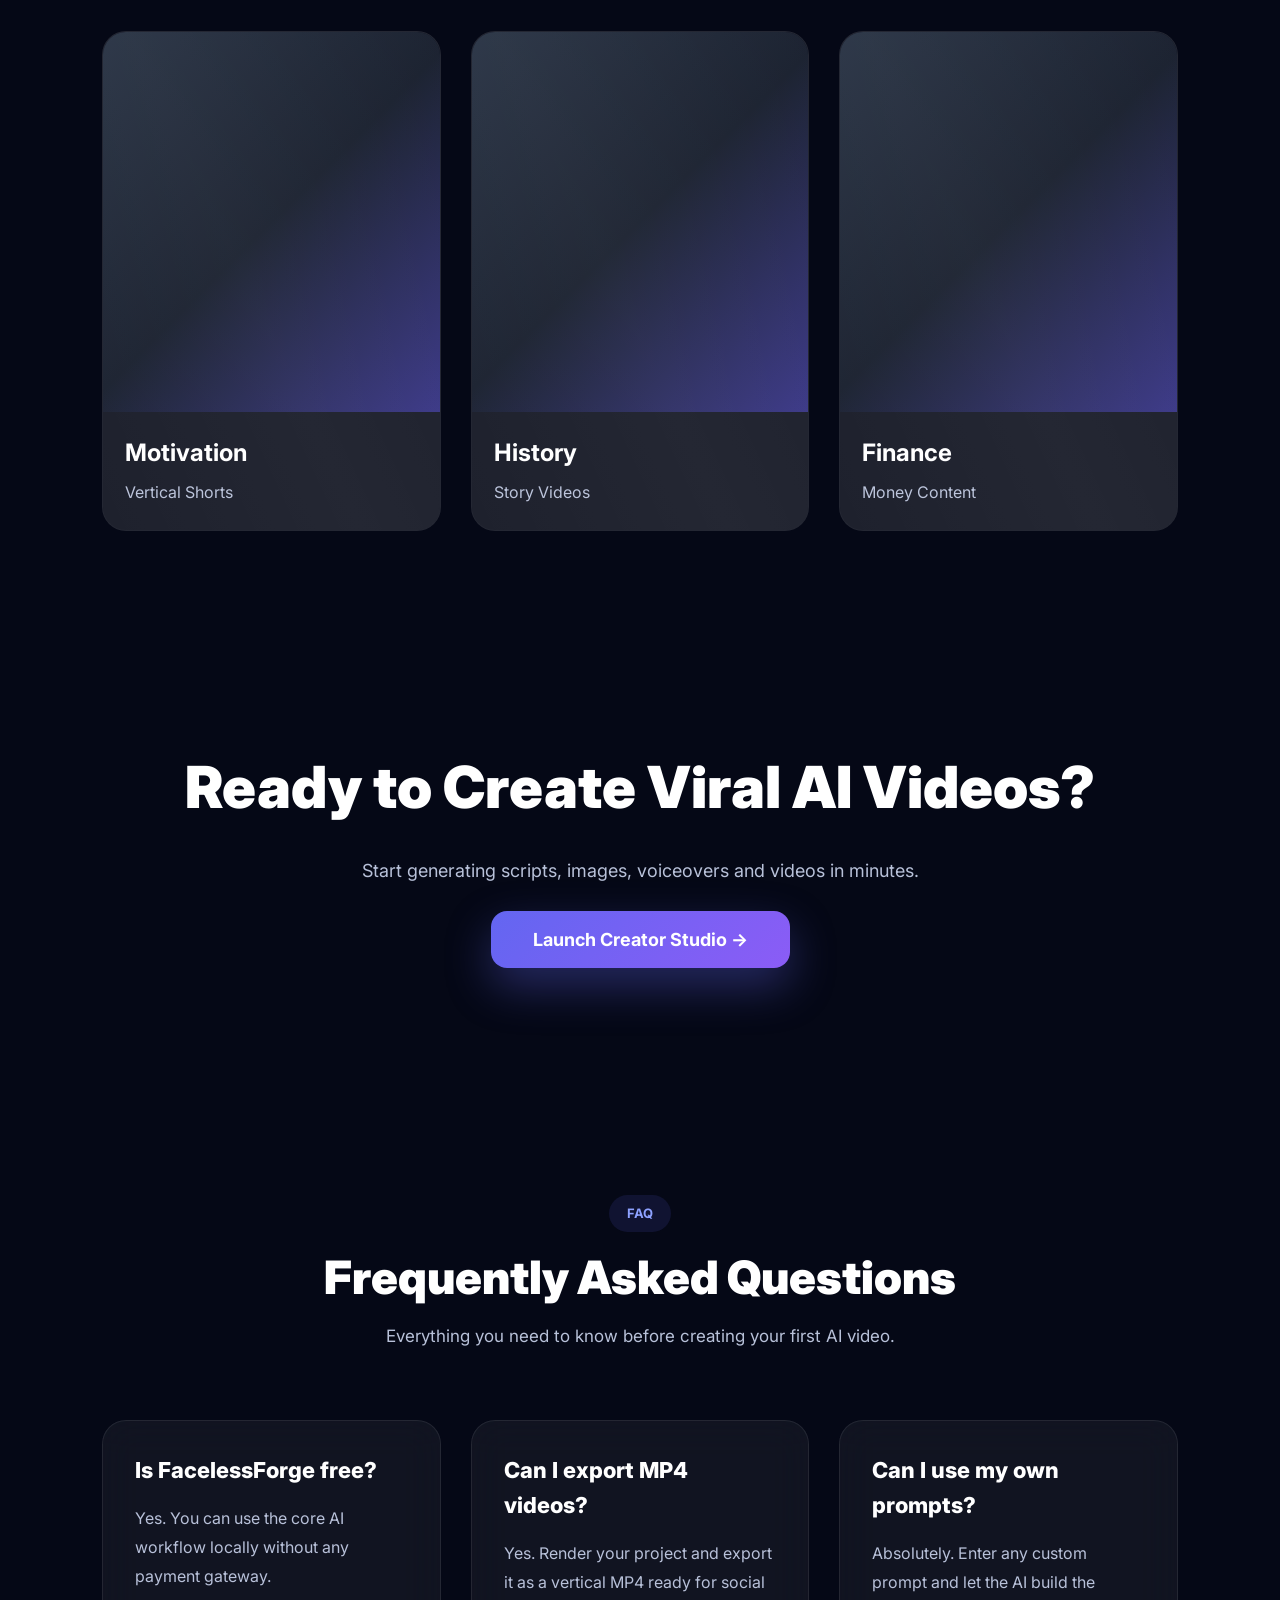
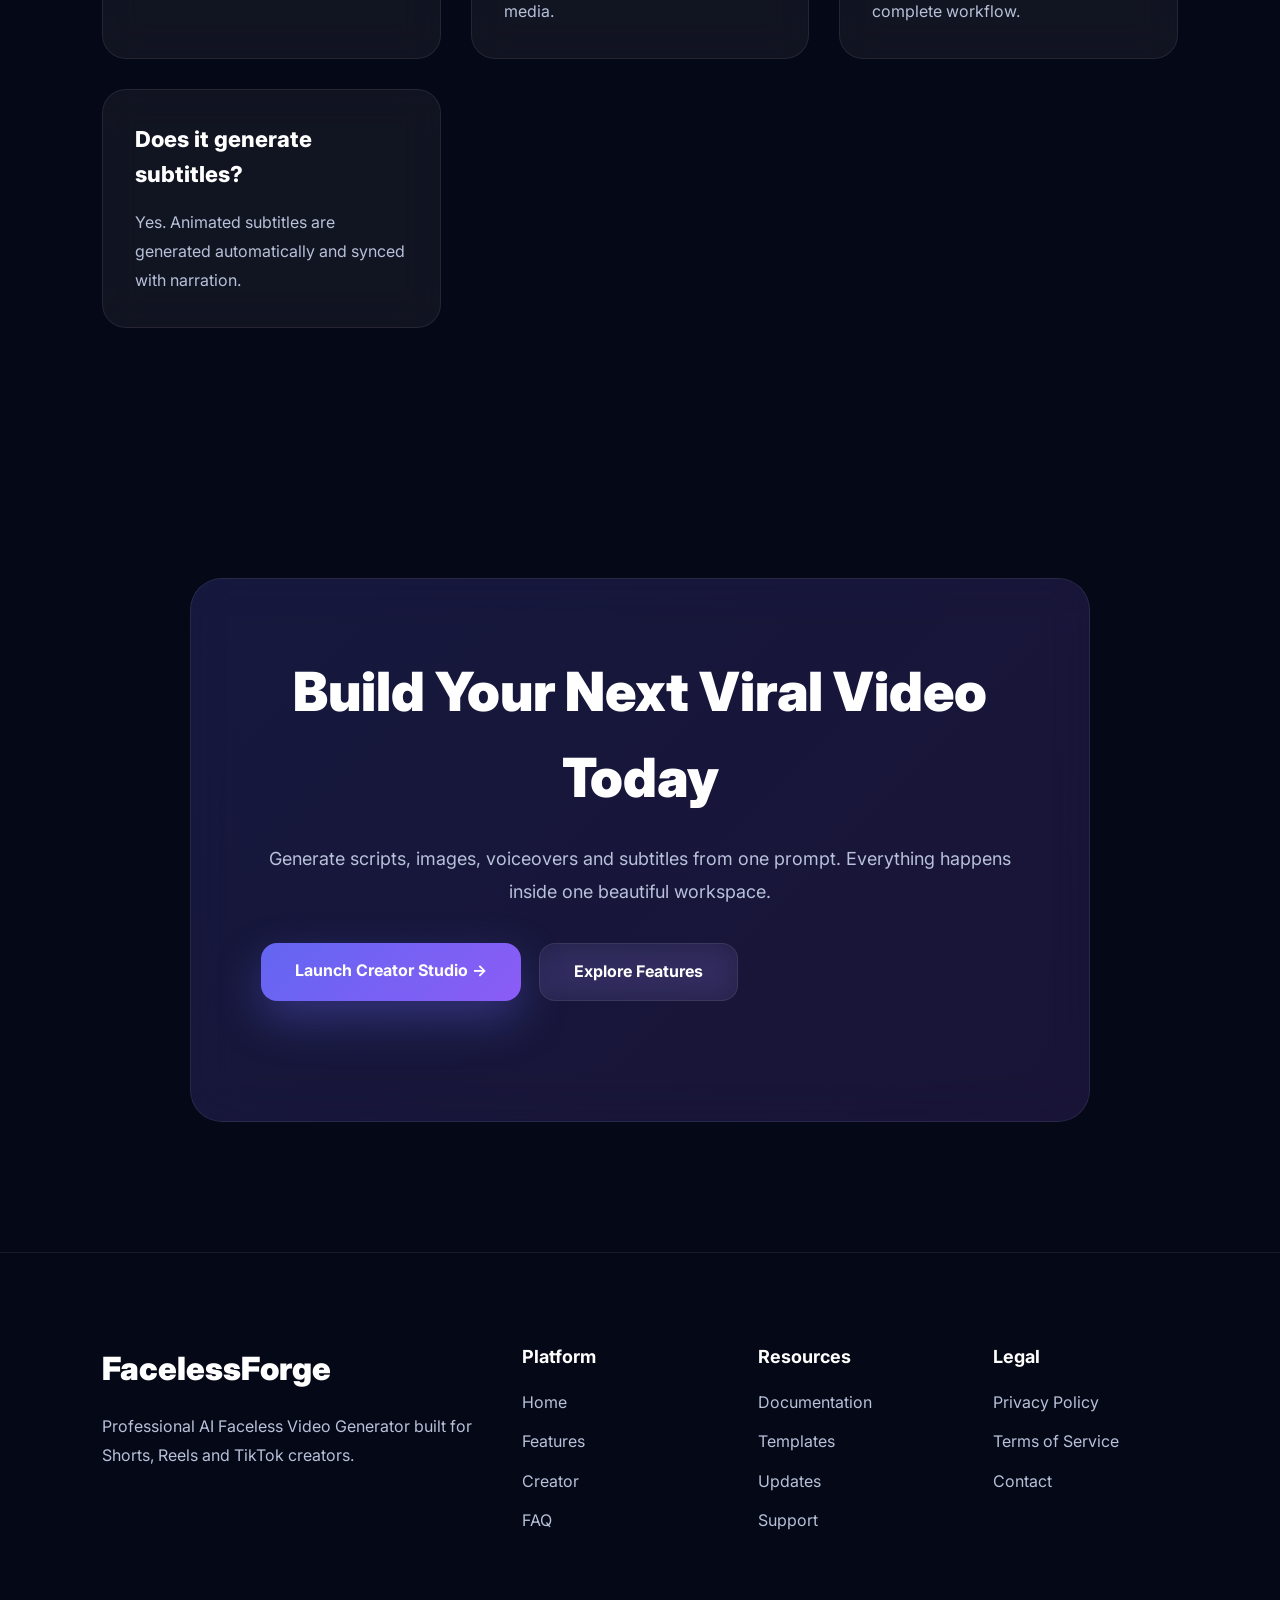
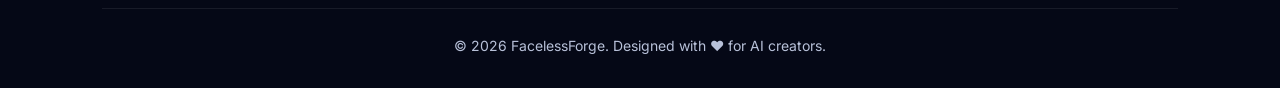
==== commit e9bfd091: "Update index.html" ====
--- a/index.html
+++ b/index.html
@@ -525,6 +525,13 @@
 
 <script src="landing.js"></script>
 
+  <div class="render-progress">
+
+<div
+id="render-progress">
+</div>
+
+  </div>
 </body>
 
-</html>+</html>
--- a/style.css
+++ b/style.css
@@ -32,8 +32,355 @@
 
 /* RESET */
 
+.settings-panel{
+
+background:#1d1d1d;
+
+padding:20px;
+
+border-radius:18px;
+
+margin-top:20px;
+
+display:flex;
+
+flex-direction:column;
+
+gap:12px;
+
+}
+
+.settings-panel select,
+.settings-panel input{
+
+padding:10px;
+
+border-radius:10px;
+
+border:none;
+
+background:#2d2d2d;
+
+color:white;
+
+}
+
+.effects-panel{
+
+background:#1d1d1d;
+
+padding:20px;
+
+margin-top:20px;
+
+border-radius:16px;
+
+}
+
+.effects-panel select{
+
+width:100%;
+
+padding:10px;
+
+border-radius:10px;
+
+}
+
+.music-panel{
+
+background:#1d1d1d;
+
+padding:20px;
+
+border-radius:16px;
+
+margin-top:20px;
+
+}
+
+.music-panel select{
+
+width:100%;
+
+margin:12px 0;
+
+}
+
+.template-grid{
+
+display:grid;
+
+grid-template-columns:repeat(auto-fit,minmax(160px,1fr));
+
+gap:15px;
+
+margin-top:20px;
+
+}
+
+.template-card{
+
+padding:18px;
+
+border:none;
+
+border-radius:15px;
+
+cursor:pointer;
+
+background:#1d1d1d;
+
+color:white;
+
+font-size:16px;
+
+transition:.3s;
+
+}
+
+.template-card:hover{
+
+transform:translateY(-5px);
+
+background:#6c63ff;
+
+}
+
+.dashboard-panel{
+
+padding:20px;
+
+border-radius:20px;
+
+background:#151515;
+
+}
+
+.project-item{
+
+margin-top:15px;
+
+padding:15px;
+
+border-radius:15px;
+
+background:#222;
+
+}
+
+#pipeline-progress{
+
+margin-top:25px;
+
+display:flex;
+
+justify-content:center;
+
+gap:12px;
+
+flex-wrap:wrap;
+
+}
+
+.pipeline-step{
+
+padding:10px 18px;
+
+border-radius:30px;
+
+background:#1e293b;
+
+color:#94a3b8;
+
+font-size:13px;
+
+transition:.3s;
+
+}
+
+.pipeline-step.active{
+
+background:#7c5cff;
+
+color:white;
+
+box-shadow:0 0 20px rgba(124,92,255,.4);
+
+}
+
+.project-card{
+
+padding:18px;
+
+border-radius:18px;
+
+background:#111827;
+
+margin-bottom:15px;
+
+border:1px solid rgba(255,255,255,.08);
+
+}
+
+.project-card h3{
+
+margin-bottom:8px;
+
+}
+
+.project-card button{
+
+margin-right:10px;
+
+}
+
+.loading-overlay{
+position:fixed;
+inset:0;
+background:rgba(8,10,20,.88);
+backdrop-filter:blur(8px);
+display:flex;
+flex-direction:column;
+justify-content:center;
+align-items:center;
+z-index:9999;
+}
+
+.loading-overlay.hidden{
+display:none;
+}
+
+.loader{
+width:60px;
+height:60px;
+border:6px solid rgba(255,255,255,.12);
+border-top:6px solid #7c5cff;
+border-radius:50%;
+animation:spin 1s linear infinite;
+margin-bottom:20px;
+}
+
+@keyframes spin{
+
+100%{
+transform:rotate(360deg);
+}
+
+}
+
+#loading-title{
+font-size:22px;
+font-weight:700;
+margin-bottom:8px;
+}
+
+#loading-text{
+color:#9ca3af;
+}
+
+.toast{
+position:fixed;
+right:20px;
+bottom:20px;
+background:#1e293b;
+padding:14px 20px;
+border-radius:12px;
+color:white;
+font-weight:600;
+box-shadow:0 15px 40px rgba(0,0,0,.35);
+z-index:99999;
+}
+
+.toast.hidden{
+display:none;
+}
+
+.nav-btn.active{
+background:#6d5dfc;
+color:#fff;
+border-radius:12px;
+}
+
+.nav-btn{
+transition:.25s;
+}
+
+.nav-btn:hover{
+background:rgba(255,255,255,.08);
+}
+
+#sidebar.open{
+left:0;
+box-shadow:0 0 40px rgba(0,0,0,.4);
+}
+
+.page-view{
+display:block;
+}
+
+.page-view.hidden{
+display:none;
+}
+
+#sidebar{
+transition:.3s;
+}
+
+#sidebar.open{
+left:0;
+}
+
+@media(max-width:900px){
+
+#sidebar{
+
+position:fixed;
+
+left:-280px;
+
+top:0;
+
+width:260px;
+
+height:100vh;
+
+z-index:1000;
+
+}
+
+}
+
+ html{
+scroll-behavior:smooth;
+}
+
 *{
-
+box-sizing:border-box;
+margin:0;
+padding:0;
+}
+
+img{
+max-width:100%;
+display:block;
+}
+
+button,
+a{
+cursor:pointer;
+transition:.3s;
+}
+
+.navbar.scrolled{
+backdrop-filter: blur(20px);
+background: rgba(10,10,25,.92);
+box-shadow:0 10px 35px rgba(0,0,0,.35);
+transition:.3s;
+}
+
+
+*{
 margin:0;
 padding:0;
 box-sizing:border-box;
@@ -1929,4 +2276,4 @@
     backdrop-filter:blur(12px);
     display:flex;
     flex-direction:column;
-    justify+    justify
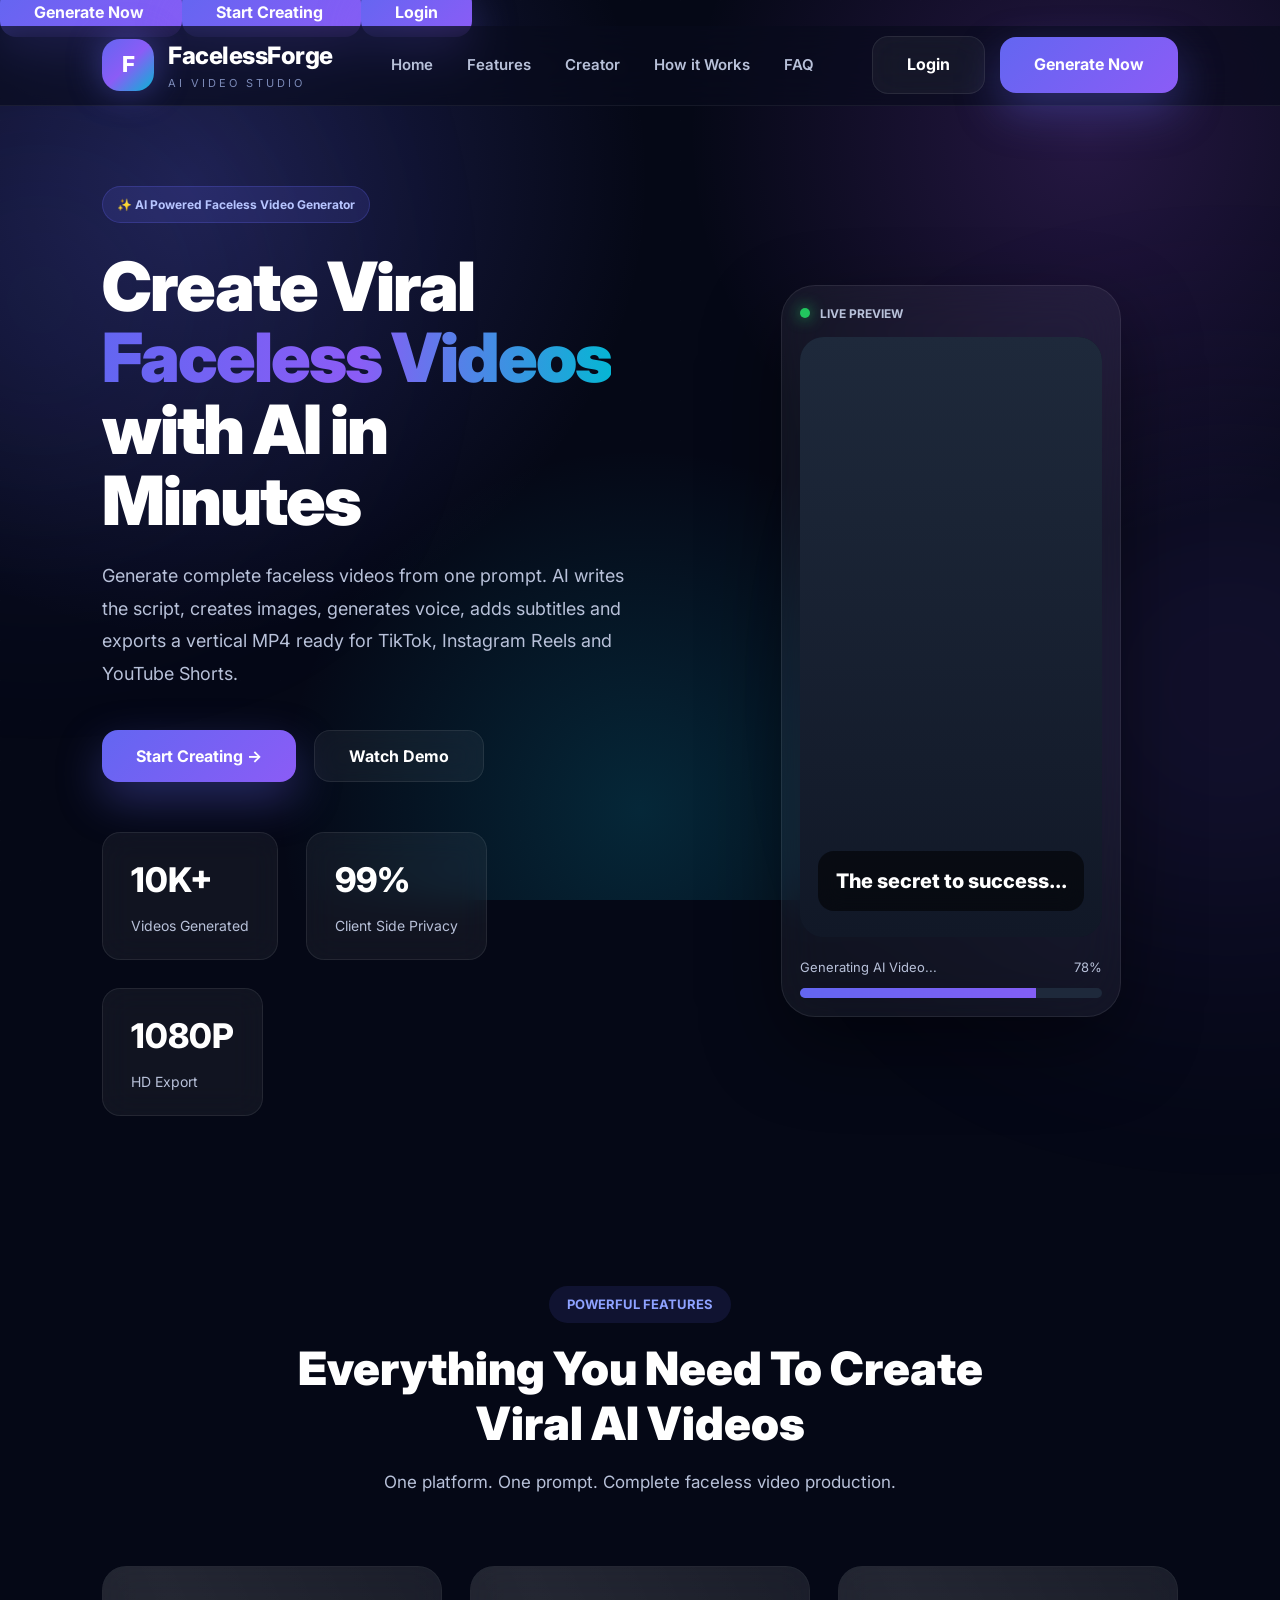
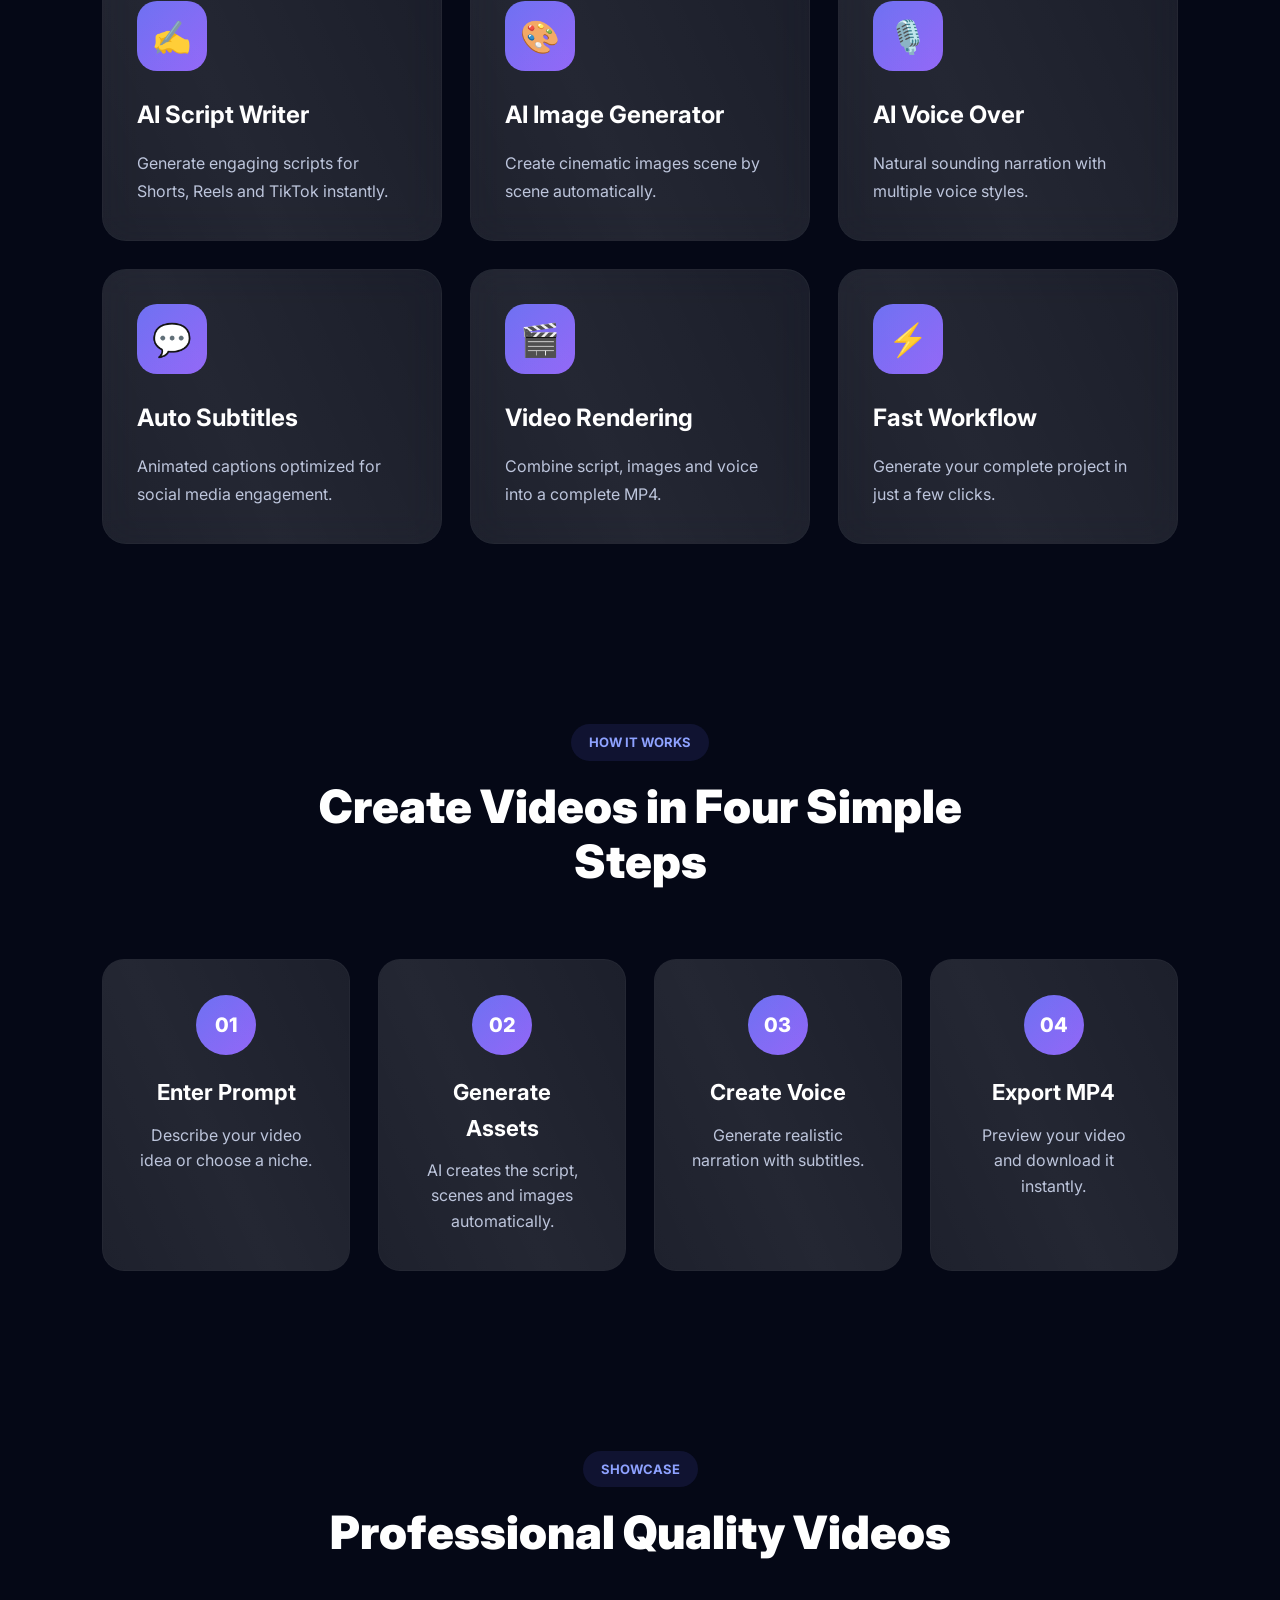
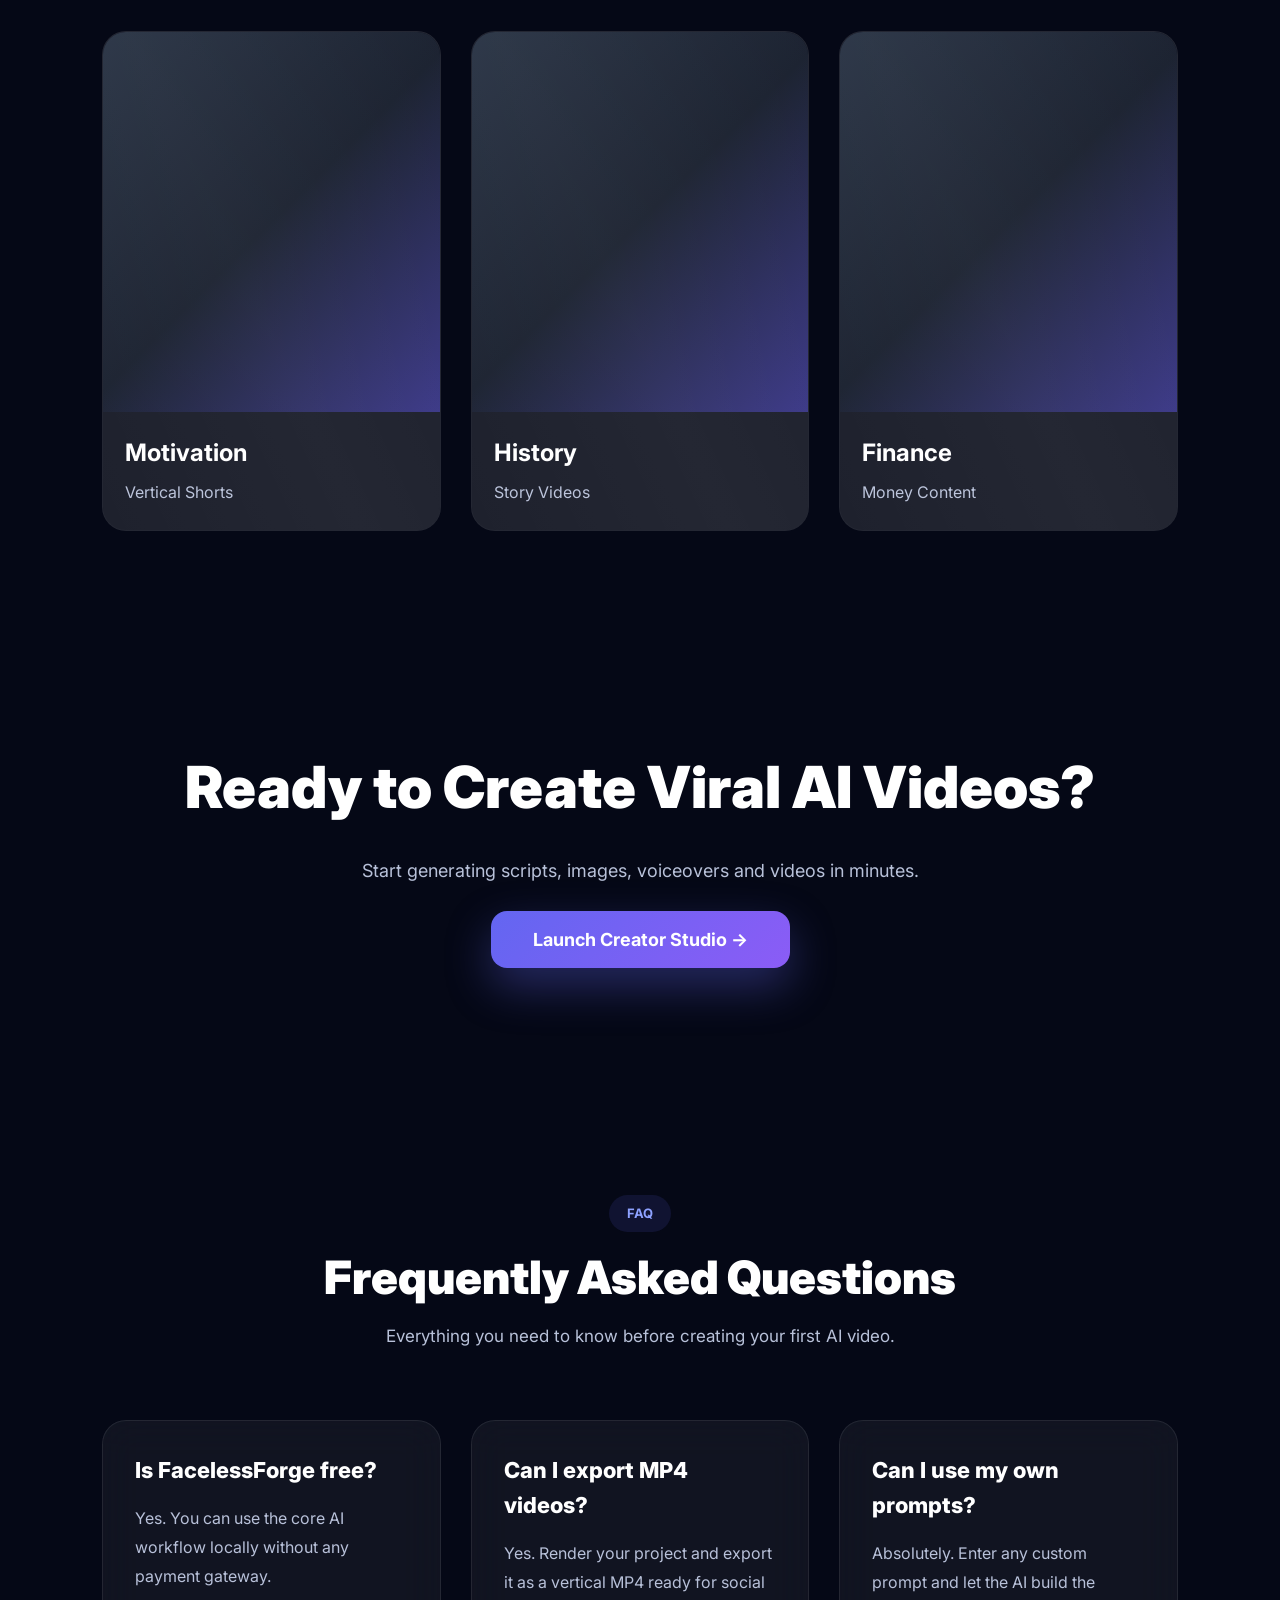
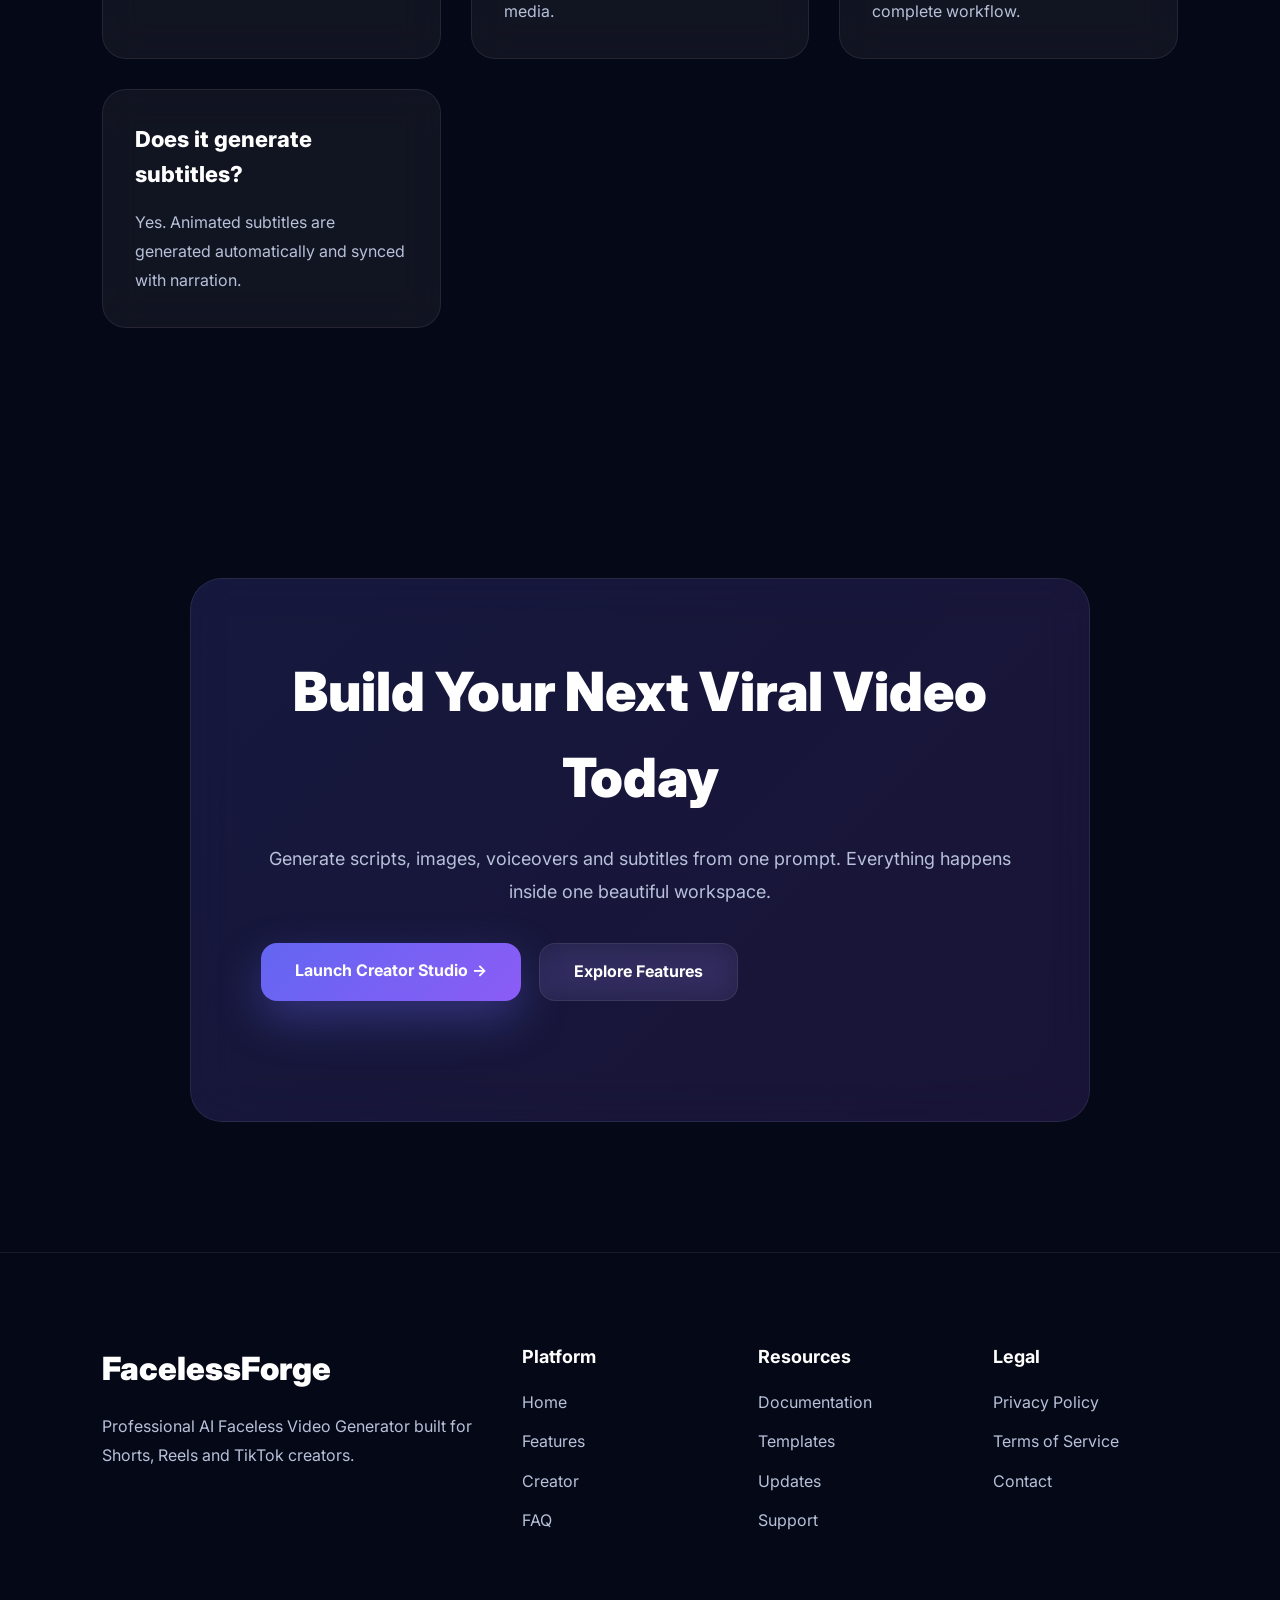
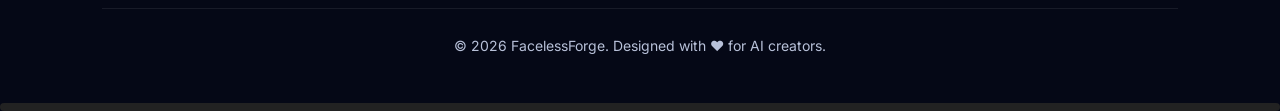
==== commit 55d70c4d: "Update index.html" ====
--- a/index.html
+++ b/index.html
@@ -523,7 +523,7 @@
 
 <div class="grid-overlay"></div>
 
-<script src="landing.js"></script>
+<script type="module" src="./landing.js"></script>
 
   <div class="render-progress">
 
--- a/style.css
+++ b/style.css
@@ -31,6 +31,32 @@
 }
 
 /* RESET */
+
+.render-progress{
+
+height:8px;
+
+background:#222;
+
+border-radius:20px;
+
+overflow:hidden;
+
+margin-top:15px;
+
+}
+
+#render-progress{
+
+height:100%;
+
+width:0;
+
+background:#6c63ff;
+
+transition:.3s;
+
+}
 
 .settings-panel{
 
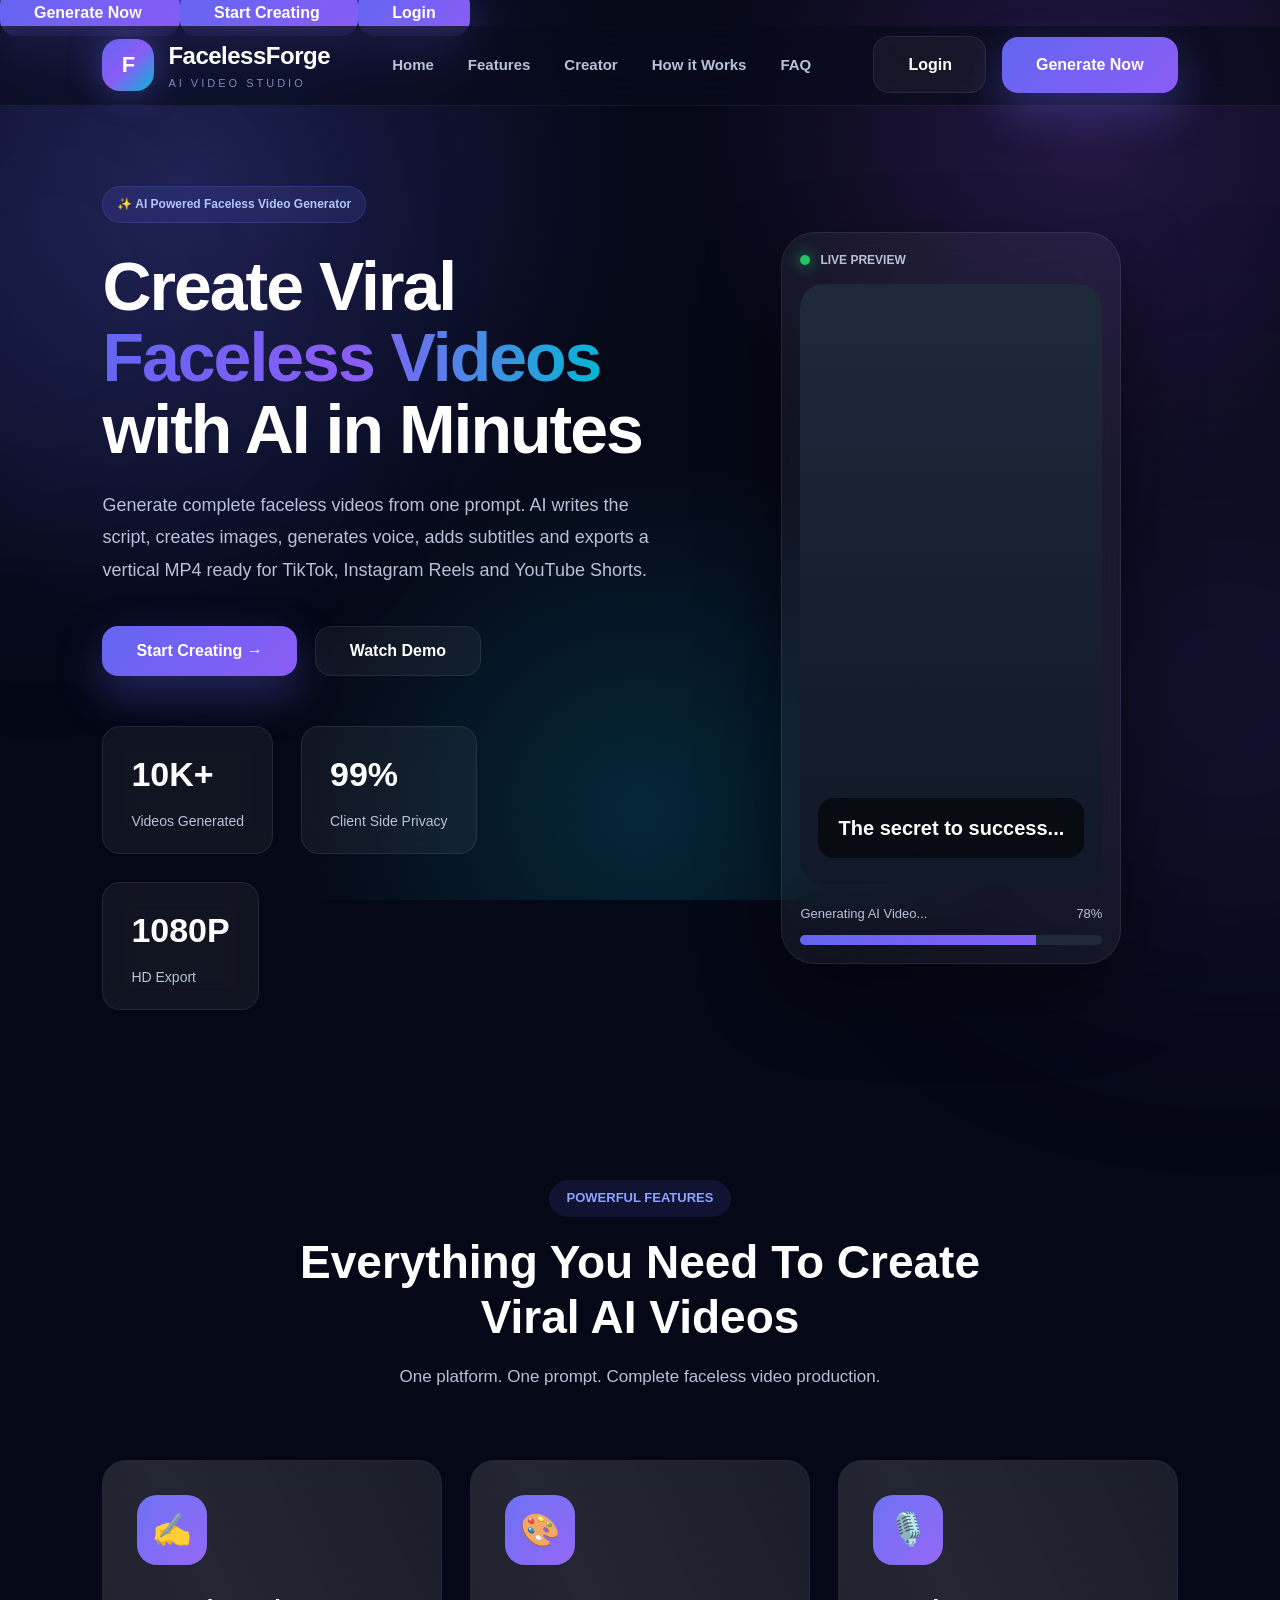
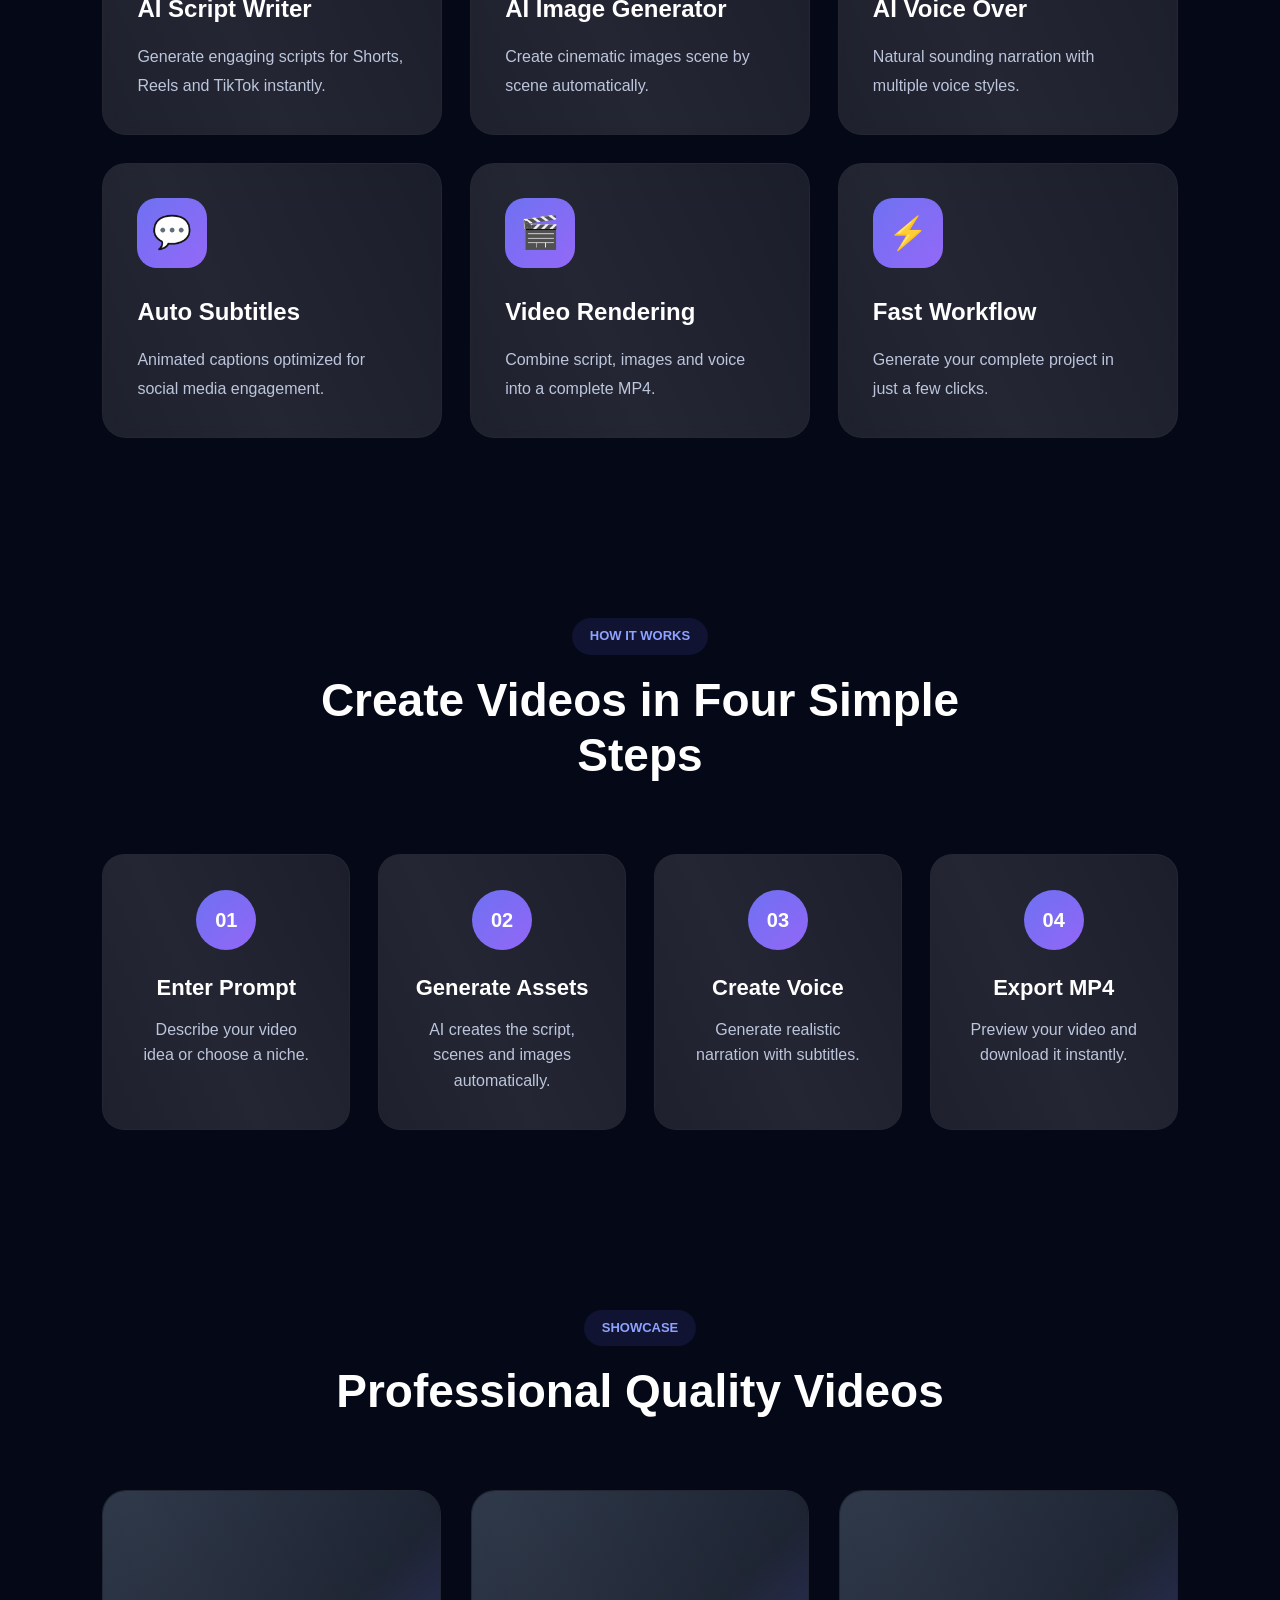
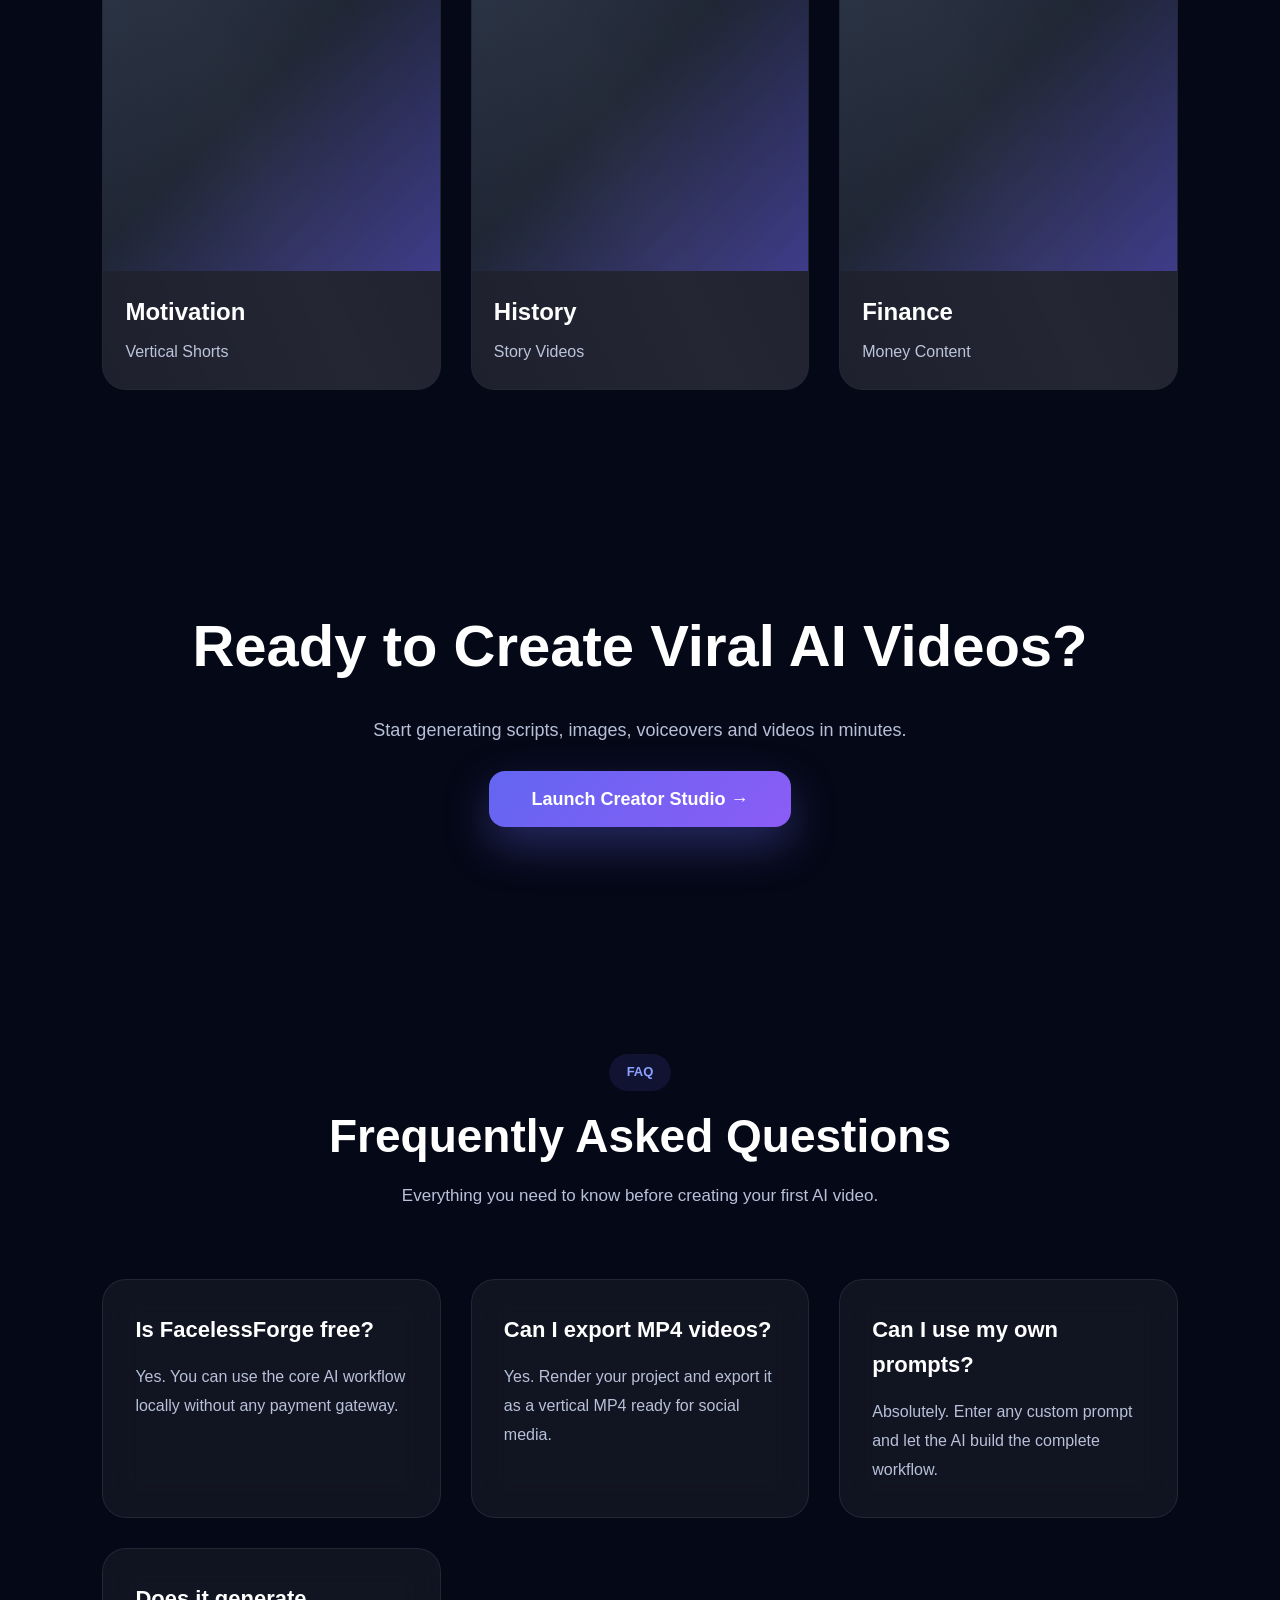
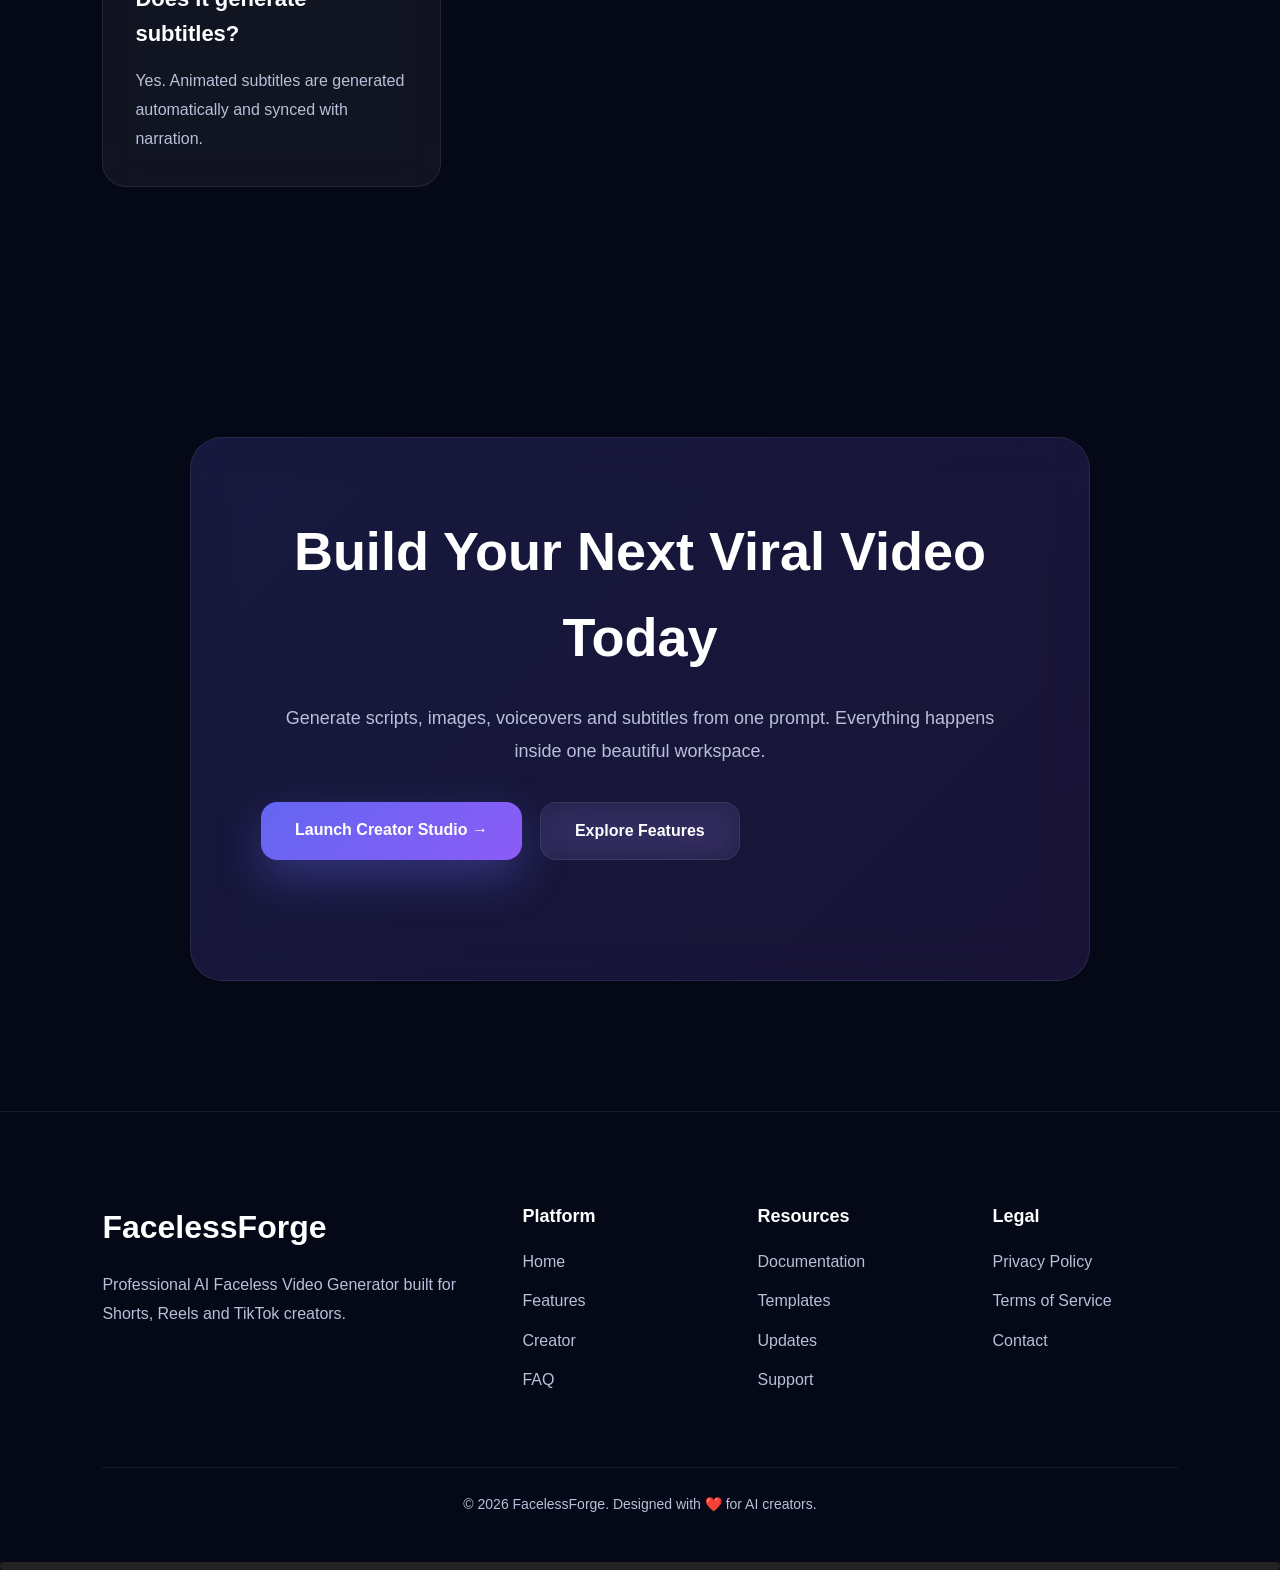
==== commit c7daf44e: "Update index.html" ====
--- a/index.html
+++ b/index.html
@@ -1,6 +1,16 @@
 <!DOCTYPE html>
 <html lang="en" data-theme="dark">
 <head>
+  <meta
+http-equiv="Content-Security-Policy"
+content="
+default-src 'self';
+img-src 'self' data: https:;
+script-src 'self' https://cdn.jsdelivr.net;
+style-src 'self' 'unsafe-inline' https://fonts.googleapis.com;
+font-src https://fonts.gstatic.com;
+connect-src 'self' https://generativelanguage.googleapis.com;
+">
   <meta charset="UTF-8">
   <meta name="viewport" content="width=device-width, initial-scale=1.0">
   <title>FacelessForge AI — Create Viral Faceless Videos</title>
--- a/style.css
+++ b/style.css
@@ -31,6 +31,80 @@
 }
 
 /* RESET */
+
+.loading-overlay{
+    position:fixed;
+    inset:0;
+    background:rgba(0,0,0,.75);
+    display:flex;
+    justify-content:center;
+    align-items:center;
+    z-index:9999;
+}
+
+.loading-overlay.hidden{
+    display:none;
+}
+
+.loading-box{
+    background:#181818;
+    padding:30px;
+    border-radius:18px;
+    text-align:center;
+    min-width:280px;
+}
+
+.spinner{
+    width:55px;
+    height:55px;
+    border:5px solid #333;
+    border-top-color:#6c63ff;
+    border-radius:50%;
+    animation:spin 1s linear infinite;
+    margin:auto;
+    margin-bottom:20px;
+}
+
+@keyframes spin{
+    to{
+        transform:rotate(360deg);
+    }
+}
+
+#toast-container{
+    position:fixed;
+    top:20px;
+    right:20px;
+    z-index:10000;
+}
+
+.toast{
+    background:#222;
+    color:#fff;
+    padding:14px 18px;
+    border-radius:12px;
+    margin-bottom:10px;
+    animation:fadeIn .3s;
+}
+
+.toast.success{
+    border-left:4px solid #22c55e;
+}
+
+.toast.error{
+    border-left:4px solid #ef4444;
+}
+
+@keyframes fadeIn{
+    from{
+        opacity:0;
+        transform:translateY(-10px);
+    }
+    to{
+        opacity:1;
+        transform:translateY(0);
+    }
+}
 
 .render-progress{
 
